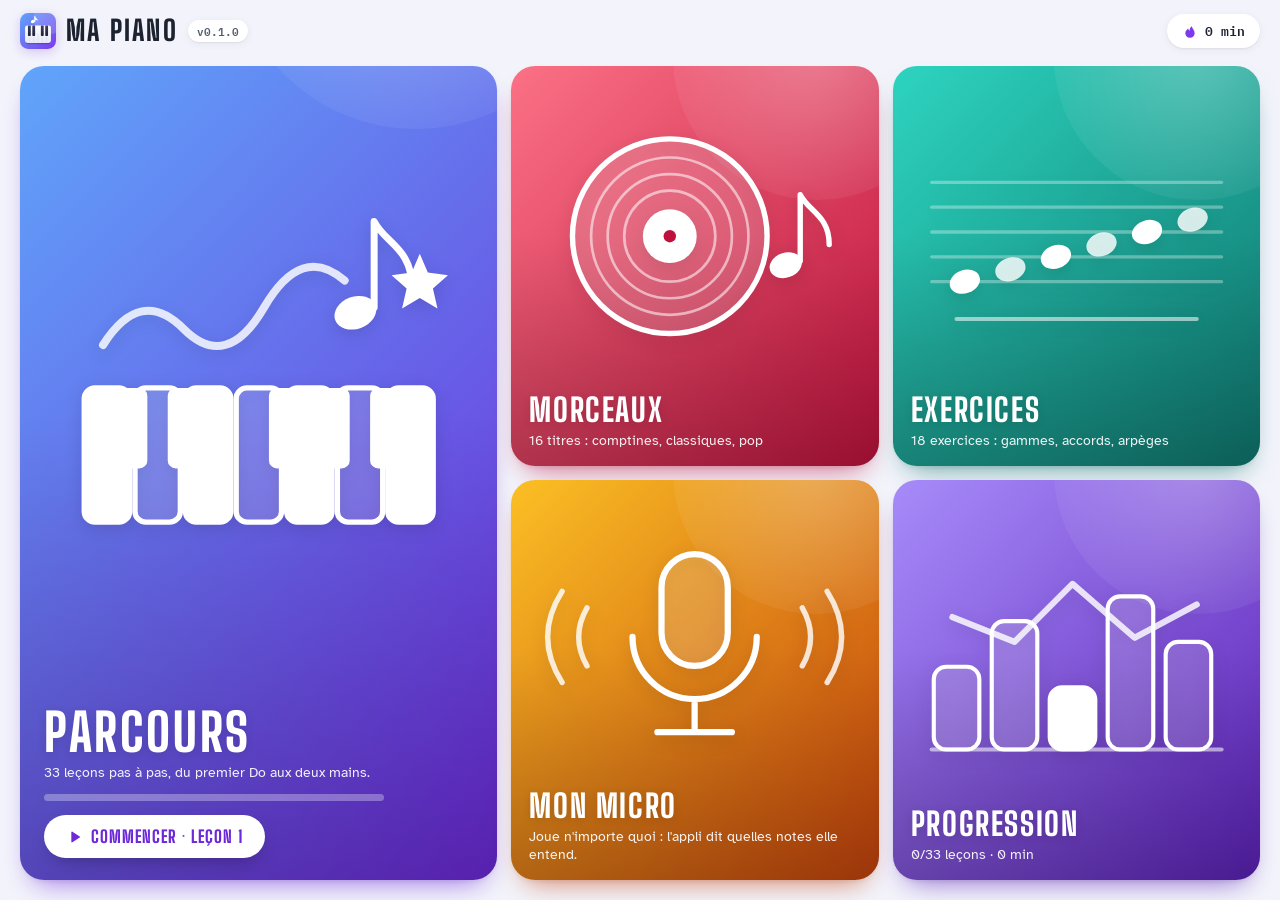
==== ma-piano.html @ 659f810b "Ma Piano v0.1.0 : apprendre le piano avec une appli qui écoute Parcours de 33 leçons, 18 exercices, " ====
<!doctype html>
<html lang="fr">
<head>
<meta charset="utf-8">
<meta name="viewport" content="width=device-width, initial-scale=1, viewport-fit=cover">
<!-- Fichier autonome généré par build.js : ne pas modifier à la main -->
<title>Ma Piano</title>
<meta name="description" content="Apprendre le piano : l'appli écoute ton piano et te dit si tu joues juste. Parcours progressif, exercices et morceaux connus.">
<meta name="theme-color" content="#f3f4fb">
<meta name="apple-mobile-web-app-capable" content="yes">
<meta name="mobile-web-app-capable" content="yes">
<meta name="apple-mobile-web-app-title" content="Piano">
<meta name="apple-mobile-web-app-status-bar-style" content="default">
<link rel="preconnect" href="https://fonts.googleapis.com">
<link rel="preconnect" href="https://fonts.gstatic.com" crossorigin>
<link rel="stylesheet" href="https://fonts.googleapis.com/css2?family=Atkinson+Hyperlegible:ital,wght@0,400;0,700;1,400&family=Big+Shoulders+Display:wght@600;700;800&family=IBM+Plex+Mono:wght@500;600&display=swap">
<style>
/* =====================================================================
   Ma Piano — interface en écrans, pensée pour l'horizontale.
   Thème clair et coloré : fond gris très pâle, cartes en dégradés vifs (une
   couleur par catégorie, par niveau, par famille), cartes blanches ombrées
   pour les exercices. La partition est une feuille blanche, lue de loin.
   Titres : Big Shoulders — Texte : Atkinson Hyperlegible — Chiffres : IBM Plex Mono.
   ===================================================================== */
:root{
  --fond:#f3f4fb;
  --surface:#ffffff;
  --surface-2:#eef0f5;
  --surface-3:#dde1ea;
  --bord:#e6e9ef;
  --texte:#1d2230;
  --texte-2:#535c6e;     /* 6,6:1 sur le fond */
  --texte-3:#667085;     /* 4,8:1 sur le fond */
  --ton-1:#60a5fa;       /* dégradé d'action : orange → rose */
  --ton-2:#7c3aed;
  --ton-texte:#6d28d9;   /* la couleur d'action, lisible en petit sur fond clair */
  --laiton:#f59e0b;
  --corail:#e5484d;      /* lecture en cours */
  --vert:#10b981;
  --papier:#fffdf9;
  --encre:#1d2230;
  --encre-2:#5d6474;
  --ombre-s:0 1px 2px rgba(22,28,45,.07), 0 2px 8px rgba(22,28,45,.06);
  --ombre:0 2px 4px rgba(22,28,45,.05), 0 14px 30px -14px rgba(22,28,45,.28);
  /* couleurs des illustrations (redéfinies selon la carte) */
  --ill-1:var(--ton-2); --ill-2:var(--ton-1); --ill-3:#7c3aed;
  --ill-fond:#eef2ff; --ill-trait:#e3e6ee; --ill-txt:#fff;

  --f-titre:'Big Shoulders Display', Oswald, Impact, 'Arial Narrow', sans-serif;
  --f-texte:'Atkinson Hyperlegible', system-ui, -apple-system, 'Segoe UI', Roboto, sans-serif;
  --f-chiffres:'IBM Plex Mono', ui-monospace, Menlo, Consolas, monospace;

  --r-carte:24px;
  --r:14px;
  --gout:20px;           /* marge latérale */
  --haut-entete:62px;
  --haut-transport:74px;
  --sur-g:env(safe-area-inset-left, 0px);
  --sur-d:env(safe-area-inset-right, 0px);
  --sur-h:env(safe-area-inset-top, 0px);
  --sur-b:env(safe-area-inset-bottom, 0px);
}
*{box-sizing:border-box}
html,body{margin:0;padding:0;height:100%}
body{
  background:var(--fond);color:var(--texte);
  font:15px/1.55 var(--f-texte);
  -webkit-font-smoothing:antialiased;
  overflow:hidden;                    /* chaque écran gère son propre défilement */
  -webkit-tap-highlight-color:transparent;
}
h1,h2,h3,h4{margin:0;line-height:1.05;font-family:var(--f-titre);font-weight:800;letter-spacing:.02em;text-wrap:balance}
p{margin:.5em 0}
a{color:inherit;text-decoration:none}
b,strong{font-weight:700}
.muted{color:var(--texte-2)}
.small{font-size:13px}
.hidden,[hidden]{display:none !important}
.sprite{position:absolute;width:0;height:0;overflow:hidden}
.ico{width:20px;height:20px;flex:0 0 20px;fill:currentColor}
:focus-visible{outline:3px solid #6366f1;outline-offset:3px;border-radius:10px}

/* ====== écrans ======
 * #appli est le conteneur de référence : toutes les adaptations à la taille (@container appli)
 * se règlent sur sa taille réelle, qu'il soit à plat ou pivoté (téléphone tenu droit). */
#appli{position:fixed;inset:0;container:appli / size}
.ecran{
  position:fixed;inset:0;display:flex;flex-direction:column;
  padding:var(--sur-h) var(--sur-d) var(--sur-b) var(--sur-g);
  animation:entree .22s ease-out;
}
@keyframes entree{from{opacity:0;transform:translateY(6px)}to{opacity:1;transform:none}}

/* ====== en-têtes ====== */
.entete{flex:0 0 var(--haut-entete);display:flex;align-items:center;gap:14px;padding:0 var(--gout)}
.entete-titres{flex:1 0 auto;min-width:0;max-width:58%}
.entete-titres h1{font-size:30px;text-transform:uppercase;white-space:nowrap;overflow:hidden;text-overflow:ellipsis}
.entete-droite{margin-left:auto;display:flex;align-items:center;gap:10px}
.surtitre{
  margin:0 0 2px;font:700 12px/1.2 var(--f-titre);letter-spacing:.16em;text-transform:uppercase;color:var(--ton-texte);
  white-space:nowrap;overflow:hidden;text-overflow:ellipsis;
}
.surtitre:empty{display:none}
.marque{display:flex;align-items:center;gap:10px}
.logo svg{width:36px;height:36px;display:block;filter:drop-shadow(0 3px 6px rgba(124,58,237,.25))}
.mot{font-size:28px;text-transform:uppercase;letter-spacing:.08em}
.version{padding:3px 9px;border-radius:99px;font:600 11px/1.4 var(--f-chiffres);color:var(--texte-2);background:var(--surface);box-shadow:var(--ombre-s)}
.pastille-stat{
  display:inline-flex;align-items:center;gap:7px;padding:9px 15px;border-radius:99px;
  background:var(--surface);color:var(--texte);font:600 13px/1 var(--f-chiffres);box-shadow:var(--ombre-s);
}
.pastille-stat .ico{width:16px;height:16px;flex-basis:16px;color:var(--ton-2)}
.pastille-stat:hover{box-shadow:var(--ombre)}
.pastille-stat.reprendre{color:var(--ton-texte);max-width:320px}
.pastille-stat.reprendre span{white-space:nowrap;overflow:hidden;text-overflow:ellipsis}

/* ====== boutons ====== */
.rond{
  width:44px;height:44px;flex:0 0 44px;border-radius:50%;border:none;cursor:pointer;
  display:grid;place-items:center;background:var(--surface);color:var(--texte);box-shadow:var(--ombre-s);
  font:600 22px/1 var(--f-chiffres);transition:background .15s,box-shadow .15s,opacity .15s;
}
.rond:hover{box-shadow:var(--ombre)}
.rond.petit{width:38px;height:38px;flex-basis:38px;font-size:20px}
.rond[aria-disabled="true"]{opacity:.3;pointer-events:none;box-shadow:none}
.btn-plat{
  display:inline-flex;align-items:center;gap:8px;cursor:pointer;border:none;
  padding:10px 16px;border-radius:12px;background:var(--surface-2);color:var(--texte);
  font:600 14px/1 var(--f-texte);transition:background .15s,box-shadow .15s;
}
.btn-plat:hover{background:var(--surface-3)}
.btn-plat.accent,#btn-installer{background:linear-gradient(135deg,var(--ton-1),var(--ton-2));color:#fff;box-shadow:0 8px 18px -8px rgba(124,58,237,.6)}
.btn-plat.accent:hover,#btn-installer:hover{filter:brightness(1.05)}
.btn-plat .ico{width:17px;height:17px;flex-basis:17px}
#btn-half,#btn-double,#btn-tap{font-family:var(--f-chiffres);min-width:64px;justify-content:center}

/* ====== cartes en dégradé (accueil, niveaux, familles) ====== */
.carte-cat,.tuile,.groupe-tete{
  --c1:var(--ton-1);--c2:var(--ton-2);
  position:relative;overflow:hidden;isolation:isolate;color:#fff;
  background:linear-gradient(135deg,var(--c1) 0%,var(--c2) 100%);
  box-shadow:0 14px 28px -14px color-mix(in srgb, var(--c2) 75%, transparent), 0 2px 4px rgba(22,28,45,.06);
  --ill-1:#fff; --ill-2:rgba(255,255,255,.82); --ill-3:rgba(255,255,255,.55);
  --ill-fond:rgba(255,255,255,.16); --ill-trait:rgba(255,255,255,.32); --ill-txt:var(--c2);
  transition:transform .18s ease, box-shadow .18s ease;
}
/* formes décoratives : un grand disque clair en haut, un voile sombre sous le texte */
.carte-cat::before,.tuile::before,.groupe-tete::before{
  content:"";position:absolute;z-index:-1;width:78%;aspect-ratio:1;right:-22%;top:-38%;
  border-radius:50%;background:radial-gradient(circle,rgba(255,255,255,.26),rgba(255,255,255,.06) 70%);
}
.carte-cat::after,.tuile::after,.groupe-tete::after{
  content:"";position:absolute;inset:0;z-index:-1;
  background:linear-gradient(to top,rgba(0,0,0,.2),transparent 58%);
}
a.carte-cat:hover,.carte-cat:has(.carte-lien:hover),.tuile:hover{
  transform:translateY(-3px);
  box-shadow:0 20px 34px -14px color-mix(in srgb, var(--c2) 80%, transparent), 0 2px 4px rgba(22,28,45,.06);
}
a.carte-cat:active,.tuile:active,.item-carte:active{transform:scale(.98)}

/* ====== accueil ====== */
.accueil-grille{
  flex:1;min-height:0;display:grid;gap:14px;
  grid-template-columns:1.3fr 1fr 1fr;grid-template-rows:1fr 1fr;
  padding:4px var(--gout) var(--gout);
}
.carte-cat{border-radius:var(--r-carte);display:flex;flex-direction:column;justify-content:flex-end;padding:16px 18px;min-height:0}
.carte-cat h2{font-size:32px;text-transform:uppercase;letter-spacing:.05em;text-shadow:0 2px 10px rgba(0,0,0,.12)}
.carte-cat p{margin:4px 0 0;color:rgba(255,255,255,.92);font-size:13.5px;line-height:1.35}
.cat-illus{flex:1 1 0;min-height:0;margin:0 0 8px;pointer-events:none;filter:drop-shadow(0 4px 8px rgba(0,0,0,.12))}
.cat-illus svg{width:100%;height:100%;display:block}
.cat-texte{flex:none}
.c-parcours{--c1:#60a5fa;--c2:#6d28d9}
.c-morceaux{--c1:#fb7185;--c2:#be123c}
.c-exercices{--c1:#2dd4bf;--c2:#0f766e}
.c-libre{--c1:#fbbf24;--c2:#c2410c}
.c-progression{--c1:#a78bfa;--c2:#5b21b6}
.carte-cat.grande{grid-row:1 / 3;padding:22px 24px}
.carte-cat.grande{container:carte / inline-size}
@container carte (max-width:340px){ .cta-verbe{display:none} }
.carte-cat.grande .cat-illus{margin-bottom:12px}
.carte-cat.grande h2{font-size:52px}
.carte-cat.grande .cat-texte{max-width:34ch}
.carte-lien::after{content:"";position:absolute;inset:0;z-index:1}   /* toute la carte est cliquable */
.cta{
  position:relative;z-index:2;flex:none;align-self:flex-start;margin-top:14px;
  display:inline-flex;align-items:center;gap:9px;max-width:calc(100% - 48px);
  padding:13px 22px;border-radius:99px;background:#fff;color:var(--c2);
  font:800 17px/1 var(--f-titre);letter-spacing:.06em;text-transform:uppercase;
  white-space:nowrap;overflow:hidden;text-overflow:ellipsis;
  box-shadow:0 8px 20px -8px rgba(0,0,0,.35);transition:transform .15s;
}
.cta:hover{transform:translateY(-2px)}
.cta .ico{width:16px;height:16px;flex-basis:16px}
.jauge{height:8px;border-radius:99px;background:var(--surface-3);overflow:hidden;margin-top:12px}
.jauge i{display:block;height:100%;border-radius:99px;background:linear-gradient(90deg,var(--ton-1),var(--ton-2))}
.jauge.fine{height:7px}
.carte-cat .jauge,.tuile .jauge{background:rgba(255,255,255,.3)}
.carte-cat .jauge i,.tuile .jauge i{background:#fff}

/* ====== listes : une bande qui défile de gauche à droite ====== */
.liste-corps{
  flex:1;min-height:0;overflow-x:auto;overflow-y:hidden;
  padding:6px var(--gout) calc(var(--gout) - 4px);
  scroll-snap-type:x proximity;scroll-padding-left:var(--gout);
  overscroll-behavior-x:contain;scrollbar-width:thin;scrollbar-color:var(--surface-3) transparent;
}
.liste-corps::-webkit-scrollbar{height:6px}
.liste-corps::-webkit-scrollbar-thumb{background:var(--surface-3);border-radius:6px}
.bande{display:flex;gap:14px;height:100%;width:max-content;padding-bottom:8px}
.rangee{
  --rangs:2;height:100%;display:grid;gap:14px;
  grid-auto-flow:column;grid-template-rows:repeat(var(--rangs),minmax(0,1fr));grid-auto-columns:244px;
}
.rangee.tuiles{--rangs:1;grid-auto-columns:250px}
.rangee > *,.groupe-tete,.bloc{scroll-snap-align:start}
.groupe{display:flex;gap:14px;height:100%}
.groupe-tete{
  flex:0 0 auto;min-width:124px;display:flex;flex-direction:column;justify-content:flex-end;gap:4px;
  border-radius:var(--r-carte);padding:16px;
}
.groupe-tete .g-num{font:800 64px/1 var(--f-titre);margin-bottom:auto;text-shadow:0 3px 12px rgba(0,0,0,.15)}
.groupe-tete b{font:800 21px/1.05 var(--f-titre);text-transform:uppercase;letter-spacing:.04em}
.groupe-tete span:last-child{font:600 12px var(--f-chiffres);color:rgba(255,255,255,.9)}
.sauts{display:flex;gap:6px;overflow-x:auto;scrollbar-width:none;min-width:0;padding:4px 2px}
.sauts::-webkit-scrollbar{display:none}
.entete-droite{min-width:0;flex:0 1 auto}
.sauts{flex:0 1 auto}
.groupe-tete.genre{min-width:150px}
.groupe-tete .g-illus{margin-bottom:auto;height:62px;--ill-1:#fff;--ill-2:rgba(255,255,255,.7);--ill-3:rgba(255,255,255,.85);--ill-trait:rgba(0,0,0,.18);--ill-txt:var(--c2)}
.groupe-tete .g-illus svg{height:100%;width:auto;display:block}
.groupe-tete.genre b{font-size:22px}
.chip.saut{padding:8px 12px;font-family:var(--f-chiffres);font-weight:600;letter-spacing:0}
.chip.saut::before{content:"";display:inline-block;width:8px;height:8px;border-radius:50%;background:var(--c);margin-right:6px;vertical-align:0}
@container appli (min-height:600px){ .rangee.tuiles{--rangs:2} }
@container appli (max-height:340px){ .rangee{--rangs:1} }
@container appli (min-height:620px){ .rangee{--rangs:3} }
@container appli (min-height:900px){ .rangee{--rangs:4} }

/* tuile : niveau, famille de rythmes, de rudiments */
.tuile{
  display:flex;flex-direction:column;gap:6px;border-radius:var(--r-carte);
  padding:14px 18px 18px;min-height:0;
}
.tuile .t-illus{flex:1 1 auto;min-height:56px;max-height:150px;margin:18px -4px 4px;filter:drop-shadow(0 4px 8px rgba(0,0,0,.12))}
.tuile .t-illus svg{height:100%;width:100%;display:block}
.tuile h2{font-size:27px;text-transform:uppercase;letter-spacing:.04em;text-shadow:0 2px 10px rgba(0,0,0,.12)}
.tuile p{margin:0;color:rgba(255,255,255,.92);font-size:13px;line-height:1.35}
.tuile .jauge{margin-top:auto}
.tuile .t-coin{
  position:absolute;top:12px;left:14px;padding:5px 10px;border-radius:99px;
  font:600 11.5px/1 var(--f-chiffres);color:#fff;background:rgba(255,255,255,.22);backdrop-filter:blur(4px);
}

/* carte d'un élément jouable : blanche, avec la couleur de son niveau ou de sa famille.
 * Sa mise en page dépend de sa hauteur réelle (requête de conteneur) :
 * basse → visuel à gauche, texte à droite ; haute → visuel au-dessus. Rien n'est jamais coupé. */
.item-carte{
  --c1:var(--ton-1);--c2:var(--ton-2);
  position:relative;display:block;border-radius:20px;min-height:0;overflow:hidden;
  background:var(--surface);box-shadow:var(--ombre);transition:transform .18s ease, box-shadow .18s ease;
  container-type:size;
  --ill-1:var(--c2); --ill-2:color-mix(in srgb, var(--c2) 55%, var(--c1)); --ill-3:color-mix(in srgb, var(--c2) 55%, #1d2230);
  --ill-fond:color-mix(in srgb, var(--c1) 16%, #fff); --ill-trait:color-mix(in srgb, var(--c2) 18%, #fff); --ill-txt:#fff;
}
.item-carte::before{      /* liseré coloré en haut de la carte */
  content:"";position:absolute;left:0;right:0;top:0;height:5px;background:linear-gradient(90deg,var(--c1),var(--c2));
}
.item-carte:hover{transform:translateY(-3px);box-shadow:0 4px 8px rgba(22,28,45,.06), 0 20px 34px -16px color-mix(in srgb, var(--c2) 55%, transparent)}
.i-corps{
  height:100%;padding:13px 14px 12px 12px;
  display:grid;grid-template-columns:60px minmax(0,1fr);grid-template-rows:minmax(0,1fr) auto;
  grid-template-areas:"vis texte" "bas texte";column-gap:12px;row-gap:8px;align-items:center;
}
.i-vis{
  grid-area:vis;justify-self:center;align-self:end;
  width:60px;height:46px;border-radius:13px;padding:4px 5px;display:grid;place-items:center;
  background:color-mix(in srgb, var(--c1) 12%, #fff);
}
.i-corps:not(:has(.i-bas)) .i-vis{grid-row:1 / 3;align-self:center}
.i-vis svg{width:100%;height:100%;display:block}
.i-vis text{display:none}                 /* lettres illisibles en miniature : seulement sur carte haute */
.i-vis-num{width:46px;height:46px;padding:0;background:linear-gradient(135deg,var(--c1),var(--c2));
  box-shadow:0 6px 14px -6px color-mix(in srgb, var(--c2) 80%, transparent)}
.i-num{font:800 26px/1 var(--f-titre);color:#fff}
.i-texte{grid-area:texte;min-width:0;display:flex;flex-direction:column;gap:2px}
.i-nom{
  font-weight:700;font-size:14.5px;line-height:1.2;
  display:-webkit-box;-webkit-line-clamp:3;-webkit-box-orient:vertical;overflow:hidden;
}
.i-meta{
  font-size:12.5px;color:var(--texte-2);line-height:1.25;
  display:-webkit-box;-webkit-line-clamp:2;-webkit-box-orient:vertical;overflow:hidden;
}
.i-bas{grid-area:bas;align-self:start;display:flex;flex-direction:column;align-items:center;gap:6px}
.i-tag,.item-carte .cle{
  align-self:flex-start;padding:2px 8px;border-radius:99px;margin-bottom:2px;
  font:800 10.5px/1.4 var(--f-titre);letter-spacing:.1em;text-transform:uppercase;
}
.i-tag{background:var(--c2);color:#fff}
.item-carte .cle{background:color-mix(in srgb, var(--c1) 20%, #fff);color:color-mix(in srgb, var(--c2) 80%, #000)}
/* carte haute : visuel en haut, texte dessous, niveau et tempo en bas */
@container (min-height:190px){
  .i-corps{display:flex;flex-direction:column;align-items:stretch;gap:8px;padding:16px 16px 14px}
  .i-vis{width:auto;height:auto;flex:0 1 72px;min-height:40px;align-self:stretch}
  .i-vis text{display:inline}
  .i-vis-num{width:50px;height:50px;flex:none;align-self:flex-start}
  .i-texte{flex:1;gap:3px}
  .i-nom{font-size:15.5px;-webkit-line-clamp:4}
  .i-bas{flex-direction:row;align-self:stretch;gap:8px;margin-top:auto;padding-top:4px}
  .i-bas .bpm-pastille,.i-bas .etat{margin-left:auto}
}
.niveau-points{display:inline-flex;gap:2px;flex:none}
.niveau-points i{width:6px;height:6px;border-radius:50%;background:var(--surface-3)}
.niveau-points i.on{background:var(--c2)}
.bpm-pastille{flex:none;font:600 11px/1 var(--f-chiffres);color:var(--texte-2);background:var(--surface-2);padding:4px 7px;border-radius:99px;white-space:nowrap}
@container (min-height:190px){
  .niveau-points{gap:3px}
  .niveau-points i{width:8px;height:8px}
  .bpm-pastille{font-size:11.5px;padding:5px 8px}
}
.etat{
  flex:none;width:26px;height:26px;border-radius:50%;
  display:grid;place-items:center;background:var(--surface-2);color:var(--texte-3);
}
.etat .ico{width:15px;height:15px;flex-basis:15px}
.i-vis{position:relative}
.etat.etat-vis{position:absolute;top:-8px;right:-8px;width:22px;height:22px;box-shadow:0 0 0 2.5px #fff}
.etat.etat-vis .ico{width:13px;height:13px;flex-basis:13px}
.etat-bas{display:none}
.i-corps:not(:has(.i-vis)) .etat-bas{display:grid}
@container (min-height:190px){
  .etat.etat-vis{display:none}
  .etat-bas{display:grid}
}
.etat.acquis{background:var(--vert);color:#fff;box-shadow:0 4px 10px -4px rgba(16,185,129,.7)}
.etat.travail{background:#fff1dc;color:#c2410c;box-shadow:inset 0 0 0 1.5px #fdba74}
.item-carte.a-travailler{box-shadow:inset 0 0 0 2px #fdba74, var(--ombre)}
.item-carte.faite .etat{background:var(--vert);color:#fff;box-shadow:0 4px 10px -4px rgba(16,185,129,.7)}
.item-carte.prochaine{box-shadow:inset 0 0 0 3px var(--c2), 0 18px 30px -14px color-mix(in srgb, var(--c2) 70%, transparent)}

/* ====== progression ====== */
.bloc{background:var(--surface);border-radius:var(--r-carte);padding:16px 18px;height:100%;overflow-y:auto;box-shadow:var(--ombre)}
.bloc h3{font-size:15px;letter-spacing:.12em;text-transform:uppercase;color:var(--texte-2);margin-bottom:12px}
.bloc-stats{width:320px}
.bloc-histo{width:440px;display:flex;flex-direction:column}
.bloc-histo .barres{flex:1;height:auto;min-height:90px}
.bloc-parcours{width:560px;overscroll-behavior:contain}
.niveaux{display:grid;grid-template-columns:1fr 1fr;gap:4px 18px}
.stats{display:grid;grid-template-columns:1fr 1fr;gap:10px}
.stat{display:flex;flex-direction:column;gap:2px;padding:12px 14px;border-radius:var(--r);color:#fff;background:linear-gradient(135deg,var(--c1),var(--c2))}
.stat:nth-child(1){--c1:#60a5fa;--c2:#6d28d9}
.stat:nth-child(2){--c1:#3fc3fb;--c2:#1f4fe0}
.stat:nth-child(3){--c1:#2fd6a3;--c2:#0b8f82}
.stat:nth-child(4){--c1:#a78bfa;--c2:#6425e0}
.stat-n{font:800 30px/1 var(--f-titre);font-variant-numeric:tabular-nums}
.stat span:last-child{font-size:12px;color:rgba(255,255,255,.92)}
.barres{display:flex;align-items:flex-end;gap:4px;height:110px}
.barre{flex:1;display:flex;flex-direction:column;justify-content:flex-end;align-items:center;gap:4px;height:100%}
.barre .fut{flex:1;width:100%;display:flex;align-items:flex-end;background:var(--surface-2);border-radius:6px}
.barre .fut i{width:100%;border-radius:6px;background:linear-gradient(180deg,var(--ton-1),var(--ton-2))}
.barre u{font:500 11px var(--f-chiffres);color:var(--texte-3);text-decoration:none}
.niv-bloc{margin:0 0 14px}
.niv-head{display:flex;align-items:center;gap:8px;font-size:13px;margin-bottom:8px}
.niv-head i{width:10px;height:10px;border-radius:50%}
.niv-head b{font:800 16px/1 var(--f-titre);letter-spacing:.04em}
.niv-lecons{display:flex;gap:6px;flex-wrap:wrap}
.pastille{
  position:relative;width:46px;height:46px;border-radius:13px;background:var(--surface-2);
  display:flex;flex-direction:column;align-items:center;justify-content:center;gap:1px;color:var(--texte-2);
}
.pastille:hover{background:var(--surface-3);color:var(--texte)}
.pastille span{font:800 17px/1 var(--f-titre)}
.pastille em{font:600 9.5px var(--f-chiffres);font-style:normal;color:var(--ton-texte)}
.pastille.faite{background:var(--vert);color:#fff}
.pastille.faite em{color:#fff}
.pastille .defi-ok{position:absolute;top:-3px;right:-3px;width:11px;height:11px;border-radius:50%;background:var(--laiton);box-shadow:0 0 0 2px var(--surface)}

/* ====== lecteur ====== */
.ecran-jouer{animation:none}
.barre-jeu{flex:0 0 60px;display:flex;align-items:center;gap:12px;padding:0 14px}
.j-nav{flex:1;min-width:0;display:flex;align-items:center;justify-content:center;gap:12px}
.j-titres{min-width:0;text-align:center}
.j-titres h1{font-size:26px;text-transform:uppercase;letter-spacing:.04em;white-space:nowrap;overflow:hidden;text-overflow:ellipsis}
.j-titres .surtitre{letter-spacing:.12em}
.j-titres h1.deux-lignes{white-space:normal;display:-webkit-box;-webkit-line-clamp:2;-webkit-box-orient:vertical;line-height:1.02}
.j-droite{display:flex;align-items:center;gap:8px}
/* statut de l'élément : à travailler / acquis, en un toucher */
.statut-seg{display:inline-flex;gap:3px;padding:3px;border-radius:99px;background:var(--surface);box-shadow:var(--ombre-s)}
.statut-btn{
  height:38px;min-width:38px;padding:0 10px;border:none;border-radius:99px;cursor:pointer;
  display:inline-flex;align-items:center;justify-content:center;gap:6px;
  background:transparent;color:var(--texte-3);font:700 13px/1 var(--f-titre);letter-spacing:.08em;text-transform:uppercase;
  transition:background .15s,color .15s;
}
.statut-btn .ico{width:19px;height:19px;flex-basis:19px}
.statut-btn span{display:none}
.statut-btn:hover{color:var(--texte)}
.statut-btn.travail.actif{background:#fff1dc;color:#c2410c}
.statut-btn.acquis.actif{background:var(--vert);color:#fff;box-shadow:0 6px 14px -6px rgba(16,185,129,.8)}
@container appli (min-width:1100px){ .statut-btn span{display:inline} .statut-btn{padding:0 14px} }
@container appli (max-height:500px){ .statut-btn{height:34px;min-width:34px;padding:0 8px} }
.toast{
  position:fixed;left:50%;bottom:calc(var(--haut-transport) + 16px);z-index:45;transform:translateX(-50%);
  padding:11px 18px;border-radius:99px;background:#1d2230;color:#fff;box-shadow:0 12px 26px -10px rgba(22,28,45,.6);
  font:600 14px/1.2 var(--f-texte);white-space:nowrap;pointer-events:none;animation:toast .25s ease-out;
}
@keyframes toast{from{opacity:0;transform:translate(-50%,8px)}}
.pastille-stat.a-travailler{color:#c2410c}
.pastille-stat.a-travailler .ico{color:#c2410c}
@container appli (max-width:900px){ .pt-lbl{display:none} }
/* progression : listes « à travailler » et « acquis » */
.bloc-statut{width:300px;display:flex;flex-direction:column}
.bloc-statut h3{display:flex;align-items:center;gap:8px}
.bloc-statut h3 .ico{width:18px;height:18px;flex-basis:18px}
.bloc-statut.travail h3{color:#c2410c}
.bloc-statut.acquis h3{color:#047857}
.liste-statut{list-style:none;margin:0;padding:0;display:flex;flex-direction:column;gap:6px}
.liste-statut a{display:flex;flex-direction:column;gap:1px;padding:9px 12px;border-radius:12px;background:var(--surface-2)}
.liste-statut a:hover{background:var(--surface-3)}
.ls-cat{font:700 11px/1.2 var(--f-titre);letter-spacing:.12em;text-transform:uppercase;color:var(--texte-3)}
.ls-nom{font-weight:700;font-size:14px;line-height:1.25}
.note-jeu{font:600 12.5px/1 var(--f-chiffres);padding:9px 13px;border-radius:99px;background:var(--surface);box-shadow:var(--ombre-s);white-space:nowrap}
.note-jeu.ok{color:#047857}
.note-jeu.moyen{color:#b45309}
.note-jeu.rate{color:#be123c}

.sections-bar{flex:0 0 auto;display:flex;gap:6px;padding:2px 14px 10px;overflow-x:auto;scrollbar-width:none}
.sections-bar::-webkit-scrollbar{display:none}
.chip{
  flex:0 0 auto;cursor:pointer;border:none;border-radius:99px;padding:8px 14px;
  background:var(--surface);color:var(--texte-2);box-shadow:var(--ombre-s);
  font:700 13px/1 var(--f-titre);letter-spacing:.08em;text-transform:uppercase;
}
.chip em{font:500 11px var(--f-chiffres);font-style:normal;opacity:.75;margin-left:3px}
.chip:hover{color:var(--texte)}
.chip.actif{background:linear-gradient(135deg,var(--ton-1),var(--ton-2));color:#fff;box-shadow:0 6px 14px -6px rgba(124,58,237,.7)}

.partition-zone{position:relative;flex:1;min-height:0;padding:0 14px}
.papier{
  height:100%;border-radius:20px;background:var(--papier);color:var(--encre);
  overflow:hidden;position:relative;box-shadow:var(--ombre);
}
/* --- décompte --- */
.count-overlay{
  position:absolute;inset:0 14px;display:grid;place-items:center;pointer-events:none;z-index:5;border-radius:20px;
  background:rgba(255,253,249,.74);
}
.count-overlay span{
  font:800 120px/1 var(--f-titre);animation:pop .35s ease-out;
  background:linear-gradient(135deg,var(--ton-1),var(--ton-2));-webkit-background-clip:text;background-clip:text;color:transparent;
}
@keyframes pop{from{transform:scale(1.35);opacity:0}to{transform:scale(1);opacity:1}}

/* --- barre de transport --- */
.barre-transport{flex:0 0 var(--haut-transport);display:flex;align-items:center;gap:16px;padding:0 14px}
.t-bascules{display:flex;gap:8px}
.bascule{
  width:50px;height:46px;border-radius:15px;border:none;cursor:pointer;display:grid;place-items:center;
  background:var(--surface);color:var(--texte-3);box-shadow:var(--ombre-s);transition:background .15s,color .15s;
}
.bascule:hover{color:var(--texte)}
.bascule.actif{background:linear-gradient(135deg,#dbeafe,#e9d5ff);color:var(--ton-texte)}
.bascule .ico{width:22px;height:22px;flex-basis:22px}
.t-tempo{flex:1;min-width:0;display:flex;align-items:center;gap:10px;justify-content:center}
.bpm-aff{display:flex;align-items:baseline;gap:5px;min-width:88px;justify-content:center}
.bpm-aff output{font:800 32px/1 var(--f-titre);font-variant-numeric:tabular-nums}
.bpm-aff span{font:600 11px var(--f-chiffres);color:var(--texte-3)}
.t-tempo input[type=range]{flex:1;max-width:320px;min-width:80px}
.lecture{
  width:62px;height:62px;flex:0 0 62px;border-radius:50%;border:none;cursor:pointer;
  display:grid;place-items:center;color:#fff;
  background:linear-gradient(145deg,var(--ton-1),var(--ton-2));
  box-shadow:0 10px 22px -8px rgba(124,58,237,.7);transition:transform .1s,background .15s;
}
.lecture:active{transform:scale(.94)}
.lecture .ico{width:28px;height:28px;flex-basis:28px}
.lecture.actif{background:linear-gradient(145deg,#475569,#1e293b);box-shadow:0 10px 22px -8px rgba(30,41,59,.6)}

/* curseurs */
input[type=range]{-webkit-appearance:none;appearance:none;height:28px;background:transparent;cursor:pointer;margin:0}
input[type=range]::-webkit-slider-runnable-track{height:6px;border-radius:99px;background:var(--surface-3)}
input[type=range]::-moz-range-track{height:6px;border-radius:99px;background:var(--surface-3)}
input[type=range]::-webkit-slider-thumb{-webkit-appearance:none;width:22px;height:22px;margin-top:-8px;border-radius:50%;background:var(--ton-2);border:3px solid #fff;box-shadow:0 2px 6px rgba(22,28,45,.3)}
input[type=range]::-moz-range-thumb{width:18px;height:18px;border-radius:50%;background:var(--ton-2);border:3px solid #fff;box-shadow:0 2px 6px rgba(22,28,45,.3)}

/* ====== volets (explications, réglages) ====== */
.voile{position:fixed;inset:0;z-index:40;background:rgba(22,28,45,.32);animation:fondu .18s}
@keyframes fondu{from{opacity:0}}
.volet{
  position:fixed;top:0;right:0;bottom:0;z-index:41;width:min(440px,92cqw);
  background:var(--surface);display:flex;flex-direction:column;
  padding:var(--sur-h) var(--sur-d) var(--sur-b) 0;border-radius:24px 0 0 24px;
  box-shadow:-20px 0 40px rgba(22,28,45,.18);animation:glisse .22s ease-out;
}
@keyframes glisse{from{transform:translateX(30px);opacity:0}}
.volet-tete{display:flex;align-items:center;justify-content:space-between;padding:14px 18px 6px}
.volet-tete h2{font-size:26px;text-transform:uppercase;letter-spacing:.05em}
.volet-tete .rond{box-shadow:none;background:var(--surface-2)}
.volet-corps{flex:1;overflow-y:auto;padding:4px 18px 24px;overscroll-behavior:contain}
.volet-corps h3{margin:22px 0 10px;font-size:14px;letter-spacing:.14em;text-transform:uppercase;color:var(--ton-texte)}
.volet-corps h3:first-child{margin-top:8px}
.texte h2{font-size:28px;margin:4px 0 8px}
.texte h3{margin:18px 0 6px;font-size:14px;letter-spacing:.14em;text-transform:uppercase;color:var(--ton-texte)}
.texte ul,.texte ol{padding-left:1.25em;margin:.4em 0 .8em}
.texte li{margin:.3em 0}
.objectif{background:linear-gradient(135deg,#e8f0ff,#f0e8ff);border-radius:var(--r);padding:10px 14px}
.tip,.defi{border-radius:var(--r);padding:10px 14px;margin:12px 0;font-size:14px;background:#fff6e0}
.defi{background:#ffe9ee}
.tip p,.defi p{margin:0}
.tip-lbl{display:block;font:800 11px/1.6 var(--f-titre);letter-spacing:.14em;text-transform:uppercase;color:#a15c00}
.defi .tip-lbl{color:#b0163f}
.badge{
  display:inline-block;font:600 11.5px/1.2 var(--f-chiffres);color:var(--texte-2);white-space:nowrap;
  background:var(--surface-2);border-radius:99px;padding:5px 10px;margin:0 4px 4px 0;
}
.badge.fid-origine{color:#047857;background:#dcfce9}
.badge.fid-acc{color:#a15c00;background:#fff3d6}
.lecon-fin{
  display:flex;align-items:center;gap:10px;flex-wrap:wrap;margin-top:18px;padding:12px 14px;
  border-radius:var(--r);background:var(--surface-2);
}
.lecon-fin .inter{flex:1;margin:0;padding:0;border:none}
kbd{
  display:inline-block;min-width:24px;text-align:center;background:var(--surface);
  border:1px solid var(--surface-3);border-bottom-width:3px;border-radius:7px;padding:1px 7px;font:600 12px var(--f-chiffres);color:var(--texte);
}

/* interrupteurs */
.inter{
  display:flex;align-items:center;justify-content:space-between;gap:14px;cursor:pointer;
  padding:10px 0;border-bottom:1px solid var(--bord);user-select:none;
}
.inter input{position:absolute;opacity:0;width:1px;height:1px}
.inter i{position:relative;flex:0 0 46px;height:28px;border-radius:99px;background:var(--surface-3);transition:background .15s}
.inter i::after{
  content:"";position:absolute;top:3px;left:3px;width:22px;height:22px;border-radius:50%;
  background:#fff;box-shadow:0 1px 3px rgba(22,28,45,.3);transition:transform .15s;
}
.inter input:checked + i{background:linear-gradient(135deg,var(--ton-1),var(--ton-2))}
.inter input:checked + i::after{transform:translateX(18px)}
.inter input:focus-visible + i{outline:3px solid #6366f1;outline-offset:3px}
.ligne-reglage{display:flex;align-items:center;justify-content:space-between;gap:14px;padding:10px 0;border-bottom:1px solid var(--bord)}
.choix{background:var(--surface-2);color:var(--texte);border:none;border-radius:10px;padding:8px 10px;font:inherit;font-size:14px}
.rampe{padding:10px 0;font-size:13.5px;color:var(--texte-2);border-bottom:1px solid var(--bord)}
.rampe input{
  width:54px;background:var(--surface-2);border:none;color:var(--texte);border-radius:8px;
  padding:5px 6px;font:600 13px var(--f-chiffres);text-align:right;margin:0 3px;
}
.rang-boutons{display:flex;gap:8px;flex-wrap:wrap}
.seg{display:inline-flex;background:var(--surface-2);border-radius:13px;padding:3px}
.seg-btn{border:none;background:none;color:var(--texte-2);padding:8px 16px;border-radius:10px;cursor:pointer;font:600 14px var(--f-texte)}
.seg-btn.actif{background:var(--surface);color:var(--texte);box-shadow:var(--ombre-s)}
.keys{width:100%;border-collapse:collapse;margin:10px 0 4px;font-size:13.5px}
.keys td{padding:6px 2px;border-bottom:1px solid var(--bord)}
.keys td:first-child{width:130px}
.credit{margin-top:16px}

/* ====== fenêtre (installation iPhone) ====== */
.modal{position:fixed;inset:0;background:rgba(22,28,45,.4);display:grid;place-items:center;z-index:50;padding:20px}
.modal-box{background:var(--surface);border-radius:var(--r-carte);padding:22px 24px;max-width:460px;width:100%;max-height:100%;overflow:auto;box-shadow:var(--ombre)}
.modal-box h2{font-size:28px;text-transform:uppercase}
.etapes{padding-left:1.2em;margin:12px 0}
.install-box{display:flex;gap:20px;align-items:flex-start;max-width:560px}
.install-icone{flex:none;border-radius:22px;box-shadow:0 10px 24px -10px rgba(124,58,237,.6)}
.install-texte h2{margin-bottom:4px}
.install-texte p{margin:6px 0 12px;color:var(--texte-2)}
.install-texte .rang-boutons{margin-top:6px}
.etapes li{margin:.5em 0}

/* ====== téléphone tenu droit : l'appli pivote d'elle-même ======
 * Quand le navigateur ne peut pas verrouiller l'écran à l'horizontale (iPhone, ou avant le
 * premier toucher), tout le contenu tourne d'un quart de tour : il suffit de pencher le
 * téléphone, sans aucun message. Les zones sûres (encoche) suivent la rotation. */
@media (orientation:portrait) and (pointer:coarse){
  #appli{
    position:fixed;top:0;left:0;overflow:hidden;
    width:100vh;width:100dvh;height:100vw;
    transform-origin:top left;transform:rotate(90deg) translateY(-100%);
    --sur-g:env(safe-area-inset-top, 0px);
    --sur-d:env(safe-area-inset-bottom, 0px);
    --sur-h:env(safe-area-inset-right, 0px);
    --sur-b:env(safe-area-inset-left, 0px);
  }
  /* le défilement au doigt est piloté par l'appli : pas d'aimantation qui le contrarie */
  #appli .liste-corps{scroll-snap-type:none}
}

/* ====== écrans bas (téléphone couché) ====== */
@container appli (max-height:500px){
  #appli > *{--haut-entete:54px;--haut-transport:64px;--gout:16px}
  .accueil-grille{gap:10px}
  .carte-cat{padding:12px 14px;border-radius:20px}
  .carte-cat h2{font-size:26px}
  .carte-cat p{font-size:12.5px}
  .carte-cat.grande{padding:16px 18px}
  .carte-cat.grande h2{font-size:40px}
  .cta{margin-top:10px;padding:11px 18px;font-size:15px}
  .entete-titres h1{font-size:26px}
  .barre-jeu{flex-basis:52px}
  .j-titres h1{font-size:21px}
  .rond{width:40px;height:40px;flex-basis:40px}
  .rond.petit{width:34px;height:34px;flex-basis:34px}
  .lecture{width:54px;height:54px;flex-basis:54px}
  .bpm-aff output{font-size:27px}
  .tuile h2{font-size:24px}
  .count-overlay span{font-size:96px}
}
@container appli (max-height:380px){
  .carte-cat p{display:none}
  .carte-cat.grande p{display:block}
  .sections-bar{padding-bottom:6px}
  .chip{padding:6px 11px}
}
@container appli (max-width:900px){ .pastille-stat.reprendre{max-width:230px} }
@container appli (max-width:700px){
  .t-tempo input[type=range]{display:none}
  .j-titres .surtitre{display:none}
}
@media (pointer:coarse){
  .item-carte,.tuile,.carte-cat{-webkit-user-select:none;user-select:none}
}
@media (prefers-reduced-motion:reduce){
  .pad.frappe .eclat{opacity:.5}
  *,*::before,*::after{animation:none !important;transition:none !important;scroll-behavior:auto !important}
}


/* =====================================================================
   PIANO : partition à défilement, clavier, lecteur, écran « Mon micro »
   ===================================================================== */
:root{
  --main-d:#2563eb;     /* main droite */
  --main-g:#ea580c;     /* main gauche */
  --juste:#10b981;
  --faux:#e11d48;
}
.pastille-main{display:inline-block;padding:1px 9px;border-radius:99px;color:#fff;font-weight:700;font-size:12.5px}
.pastille-main.d{background:var(--main-d)}
.pastille-main.g{background:var(--main-g)}

/* --- lecteur : partition en haut, clavier en bas --- */
.zone-jeu{flex:1;min-height:0;display:flex;flex-direction:column;gap:8px;padding:0 14px 8px}
.papier{flex:1 1 auto;min-height:0;height:auto;position:relative;overflow:hidden;border-radius:20px;background:var(--papier);box-shadow:var(--ombre)}
.score-zone{position:absolute;inset:0}
.zone-clavier{flex:0 0 clamp(62px, 23%, 130px);min-height:0;border-radius:14px;overflow:hidden;box-shadow:var(--ombre);background:#1d2036;padding:0 0 0 0}
.count-overlay{inset:0;border-radius:20px}

/* --- partition --- */
.partition{display:flex;height:100%;position:relative;color:var(--encre)}
.p-entete{flex:none;position:relative;z-index:2;background:var(--papier);box-shadow:8px 0 10px -6px rgba(253,250,240,.95)}
.p-fenetre{flex:1;position:relative;overflow:hidden}
.p-piste{position:absolute;left:0;top:0;will-change:transform}
.p-svg{display:block}
.p-svg .ligne{stroke:#9aa0ab;stroke-width:1}
.p-svg .ligne.sup{stroke:var(--encre);stroke-width:1.2}
.p-svg .barre{stroke:var(--encre);stroke-width:1.2}
.p-svg .barre.fin{stroke-width:4}
.p-svg .cle,.p-svg .alt,.p-svg .tete,.p-svg .crochet,.p-svg .point-duree{fill:var(--encre)}
.p-svg .silence{fill:#6a7080}
.p-svg .hampe{stroke:var(--encre);stroke-width:1.2}
.p-svg .liaison rect{fill:var(--encre)}
.p-svg .sig{font:800 22px var(--f-titre);fill:var(--encre)}
.p-svg .num-mesure{font:600 max(9px, calc(11px / var(--echelle, 1))) var(--f-chiffres);fill:#8a90a0}
.p-svg .doigt{font:800 max(11px, calc(11.5px / var(--echelle, 1))) var(--f-texte);fill:#535c6e}
.p-svg .sec-txt{font:800 max(10px, calc(11px / var(--echelle, 1))) var(--f-titre);letter-spacing:.06em;text-transform:uppercase;fill:#5b21b6}
.p-svg .sec-trait{stroke:var(--ton-2);stroke-width:1.2;opacity:.6}
.acc.main-D{--hc:var(--main-d)}
.acc.main-G{--hc:var(--main-g)}
.acc.actif .tete,.acc.actif .crochet,.acc.actif .alt,.acc.actif .point-duree{fill:var(--hc)}
.acc.actif .hampe{stroke:var(--hc)}
.acc.actif .doigt{fill:var(--hc)}
.acc.faite .hampe{stroke:var(--juste)}
.acc.faite .crochet,.acc.faite .alt,.acc.faite .point-duree{fill:var(--juste)}
.nt.ok .tete,.nt.ok .alt{fill:var(--juste)}
.nt.faux .tete,.nt.faux .alt{fill:var(--faux)}
.p-curseur{position:absolute;top:8%;bottom:8%;width:3px;border-radius:2px;background:rgba(124,58,237,.22);pointer-events:none;transform:translateX(-1px)}

/* --- clavier --- */
.clavier{position:relative;width:100%;height:100%;user-select:none;-webkit-user-select:none;touch-action:none}
.touche{position:absolute;cursor:pointer;-webkit-tap-highlight-color:transparent;transition:background .08s}
.touche.blanche{
  left:calc(var(--i) / var(--n) * 100%);width:calc(100% / var(--n));top:0;bottom:0;box-sizing:border-box;
  background:linear-gradient(#fff,#eceefb);border:1px solid #c3c8e0;border-top:none;border-radius:0 0 9px 9px;
  display:flex;flex-direction:column;justify-content:flex-end;align-items:center;
}
.touche.noire{
  left:calc((var(--i) - 0.3) / var(--n) * 100%);width:calc(0.6 / var(--n) * 100%);top:0;height:62%;z-index:2;
  background:linear-gradient(#444a73,#1d2036);border-radius:0 0 7px 7px;box-shadow:0 3px 5px rgba(0,0,0,.35);
}
.touche .nom{font:700 11px var(--f-texte);color:#8a90b0;padding-bottom:4px;pointer-events:none;white-space:nowrap}
.touche .nom .oct{font-style:normal;opacity:.75;margin-left:1px}
.clavier.etroit .nom .oct{display:none}
.clavier.tres-etroit .touche:not(.do) .nom{display:none}
.touche .doigt{position:absolute;top:8%;left:50%;transform:translateX(-50%);min-width:19px;height:19px;padding:0 3px;border-radius:99px;
  background:#fff;color:var(--encre);font:800 12px/19px var(--f-texte);text-align:center;pointer-events:none;box-shadow:0 1px 3px rgba(0,0,0,.25)}
.touche.noire .doigt{top:auto;bottom:10%}
.touche .doigt:empty{display:none}
.touche.cible.main-D{background:linear-gradient(#93c5fd,#3b82f6)}
.touche.cible.main-G{background:linear-gradient(#fdba74,#f97316)}
.touche.noire.cible.main-D{background:linear-gradient(#3b82f6,#1e40af)}
.touche.noire.cible.main-G{background:linear-gradient(#f97316,#9a3412)}
.touche.cible .nom{color:#fff}
.touche.entendue{box-shadow:inset 0 -14px 0 -2px rgba(124,58,237,.55)}
.touche.noire.entendue{box-shadow:0 3px 5px rgba(0,0,0,.35), inset 0 -14px 0 -2px rgba(167,139,250,.9)}
.touche.presse{transform:translateY(2px);filter:brightness(.94)}
.touche.ok{animation:juste .45s ease-out}
.touche.faux{animation:faux .5s ease-out}
@keyframes juste{0%{background:#34d399;box-shadow:0 0 14px 2px rgba(16,185,129,.8)}100%{}}
@keyframes faux{0%,30%{background:#fb7185;box-shadow:0 0 14px 2px rgba(225,29,72,.8)}100%{}}

/* --- retour pendant le jeu --- */
.retour-jeu{position:absolute;left:50%;top:10px;transform:translateX(-50%);z-index:4;max-width:92%;padding:8px 18px;border-radius:99px;
  font:700 14.5px/1.25 var(--f-texte);text-align:center;box-shadow:var(--ombre);pointer-events:none;animation:toast .2s ease-out}
.retour-jeu.ok{background:#d1fae5;color:#047857}
.retour-jeu.faux{background:#ffe4e6;color:#be123c}
.retour-jeu.info{background:#e0e7ff;color:#4338ca}

/* --- bilan --- */
.bilan{position:absolute;inset:0;z-index:6;display:grid;place-items:center;background:rgba(255,253,249,.9);animation:fondu .2s}
.bilan-boite{text-align:center;padding:10px 20px}
.bilan-etoiles{font-size:44px;letter-spacing:6px;color:#fbbf24;line-height:1;margin-bottom:4px}
.bilan-etoiles i{font-style:normal;color:#dde1ea}
.bilan-etoiles i.on{color:#fbbf24;text-shadow:0 4px 14px rgba(251,191,36,.6)}
.bilan h2{font-size:38px;text-transform:uppercase}
.bilan p{margin:4px 0 12px;color:var(--texte-2)}
.bilan .rang-boutons{justify-content:center}

/* --- transport --- */
.barre-transport{gap:12px}
.modes .seg-btn{display:inline-flex;align-items:center;gap:7px;padding:9px 13px}
.modes .seg-btn .ico{width:18px;height:18px;flex-basis:18px}
.bascule.micro{width:auto;padding:0 14px;display:inline-flex;align-items:center;gap:8px;font:700 13px var(--f-titre);letter-spacing:.08em;text-transform:uppercase;white-space:nowrap}
.bascule.micro.actif{background:linear-gradient(135deg,#d1fae5,#a7f3d0);color:#047857}
.bascule.micro.erreur{background:#ffe4e6;color:#be123c}
.bascule.micro.actif .ico{animation:souffle 1.6s ease-in-out infinite}
@keyframes souffle{50%{transform:scale(1.18)}}
.t-tempo.cache{visibility:hidden}
@container appli (max-width:860px){ .modes .seg-btn span{display:none} .modes .seg-btn{padding:9px 11px} .bascule.micro span{display:none} .bascule.micro{width:46px;padding:0;justify-content:center} }
@container appli (max-width:700px){ .t-tempo input[type=range]{display:none} }

/* --- Mon micro --- */
.libre-corps{flex:1;min-height:0;display:flex;gap:22px;padding:6px var(--gout) var(--gout);align-items:stretch}
.libre-gauche{flex:0 0 min(330px, 40%);display:flex;flex-direction:column;gap:10px;justify-content:center}
.libre-droite{flex:1;min-width:0;display:flex;flex-direction:column;gap:10px;justify-content:center}
#libre-clavier{height:clamp(120px, 42%, 220px);border-radius:16px;overflow:hidden;box-shadow:var(--ombre);background:#1d2036}
.btn-plat.gros{padding:14px 20px;font-size:15px;justify-content:center}
.libre-note{font:800 clamp(52px, 13vh, 96px)/1 var(--f-titre);text-align:center;min-height:1.05em;background:linear-gradient(135deg,var(--ton-1),var(--ton-2));-webkit-background-clip:text;background-clip:text;color:transparent}
.libre-sous{text-align:center;color:var(--texte-2);font-size:14px;min-height:2.4em}
.niveau-micro{height:10px;border-radius:99px;background:var(--surface-3);overflow:hidden}
.niveau-micro i{display:block;height:100%;width:0;border-radius:99px;background:linear-gradient(90deg,#34d399,#fbbf24,#f87171);transition:width .08s}
.libre-sens{display:flex;align-items:center;gap:10px;font-size:13.5px;color:var(--texte-2)}
.libre-sens input{flex:1;min-width:60px}
.libre-sens span{min-width:56px;font-family:var(--f-chiffres);font-size:12px}
@container appli (max-height:380px){ .libre-note{font-size:54px} .libre-sous{display:none} }

</style>
<link rel="icon" href="data:image/svg+xml,%3Csvg%20xmlns%3D%22http%3A%2F%2Fwww.w3.org%2F2000%2Fsvg%22%20viewBox%3D%220%200%20512%20512%22%3E%3Cdefs%3E%3ClinearGradient%20id%3D%22mp-fond%22%20x1%3D%220%22%20y1%3D%220%22%20x2%3D%221%22%20y2%3D%221%22%3E%3Cstop%20offset%3D%220%22%20stop-color%3D%22%2360a5fa%22%2F%3E%3Cstop%20offset%3D%221%22%20stop-color%3D%22%237c3aed%22%2F%3E%3C%2FlinearGradient%3E%3ClinearGradient%20id%3D%22mp-touche%22%20x1%3D%220%22%20y1%3D%220%22%20x2%3D%220%22%20y2%3D%221%22%3E%3Cstop%20offset%3D%220%22%20stop-color%3D%22%23fff%22%2F%3E%3Cstop%20offset%3D%221%22%20stop-color%3D%22%23e7e9f8%22%2F%3E%3C%2FlinearGradient%3E%3ClinearGradient%20id%3D%22mp-noire%22%20x1%3D%220%22%20y1%3D%220%22%20x2%3D%220%22%20y2%3D%221%22%3E%3Cstop%20offset%3D%220%22%20stop-color%3D%22%233b3f63%22%2F%3E%3Cstop%20offset%3D%221%22%20stop-color%3D%22%231d2036%22%2F%3E%3C%2FlinearGradient%3E%3CclipPath%20id%3D%22mp-forme%22%3E%3Crect%20width%3D%22512%22%20height%3D%22512%22%20rx%3D%22116%22%2F%3E%3C%2FclipPath%3E%3C%2Fdefs%3E%3Crect%20width%3D%22512%22%20height%3D%22512%22%20rx%3D%22116%22%20fill%3D%22url(%23mp-fond)%22%2F%3E%3Ccircle%20cx%3D%22420%22%20cy%3D%2270%22%20r%3D%22230%22%20fill%3D%22%23fff%22%20opacity%3D%22.14%22%20clip-path%3D%22url(%23mp-forme)%22%2F%3E%3Crect%20x%3D%2282%22%20y%3D%22196%22%20width%3D%22348%22%20height%3D%22250%22%20rx%3D%2234%22%20fill%3D%22%232a0f6b%22%20opacity%3D%22.28%22%2F%3E%3Crect%20x%3D%2272%22%20y%3D%22176%22%20width%3D%22368%22%20height%3D%22250%22%20rx%3D%2234%22%20fill%3D%22url(%23mp-touche)%22%2F%3E%3Cg%20stroke%3D%22%23c9cce6%22%20stroke-width%3D%225%22%20stroke-linecap%3D%22round%22%3E%3Cline%20x1%3D%22133%22%20y1%3D%22300%22%20x2%3D%22133%22%20y2%3D%22420%22%2F%3E%3Cline%20x1%3D%22195%22%20y1%3D%22300%22%20x2%3D%22195%22%20y2%3D%22420%22%2F%3E%3Cline%20x1%3D%22256%22%20y1%3D%22300%22%20x2%3D%22256%22%20y2%3D%22420%22%2F%3E%3Cline%20x1%3D%22317%22%20y1%3D%22300%22%20x2%3D%22317%22%20y2%3D%22420%22%2F%3E%3Cline%20x1%3D%22379%22%20y1%3D%22300%22%20x2%3D%22379%22%20y2%3D%22420%22%2F%3E%3C%2Fg%3E%3Cg%20fill%3D%22url(%23mp-noire)%22%3E%3Crect%20x%3D%22113%22%20y%3D%22176%22%20width%3D%2240%22%20height%3D%22150%22%20rx%3D%2210%22%2F%3E%3Crect%20x%3D%22175%22%20y%3D%22176%22%20width%3D%2240%22%20height%3D%22150%22%20rx%3D%2210%22%2F%3E%3Crect%20x%3D%22297%22%20y%3D%22176%22%20width%3D%2240%22%20height%3D%22150%22%20rx%3D%2210%22%2F%3E%3Crect%20x%3D%22359%22%20y%3D%22176%22%20width%3D%2240%22%20height%3D%22150%22%20rx%3D%2210%22%2F%3E%3C%2Fg%3E%3Cg%20fill%3D%22%23fff%22%3E%3Cellipse%20cx%3D%22184%22%20cy%3D%22120%22%20rx%3D%2230%22%20ry%3D%2222%22%20transform%3D%22rotate(-20%20184%20120)%22%2F%3E%3Crect%20x%3D%22206%22%20y%3D%2244%22%20width%3D%2212%22%20height%3D%2282%22%20rx%3D%226%22%2F%3E%3Cpath%20d%3D%22M206%2044c6%2026%2040%2032%2052%2066-18-12-34-14-52-14z%22%2F%3E%3C%2Fg%3E%3Crect%20x%3D%22197%22%20y%3D%22326%22%20width%3D%2256%22%20height%3D%2296%22%20rx%3D%2214%22%20fill%3D%22%23fff%22%20opacity%3D%220%22%2F%3E%3C%2Fsvg%3E">
</head>
<body>

<!-- Pictogrammes (un seul jeu de symboles, réutilisé partout) -->
<svg class="sprite" aria-hidden="true" focusable="false">
  <symbol id="i-retour" viewBox="0 0 24 24"><path d="M15 5l-7 7 7 7" fill="none" stroke="currentColor" stroke-width="2.4" stroke-linecap="round" stroke-linejoin="round"/></symbol>
  <symbol id="i-maison" viewBox="0 0 24 24"><path d="M4 11l8-7 8 7M6.5 9.5V20h11V9.5" fill="none" stroke="currentColor" stroke-width="2.2" stroke-linecap="round" stroke-linejoin="round"/></symbol>
  <symbol id="i-prec" viewBox="0 0 24 24"><path d="M14 6l-6 6 6 6" fill="none" stroke="currentColor" stroke-width="2.4" stroke-linecap="round" stroke-linejoin="round"/></symbol>
  <symbol id="i-suiv" viewBox="0 0 24 24"><path d="M10 6l6 6-6 6" fill="none" stroke="currentColor" stroke-width="2.4" stroke-linecap="round" stroke-linejoin="round"/></symbol>
  <symbol id="i-aide" viewBox="0 0 24 24"><circle cx="12" cy="12" r="9" fill="none" stroke="currentColor" stroke-width="2"/><path d="M9.6 9.4a2.5 2.5 0 1 1 3.4 2.3c-.7.3-1 .9-1 1.6v.4" fill="none" stroke="currentColor" stroke-width="2" stroke-linecap="round"/><circle cx="12" cy="17" r="1.2" fill="currentColor"/></symbol>
  <symbol id="i-reglages" viewBox="0 0 24 24"><path d="M4 7h9M17 7h3M4 17h3M11 17h9" fill="none" stroke="currentColor" stroke-width="2" stroke-linecap="round"/><circle cx="15" cy="7" r="2.2" fill="none" stroke="currentColor" stroke-width="2"/><circle cx="9" cy="17" r="2.2" fill="none" stroke="currentColor" stroke-width="2"/></symbol>
  <symbol id="i-metronome" viewBox="0 0 24 24"><path d="M8.5 3.5h7L19 21H5z" fill="none" stroke="currentColor" stroke-width="2" stroke-linejoin="round"/><path d="M12 16l5-8.5M7 16h10" fill="none" stroke="currentColor" stroke-width="2" stroke-linecap="round"/></symbol>
  <symbol id="i-reinit" viewBox="0 0 24 24"><path d="M5 12a7 7 0 1 0 2.1-5" fill="none" stroke="currentColor" stroke-width="2.2" stroke-linecap="round"/><path d="M4.5 3.5V8H9" fill="none" stroke="currentColor" stroke-width="2.2" stroke-linecap="round" stroke-linejoin="round"/></symbol>
  <symbol id="i-play" viewBox="0 0 24 24"><path d="M8 4.8v14.4c0 .8.9 1.3 1.6.8l11-7.2c.6-.4.6-1.2 0-1.6l-11-7.2c-.7-.5-1.6 0-1.6.8z" fill="currentColor"/></symbol>
  <symbol id="i-stop" viewBox="0 0 24 24"><rect x="6" y="6" width="12" height="12" rx="2" fill="currentColor"/></symbol>
  <symbol id="i-installer" viewBox="0 0 24 24"><path d="M12 3v12M7 10l5 5 5-5M5 20h14" fill="none" stroke="currentColor" stroke-width="2" stroke-linecap="round" stroke-linejoin="round"/></symbol>
  <symbol id="i-fermer" viewBox="0 0 24 24"><path d="M6 6l12 12M18 6L6 18" fill="none" stroke="currentColor" stroke-width="2.4" stroke-linecap="round"/></symbol>
  <symbol id="i-flamme" viewBox="0 0 24 24"><path d="M12 22c4 0 7-2.8 7-6.8 0-4.3-3.6-6.3-4.3-10.2-2.4 1.6-3.5 4-3.2 6.6-1.2-.6-2-1.8-2.2-3.2C7.2 10 5 12.3 5 15.2 5 19.2 8 22 12 22z" fill="currentColor"/></symbol>
  <symbol id="i-drapeau" viewBox="0 0 24 24"><path d="M6 21V4h11.5l-2.8 4.2 2.8 4.3H6" fill="none" stroke="currentColor" stroke-width="2.4" stroke-linecap="round" stroke-linejoin="round"/></symbol>
  <symbol id="i-coche" viewBox="0 0 24 24"><path d="M5 12.5l4.5 4.5L19 7.5" fill="none" stroke="currentColor" stroke-width="2.8" stroke-linecap="round" stroke-linejoin="round"/></symbol>
  <symbol id="i-micro" viewBox="0 0 24 24"><rect x="9" y="3" width="6" height="11" rx="3" fill="none" stroke="currentColor" stroke-width="2"/><path d="M5.5 11.5a6.5 6.5 0 0 0 13 0M12 18v3M8.5 21h7" fill="none" stroke="currentColor" stroke-width="2" stroke-linecap="round"/></symbol>
  <symbol id="i-ecouter" viewBox="0 0 24 24"><path d="M4 9.5h3.5L12 6v12l-4.5-3.5H4z" fill="none" stroke="currentColor" stroke-width="2" stroke-linejoin="round"/><path d="M15.5 9a4 4 0 0 1 0 6M18 6.5a7.5 7.5 0 0 1 0 11" fill="none" stroke="currentColor" stroke-width="2" stroke-linecap="round"/></symbol>
  <symbol id="i-pas" viewBox="0 0 24 24"><path d="M5 17V8l5 4-5 5zM14 7v10M19 7v10" fill="none" stroke="currentColor" stroke-width="2" stroke-linecap="round" stroke-linejoin="round"/></symbol>
  <symbol id="i-piano" viewBox="0 0 24 24"><rect x="3" y="5" width="18" height="14" rx="2.2" fill="none" stroke="currentColor" stroke-width="2"/><path d="M9 5v14M15 5v14" stroke="currentColor" stroke-width="1.6"/><rect x="7.2" y="5" width="3.2" height="8" rx=".8" fill="currentColor"/><rect x="13.6" y="5" width="3.2" height="8" rx=".8" fill="currentColor"/></symbol>
</svg>

<!-- Toute l'appli : si le téléphone est tenu droit, ce conteneur pivote d'un quart de tour -->
<div id="appli">

<!-- ================= Accueil ================= -->
<section class="ecran" id="ecran-accueil" aria-labelledby="titre-accueil">
  <header class="entete">
    <div class="marque">
      <span class="logo" aria-hidden="true">
        <!-- logo --><svg xmlns="http://www.w3.org/2000/svg" viewBox="0 0 512 512"><defs><linearGradient id="mp-fond" x1="0" y1="0" x2="1" y2="1"><stop offset="0" stop-color="#60a5fa"/><stop offset="1" stop-color="#7c3aed"/></linearGradient><linearGradient id="mp-touche" x1="0" y1="0" x2="0" y2="1"><stop offset="0" stop-color="#fff"/><stop offset="1" stop-color="#e7e9f8"/></linearGradient><linearGradient id="mp-noire" x1="0" y1="0" x2="0" y2="1"><stop offset="0" stop-color="#3b3f63"/><stop offset="1" stop-color="#1d2036"/></linearGradient><clipPath id="mp-forme"><rect width="512" height="512" rx="116"/></clipPath></defs><rect width="512" height="512" rx="116" fill="url(#mp-fond)"/><circle cx="420" cy="70" r="230" fill="#fff" opacity=".14" clip-path="url(#mp-forme)"/><rect x="82" y="196" width="348" height="250" rx="34" fill="#2a0f6b" opacity=".28"/><rect x="72" y="176" width="368" height="250" rx="34" fill="url(#mp-touche)"/><g stroke="#c9cce6" stroke-width="5" stroke-linecap="round"><line x1="133" y1="300" x2="133" y2="420"/><line x1="195" y1="300" x2="195" y2="420"/><line x1="256" y1="300" x2="256" y2="420"/><line x1="317" y1="300" x2="317" y2="420"/><line x1="379" y1="300" x2="379" y2="420"/></g><g fill="url(#mp-noire)"><rect x="113" y="176" width="40" height="150" rx="10"/><rect x="175" y="176" width="40" height="150" rx="10"/><rect x="297" y="176" width="40" height="150" rx="10"/><rect x="359" y="176" width="40" height="150" rx="10"/></g><g fill="#fff"><ellipse cx="184" cy="120" rx="30" ry="22" transform="rotate(-20 184 120)"/><rect x="206" y="44" width="12" height="82" rx="6"/><path d="M206 44c6 26 40 32 52 66-18-12-34-14-52-14z"/></g><rect x="197" y="326" width="56" height="96" rx="14" fill="#fff" opacity="0"/></svg><!-- /logo -->
      </span>
      <h1 id="titre-accueil" class="mot">Ma Piano</h1>
      <span class="version" id="version"></span>
    </div>
    <div class="entete-droite">
      <a class="pastille-stat a-travailler" href="#/progression" id="pastille-travail" hidden>
        <svg class="ico" aria-hidden="true"><use href="#i-drapeau"/></svg><span><b id="travail-n">0</b><span class="pt-lbl"> à travailler</span></span>
      </a>
      <a class="pastille-stat reprendre" href="#/" id="reprendre" hidden>
        <svg class="ico" aria-hidden="true"><use href="#i-play"/></svg><span id="reprendre-texte"></span>
      </a>
      <a class="pastille-stat" href="#/progression" id="stat-jour" title="Ma progression">
        <svg class="ico" aria-hidden="true"><use href="#i-flamme"/></svg><span id="streak-text">0 min</span>
      </a>
      <button class="btn-plat" id="btn-installer" type="button" hidden>
        <svg class="ico" aria-hidden="true"><use href="#i-installer"/></svg>Installer
      </button>
    </div>
  </header>

  <div class="accueil-grille">
    <div class="carte-cat grande c-parcours">
      <div class="cat-illus" id="illus-parcours"></div>
      <div class="cat-texte">
        <h2><a href="#/parcours" class="carte-lien">Parcours</a></h2>
        <p id="parcours-resume">Apprends pas à pas, du premier Do au niveau avancé.</p>
        <div class="jauge fine" aria-hidden="true"><i id="parcours-jauge"></i></div>
      </div>
      <a class="cta" id="cta-continuer" href="#/parcours">
        <svg class="ico" aria-hidden="true"><use href="#i-play"/></svg><span id="cta-texte">Commencer</span>
      </a>
    </div>
    <a class="carte-cat c-morceaux" href="#/morceaux">
      <div class="cat-illus" id="illus-morceaux"></div>
      <div class="cat-texte"><h2>Morceaux</h2><p id="compte-morceaux"></p></div>
    </a>
    <a class="carte-cat c-exercices" href="#/exercices">
      <div class="cat-illus" id="illus-exercices"></div>
      <div class="cat-texte"><h2>Exercices</h2><p id="compte-exercices"></p></div>
    </a>
    <a class="carte-cat c-libre" href="#/libre">
      <div class="cat-illus" id="illus-libre"></div>
      <div class="cat-texte"><h2>Mon micro</h2><p>Joue n'importe quoi : l'appli dit quelles notes elle entend.</p></div>
    </a>
    <a class="carte-cat c-progression" href="#/progression">
      <div class="cat-illus" id="illus-progression"></div>
      <div class="cat-texte"><h2>Progression</h2><p id="compte-progression"></p></div>
    </a>
  </div>
</section>

<!-- ================= Listes (catégories, niveaux, familles) ================= -->
<section class="ecran" id="ecran-liste" hidden aria-labelledby="liste-titre">
  <header class="entete">
    <a class="rond" id="liste-retour" href="#/" aria-label="Retour">
      <svg class="ico" aria-hidden="true"><use href="#i-retour"/></svg>
    </a>
    <div class="entete-titres">
      <p class="surtitre" id="liste-sur"></p>
      <h1 id="liste-titre"></h1>
    </div>
    <div class="entete-droite">
      <div class="sauts" id="liste-sauts" role="group" aria-label="Aller au niveau"></div>
      <a class="rond" href="#/" aria-label="Accueil"><svg class="ico" aria-hidden="true"><use href="#i-maison"/></svg></a>
    </div>
  </header>
  <div class="liste-corps" id="liste-corps"></div>
</section>

<!-- ================= Mon micro : ce que l'appli entend ================= -->
<section class="ecran ecran-libre" id="ecran-libre" hidden aria-labelledby="libre-titre">
  <header class="entete">
    <a class="rond" href="#/" aria-label="Retour"><svg class="ico" aria-hidden="true"><use href="#i-retour"/></svg></a>
    <div class="entete-titres">
      <p class="surtitre">Test de l'écoute</p>
      <h1 id="libre-titre">Mon micro</h1>
    </div>
    <div class="entete-droite">
      <a class="rond" href="#/" aria-label="Accueil"><svg class="ico" aria-hidden="true"><use href="#i-maison"/></svg></a>
    </div>
  </header>
  <div class="libre-corps">
    <div class="libre-gauche">
      <button class="btn-plat accent gros" id="libre-micro" type="button">
        <svg class="ico" aria-hidden="true"><use href="#i-micro"/></svg><span>Activer le micro</span>
      </button>
      <div class="libre-note" id="libre-note" aria-live="polite">—</div>
      <div class="libre-sous" id="libre-sous">Pose le téléphone près du piano, puis joue une note.</div>
      <div class="niveau-micro" aria-hidden="true"><i id="libre-niveau"></i></div>
      <label class="libre-sens">Sensibilité
        <input type="range" id="libre-sens" min="0.6" max="1.8" step="0.05" value="1" aria-label="Sensibilité du micro">
        <span id="libre-sens-val">normale</span>
      </label>
    </div>
    <div class="libre-droite">
      <div id="libre-clavier"></div>
      <p class="muted small">Les touches s'allument quand l'appli entend la note. Astuce : pose le téléphone sur le pupitre, l'écran vers toi.</p>
    </div>
  </div>
</section>

<!-- ================= Lecteur ================= -->
<section class="ecran ecran-jouer" id="ecran-jouer" hidden aria-labelledby="j-titre">
  <header class="barre-jeu">
    <a class="rond" id="j-retour" href="#/" aria-label="Retour à la liste">
      <svg class="ico" aria-hidden="true"><use href="#i-retour"/></svg>
    </a>
    <div class="j-nav">
      <a class="rond petit" id="j-prec" href="#/" aria-label="Précédent"><svg class="ico" aria-hidden="true"><use href="#i-prec"/></svg></a>
      <div class="j-titres">
        <p class="surtitre" id="j-sur"></p>
        <h1 id="j-titre"></h1>
      </div>
      <a class="rond petit" id="j-suiv" href="#/" aria-label="Suivant"><svg class="ico" aria-hidden="true"><use href="#i-suiv"/></svg></a>
    </div>
    <div class="j-droite">
      <div class="statut-seg" role="group" aria-label="Où j'en suis">
        <button class="statut-btn travail" id="st-travail" type="button" aria-pressed="false" title="À travailler">
          <svg class="ico" aria-hidden="true"><use href="#i-drapeau"/></svg><span>À travailler</span>
        </button>
        <button class="statut-btn acquis" id="st-acquis" type="button" aria-pressed="false" title="Acquis">
          <svg class="ico" aria-hidden="true"><use href="#i-coche"/></svg><span>Acquis</span>
        </button>
      </div>
      <button class="rond" id="j-aide" type="button" aria-label="Explications" aria-haspopup="dialog">
        <svg class="ico" aria-hidden="true"><use href="#i-aide"/></svg>
      </button>
      <button class="rond" id="j-reglages" type="button" aria-label="Réglages" aria-haspopup="dialog">
        <svg class="ico" aria-hidden="true"><use href="#i-reglages"/></svg>
      </button>
    </div>
  </header>

  <div class="sections-bar" id="sections-bar" hidden></div>

  <main class="zone-jeu">
    <div class="papier" id="papier">
      <div class="score-zone" id="score-zone"></div>
      <div class="retour-jeu" id="retour-jeu" hidden aria-live="polite"></div>
      <div class="count-overlay" id="count-overlay" hidden aria-live="assertive"><span></span></div>
      <div class="bilan" id="bilan" hidden>
        <div class="bilan-boite">
          <div class="bilan-etoiles" id="bilan-etoiles" aria-hidden="true"></div>
          <h2 id="bilan-titre">Bravo !</h2>
          <p id="bilan-texte"></p>
          <div class="rang-boutons">
            <button class="btn-plat" id="bilan-encore" type="button">Recommencer</button>
            <a class="btn-plat accent" id="bilan-suite" href="#/">Suivant</a>
          </div>
        </div>
      </div>
    </div>
    <div class="zone-clavier" id="zone-clavier"></div>
  </main>

  <footer class="barre-transport">
    <div class="seg modes" id="modes" role="group" aria-label="Façon de jouer">
      <button class="seg-btn actif" data-mode="attente" type="button" aria-pressed="true" title="L'appli attend que tu joues chaque note">
        <svg class="ico" aria-hidden="true"><use href="#i-pas"/></svg><span>Pas à pas</span>
      </button>
      <button class="seg-btn" data-mode="tempo" type="button" aria-pressed="false" title="Avec le métronome : chaque note au bon moment">
        <svg class="ico" aria-hidden="true"><use href="#i-metronome"/></svg><span>À tempo</span>
      </button>
      <button class="seg-btn" data-mode="demo" type="button" aria-pressed="false" title="Écouter le morceau">
        <svg class="ico" aria-hidden="true"><use href="#i-ecouter"/></svg><span>Écouter</span>
      </button>
    </div>
    <button class="bascule micro" id="btn-micro" type="button" aria-pressed="false" aria-label="Micro" title="Écoute de ton piano">
      <svg class="ico" aria-hidden="true"><use href="#i-micro"/></svg><span id="micro-etat">Micro</span>
    </button>
    <div class="t-tempo" id="t-tempo" role="group" aria-label="Tempo">
      <button class="rond petit" id="tempo-moins" type="button" aria-label="Ralentir">−</button>
      <div class="bpm-aff"><output id="bpm-val" for="bpm">80</output><span>BPM</span></div>
      <button class="rond petit" id="tempo-plus" type="button" aria-label="Accélérer">+</button>
      <input type="range" id="bpm" min="30" max="200" value="80" aria-label="Tempo en battements par minute">
      <button class="rond petit" id="tempo-reset" type="button" aria-label="Revenir au tempo conseillé" title="Tempo conseillé">
        <svg class="ico" aria-hidden="true"><use href="#i-reinit"/></svg>
      </button>
    </div>
    <button class="lecture" id="btn-play" type="button" aria-label="Commencer">
      <svg class="ico" aria-hidden="true"><use id="play-ico" href="#i-play"/></svg>
    </button>
  </footer>
</section>

<div class="toast" id="toast" role="status" aria-live="polite" hidden></div>
<div class="voile" id="voile" hidden></div>

<!-- ================= Volet : explications ================= -->
<aside class="volet" id="volet-aide" hidden role="dialog" aria-modal="true" aria-labelledby="aide-titre">
  <header class="volet-tete">
    <h2 id="aide-titre">Explications</h2>
    <button class="rond petit" type="button" data-fermer aria-label="Fermer"><svg class="ico" aria-hidden="true"><use href="#i-fermer"/></svg></button>
  </header>
  <div class="volet-corps">
    <div id="aide-corps" class="texte"></div>
    <h3>Comment ça marche</h3>
    <div class="texte">
      <ul>
        <li><b>Pas à pas</b> : joue la ou les notes en couleur. L'appli t'écoute et passe à la suite quand c'est juste.</li>
        <li><b>À tempo</b> : le métronome bat, la partition avance, chaque note doit tomber au bon moment. Un score à la fin.</li>
        <li><b>Écouter</b> : l'appli joue le morceau pour que tu l'entendes d'abord.</li>
        <li>Les couleurs : <span class="pastille-main d">main droite</span> <span class="pastille-main g">main gauche</span>. Le chiffre sur la note ou la touche est le doigt (1 = pouce).</li>
        <li>Pas de micro ? Joue sur les touches de l'écran.</li>
      </ul>
    </div>
  </div>
</aside>

<!-- ================= Volet : réglages ================= -->
<aside class="volet" id="volet-reglages" hidden role="dialog" aria-modal="true" aria-labelledby="reglages-titre">
  <header class="volet-tete">
    <h2 id="reglages-titre">Réglages</h2>
    <button class="rond petit" type="button" data-fermer aria-label="Fermer"><svg class="ico" aria-hidden="true"><use href="#i-fermer"/></svg></button>
  </header>
  <div class="volet-corps">
    <h3>Écoute du piano</h3>
    <label class="ligne-reglage"><span>Sensibilité du micro</span>
      <select id="opt-sens" class="choix">
        <option value="0.7">Faible (pièce bruyante)</option>
        <option value="1" selected>Normale</option>
        <option value="1.4">Élevée (piano doux, micro loin)</option>
      </select>
    </label>
    <div class="ligne-reglage"><span>Tu joues dans un endroit calme ? Teste l'écoute :</span>
      <a class="btn-plat" href="#/libre">Mon micro</a></div>

    <h3>Jouer</h3>
    <label class="inter"><span>Recommencer quand c'est fini</span><input type="checkbox" id="opt-loop" role="switch"><i></i></label>
    <label class="inter"><span>Métronome en mode « À tempo »</span><input type="checkbox" id="opt-click" role="switch" checked><i></i></label>
    <label class="ligne-reglage"><span>Précision du rythme</span>
      <select id="opt-tol" class="choix">
        <option value="0.75">Stricte</option>
        <option value="1" selected>Normale</option>
        <option value="1.5">Souple</option>
      </select>
    </label>
    <label class="inter"><span>Noms des notes sur le clavier</span><input type="checkbox" id="opt-noms" role="switch" checked><i></i></label>

    <h3>Tempo</h3>
    <div class="rang-boutons">
      <button class="btn-plat" id="btn-half" type="button">÷2</button>
      <button class="btn-plat" id="btn-double" type="button">×2</button>
    </div>

    <h3>Son</h3>
    <label class="ligne-reglage"><span>Volume du piano</span>
      <input type="range" id="opt-vol" min="0.2" max="1" step="0.05" value="0.8" aria-label="Volume du piano de l'appli"></label>

    <p class="muted small credit">Sons : piano de synthèse créé dans l'appli, rien à télécharger. Symboles de partition : police <i>Noto Music</i> (SIL Open Font License).</p>
    <p class="muted small" id="version-detail"></p>
  </div>
</aside>

<!-- Installation : proposée au premier démarrage -->
<div class="modal" id="install-modal" hidden role="dialog" aria-modal="true" aria-labelledby="install-titre">
  <div class="modal-box install-box">
    <img class="install-icone" src="icons/icone-192.png" width="84" height="84" alt="">
    <div class="install-texte">
      <h2 id="install-titre">Installe Ma Piano</h2>
      <p>Une icône sur ton écran d'accueil, l'appli en plein écran et à l'horizontale, et elle marche même sans connexion.</p>
      <ol class="etapes" id="install-ios" hidden>
        <li>Touche le bouton <b>Partager</b> de Safari (le carré avec une flèche vers le haut).</li>
        <li>Choisis <b>Sur l'écran d'accueil</b>, puis <b>Ajouter</b>.</li>
      </ol>
      <p class="muted small" id="install-autre" hidden>Ouvre le menu du navigateur (⋮) et choisis <b>Installer l'application</b> ou <b>Ajouter à l'écran d'accueil</b>.</p>
      <div class="rang-boutons">
        <button class="btn-plat accent" id="install-oui" type="button" hidden>Installer</button>
        <button class="btn-plat" id="install-non" type="button">Plus tard</button>
      </div>
    </div>
  </div>
</div>

</div><!-- /appli -->

<script type="module">

/* ================= js/version.js ================= */
/* Numéro de version de l'application : affiché en haut de l'écran, et utilisé par
 * le service worker (build.js) pour que les téléphones installés récupèrent
 * chaque nouvelle version. À augmenter à chaque livraison. */
const VERSION = '0.1.0';
const DATE_VERSION = '2026-09-30';


/* ================= js/notes.js ================= */
/* Notes, tonalités et format compact des morceaux.
 *
 * Un morceau s'écrit avec deux chaînes, une par main (d = droite, g = gauche) :
 *     d:'C4:1@1 D4 E4 F4 | G4:2 G4:2 | …'
 *   - note : lettre A-G, # ou b, octave (C4 = Do central) ; accord : C4+E4+G4 ; silence : r
 *   - :durée en temps (noire = 1) — sans durée, on garde la précédente
 *   - @doigt : numéro de doigt (1 = pouce), @1+3+5 pour un accord
 *   - | sépare les mesures (vérifié à la compilation)
 *   - (C4 E4 G4 E4)*2 répète un groupe
 */

const LETTRES = 'CDEFGAB';
const SEMI = { C:0, D:2, E:4, F:5, G:7, A:9, B:11 };
const NOM_LETTRE = { C:'Do', D:'Ré', E:'Mi', F:'Fa', G:'Sol', A:'La', B:'Si' };
const NOMS_DIESES = ['Do', 'Do♯', 'Ré', 'Ré♯', 'Mi', 'Fa', 'Fa♯', 'Sol', 'Sol♯', 'La', 'La♯', 'Si'];

function parseNote(s){
  const m = /^([A-G])([#b]?)(\d)$/.exec(s);
  if (!m) throw new Error('note invalide : ' + s);
  const alt = m[2] === '#' ? 1 : m[2] === 'b' ? -1 : 0;
  const oct = +m[3];
  return { lettre:m[1], alt, oct, midi:(oct + 1) * 12 + SEMI[m[1]] + alt, dn:oct * 7 + LETTRES.indexOf(m[1]) };
}
const freq = midi => 440 * Math.pow(2, (midi - 69) / 12);
const estNoire = midi => [1, 3, 6, 8, 10].includes(((midi % 12) + 12) % 12);
/* « Do4 », « Fa♯3 » : l'orthographe du morceau si on la connaît, sinon en dièses */
function nomNote(midi, n, octave = true){
  const oct = Math.floor(midi / 12) - 1;
  if (n) return NOM_LETTRE[n.lettre] + (n.alt > 0 ? '♯' : n.alt < 0 ? '♭' : '') + (octave ? n.oct : '');
  return NOMS_DIESES[((midi % 12) + 12) % 12] + (octave ? oct : '');
}
const nomCourt = midi => NOMS_DIESES[((midi % 12) + 12) % 12];

/* ---------- armures ---------- */
const DIESES = 'FCGDAEB', BEMOLS = 'BEADGCF';
const ARMURES = { C:0, G:1, D:2, A:3, E:4, B:5, F:-1, Bb:-2, Eb:-3, Ab:-4, Db:-5,
  Am:0, Em:1, Bm:2, 'F#m':3, 'C#m':4, Dm:-1, Gm:-2, Cm:-3, Fm:-4 };
function armureDe(nom){
  const n = ARMURES[nom || 'C'] ?? 0;
  return { n, alt:Object.fromEntries((n > 0 ? DIESES.slice(0, n) : BEMOLS.slice(0, -n)).split('').map(l => [l, n > 0 ? 1 : -1])) };
}

/* ---------- lecture d'une main ---------- */
const DUREES = new Set([4, 3, 2, 1.5, 1, 0.75, 0.5, 0.25]);
const JETON = /^(r|[A-G][#b]?\d(?:\+[A-G][#b]?\d)*)(?::(\d*\.?\d+))?(?:@(\d(?:\+\d)*))?$/;

function developper(texte){
  let t = texte, garde = 0;
  while (/\(([^()]*)\)\*(\d+)/.test(t) && garde++ < 20)
    t = t.replace(/\(([^()]*)\)\*(\d+)/g, (_, c, n) => Array(+n).fill(c.trim()).join(' '));
  return t;
}

function lireMain(texte, main, erreurs, nom){
  const notes = [];
  const mesures = [];            // durée de chaque mesure écrite avec « | »
  let t = 0, duree = 1, courante = 0, aBarres = false;
  for (const jeton of developper(texte).split(/\s+/).filter(Boolean)){
    if (jeton === '|'){ aBarres = true; mesures.push(courante); courante = 0; continue; }
    const m = JETON.exec(jeton);
    if (!m){ erreurs.push(`${nom} : jeton illisible « ${jeton} »`); continue; }
    if (m[2]) duree = parseFloat(m[2]);
    if (!DUREES.has(duree)) erreurs.push(`${nom} : durée ${duree} non prise en charge (« ${jeton} »)`);
    if (m[1] !== 'r'){
      const doigts = m[3] ? m[3].split('+').map(Number) : [];
      m[1].split('+').forEach((s, i) => {
        const n = parseNote(s);
        notes.push({ ...n, t, d:duree, main, doigt:doigts[i] ?? (doigts.length === 1 ? doigts[0] : 0), nom:s });
      });
    }
    t += duree; courante += duree;
  }
  if (courante > 0) mesures.push(courante);
  return { notes, total:t, mesures, aBarres };
}

/* sig : « 3/4 » → 3 temps de noire ; « 6/8 » → 3 ; « 3/8 » → 1,5 */
function tempsParMesure(sig){
  const [a, b] = (sig || '4/4').split('/').map(Number);
  return a * 4 / b;
}

/* ---------- compilation d'un morceau ---------- */
function compiler(p){
  const erreurs = [];
  const beats = tempsParMesure(p.sig);
  const sections = p.sections || [{ nom:'', d:p.d || '', g:p.g || '', fois:1 }];
  const notes = [], reperes = [];
  let debut = 0;
  for (const s of sections){
    const d = lireMain(s.d || '', 'D', erreurs, `${p.id} ${s.nom || ''} main droite`);
    const g = lireMain(s.g || '', 'G', erreurs, `${p.id} ${s.nom || ''} main gauche`);
    for (const [main, r] of [['droite', d], ['gauche', g]]){
      if (r.aBarres) r.mesures.forEach((m, i) => { if (Math.abs(m - beats) > 1e-6)
        erreurs.push(`${p.id} ${s.nom || ''} main ${main}, mesure ${i + 1} : ${m} temps au lieu de ${beats}`); });
      else if (r.total && Math.abs(r.total / beats - Math.round(r.total / beats)) > 1e-6)
        erreurs.push(`${p.id} ${s.nom || ''} main ${main} : ${r.total} temps, pas un nombre entier de mesures`);
    }
    if (d.total && g.total && Math.abs(d.total - g.total) > 1e-6)
      erreurs.push(`${p.id} ${s.nom || ''} : main droite ${d.total} temps, main gauche ${g.total}`);
    const longueur = Math.max(d.total, g.total);
    const fois = s.fois || 1;
    for (let f = 0; f < fois; f++){
      for (const n of [...d.notes, ...g.notes]) notes.push({ ...n, t:n.t + debut + f * longueur });
    }
    reperes.push({ nom:s.nom, fois, debut, fin:debut + longueur * fois, longueur });
    debut += longueur * fois;
  }
  notes.sort((a, b) => a.t - b.t || a.midi - b.midi);

  // étapes : toutes les notes qui démarrent ensemble
  const etapes = [];
  for (const n of notes){
    const e = etapes[etapes.length - 1];
    if (e && Math.abs(e.t - n.t) < 1e-6) e.notes.push(n);
    else etapes.push({ t:n.t, notes:[n] });
  }
  etapes.forEach((e, i) => {
    e.i = i;
    e.midis = [...new Set(e.notes.map(n => n.midi))];
    e.notes.forEach(n => { n.etape = i; });
  });
  notes.forEach((n, i) => { n.i = i; n.mesure = Math.floor(n.t / beats + 1e-9); });
  const total = debut;
  const mesures = Math.round(total / beats);
  const plage = notes.length ? [Math.min(...notes.map(n => n.midi)), Math.max(...notes.map(n => n.midi))] : [60, 72];
  return { id:p.id, titre:p.titre, tempo:p.tempo || 80, sig:p.sig || '4/4', beats, armure:p.armure || 'C',
    notes, etapes, total, mesures, sections:reperes, plage, mains:{ D:notes.some(n => n.main === 'D'), G:notes.some(n => n.main === 'G') },
    erreurs, source:p };
}


/* ================= js/glyphes.js ================= */
/* Contours des symboles de partition, extraits de la police Noto Music (SIL OFL 1.1,
 * © The Noto Project Authors) par outils/extraire_glyphes.py. Unités : 1000 = un corps,
 * une « interligne » de portée valant 250. y vers le bas. Ne pas modifier à la main. */
const GLYPHES = {"sol":{"d":"M314 -801Q300 -854 291 -906Q282 -958 282 -1012Q282 -1059 288 -1100Q295 -1142 307 -1177Q320 -1217 341 -1252Q362 -1288 386 -1311Q409 -1334 427 -1334Q451 -1334 493 -1249Q514 -1206 524 -1156Q534 -1106 534 -1049Q534 -978 515 -908Q496 -837 460 -775Q423 -713 372 -666L407 -498Q422 -500 432 -501Q442 -502 447 -502Q508 -502 556 -468Q604 -433 632 -377Q661 -321 661 -254Q661 -177 622 -116Q582 -54 503 -25Q508 -8 532 117Q538 147 541 164Q544 182 545 195Q546 208 546 225Q546 275 522 314Q497 354 456 376Q414 398 363 398Q311 398 271 378Q231 359 208 324Q185 290 185 245Q185 197 212 165Q238 133 287 133Q329 133 356 164Q382 194 382 236Q382 272 357 299Q332 326 292 326H282Q308 365 364 365Q433 365 472 320Q511 275 511 205Q511 188 507 160Q503 131 493 91Q483 51 478 25Q472 -1 470 -12Q436 -2 390 -2Q304 -2 222 -52Q142 -102 96 -184Q50 -266 50 -361Q50 -451 91 -530Q132 -609 192 -675Q253 -741 314 -801ZM341 -826Q364 -838 390 -870Q416 -903 440 -945Q464 -987 479 -1030Q494 -1072 494 -1106Q494 -1142 483 -1163Q472 -1184 445 -1184Q421 -1184 398 -1162Q376 -1140 358 -1104Q341 -1067 331 -1022Q321 -977 321 -930Q321 -898 328 -872Q334 -846 341 -826ZM398 -379Q371 -373 347 -354Q323 -334 308 -306Q294 -279 294 -248Q294 -223 307 -196Q320 -170 339 -154Q352 -142 365 -136Q380 -129 380 -123Q380 -120 370 -117Q332 -126 302 -151Q271 -176 254 -212Q236 -247 236 -287Q236 -330 254 -370Q271 -410 302 -442Q334 -474 374 -490L345 -641Q229 -547 174 -456Q120 -366 120 -277Q120 -212 154 -156Q188 -100 247 -66Q306 -31 380 -31Q400 -31 420 -35Q441 -39 464 -45ZM495 -55Q593 -97 593 -227Q593 -270 571 -306Q549 -341 512 -362Q475 -383 429 -383Z","x0":50,"x1":661,"y0":-1334,"y1":398},"fa":{"d":"M50 -123Q216 -231 288 -301Q336 -348 373 -408Q410 -469 432 -536Q453 -603 453 -669Q453 -728 435 -774Q417 -819 383 -845Q349 -871 302 -871Q284 -871 264 -867Q245 -863 224 -855Q181 -839 158 -814Q135 -788 135 -765Q135 -756 143 -752Q151 -748 158 -748Q168 -748 183 -752Q190 -754 196 -755Q203 -756 210 -756Q248 -756 272 -734Q296 -711 296 -674Q296 -638 266 -612Q236 -586 195 -586Q146 -586 111 -617Q76 -648 76 -697Q76 -756 109 -802Q142 -848 198 -874Q255 -900 324 -900Q400 -900 460 -867Q520 -834 556 -776Q591 -719 591 -646Q591 -551 538 -464Q511 -419 476 -379Q442 -339 389 -298Q336 -256 256 -208Q176 -160 57 -101ZM687 -809Q710 -809 726 -793Q742 -777 742 -754Q742 -731 726 -716Q710 -700 687 -700Q664 -700 648 -716Q632 -731 632 -754Q632 -777 648 -793Q664 -809 687 -809ZM687 -589Q710 -589 726 -573Q742 -557 742 -534Q742 -511 726 -496Q710 -480 687 -480Q664 -480 648 -496Q632 -511 632 -534Q632 -557 648 -573Q664 -589 687 -589Z","x0":50,"x1":742,"y0":-900,"y1":-101},"dieze":{"d":"M97 -46V-189L50 -177V-277L97 -290V-486H128V-298L195 -314V-509H226V-322L275 -333V-234L226 -220V-77L275 -89V14L226 26V214H195V34L128 52V247H97V59L50 71V-32ZM195 -70V-214L128 -197V-54Z","x0":50,"x1":275,"y0":-509,"y1":247},"bemol":{"d":"M50 -615H81V-225Q118 -262 165 -262Q197 -262 223 -240Q249 -219 249 -178Q249 -146 230 -119Q211 -92 179 -65L110 -6Q91 10 76 26Q61 41 50 55ZM81 -12Q107 -40 125 -64Q143 -87 153 -105Q164 -124 170 -140Q175 -156 175 -170Q175 -198 162 -210Q149 -223 134 -223Q118 -223 102 -212Q87 -200 81 -180Z","x0":50,"x1":249,"y0":-615,"y1":55},"becarre":{"d":"M226 -316V221H195V9L50 46V-486H83V-279ZM197 -84V-212L81 -183V-56Z","x0":50,"x1":226,"y0":-486,"y1":221},"soupir":{"d":"M147 -878 307 -683Q257 -624 230 -581Q203 -538 203 -494Q203 -457 227 -416Q251 -376 303 -314L287 -292Q243 -320 205 -320Q177 -320 163 -302Q149 -283 149 -257Q149 -225 162 -196Q176 -168 199 -142L186 -123Q117 -173 84 -214Q51 -255 51 -303Q51 -346 78 -366Q105 -386 143 -386Q173 -386 221 -363V-365L67 -570Q168 -659 168 -736Q168 -797 104 -878Z","x0":51,"x1":307,"y0":-878,"y1":-123},"demisoupir":{"d":"M155 -269 251 -609Q230 -590 204 -582Q177 -574 151 -574Q108 -574 79 -597Q50 -620 50 -663Q50 -691 70 -710Q90 -730 121 -730Q150 -730 168 -712Q187 -693 187 -662Q187 -640 177 -623Q177 -617 189 -617Q244 -617 294 -703H312L191 -269Z","x0":50,"x1":312,"y0":-730,"y1":-269},"tete":{"d":"M159 1Q111 1 80 -22Q50 -44 50 -90Q50 -141 78 -182Q107 -222 153 -246Q199 -269 251 -269Q295 -269 321 -246Q347 -222 347 -179Q347 -130 321 -89Q295 -48 252 -24Q210 1 159 1Z","x0":50,"x1":347,"y0":-269,"y1":1},"tetevide":{"d":"M159 1Q111 1 80 -22Q50 -44 50 -90Q50 -141 78 -182Q107 -222 153 -246Q199 -269 251 -269Q295 -269 321 -246Q347 -222 347 -179Q347 -130 321 -89Q295 -48 252 -24Q210 1 159 1ZM77 -66Q77 -56 84 -48Q92 -40 105 -40Q140 -40 192 -69Q227 -89 256 -114Q284 -138 301 -162Q318 -187 318 -204Q318 -215 312 -222Q307 -230 293 -230Q274 -230 247 -218Q220 -206 190 -187Q161 -168 135 -146Q109 -123 93 -102Q77 -81 77 -66Z","x0":50,"x1":347,"y0":-269,"y1":1},"ronde":{"d":"M50 -135Q50 -172 77 -200Q104 -228 150 -244Q197 -260 253 -260Q310 -260 358 -244Q406 -229 435 -201Q464 -173 464 -135Q464 -96 436 -68Q408 -39 362 -24Q315 -8 259 -8Q203 -8 156 -23Q108 -38 79 -66Q50 -95 50 -135ZM280 -28Q314 -28 326 -53Q339 -78 339 -112Q339 -147 324 -176Q310 -205 286 -222Q262 -240 232 -240Q198 -240 186 -215Q175 -190 175 -156Q175 -122 189 -93Q203 -64 226 -46Q250 -28 280 -28Z","x0":50,"x1":464,"y0":-260,"y1":-8},"crochet":{"d":"M0 -1009H26Q33 -968 42 -936Q50 -905 66 -876Q83 -846 112 -812L152 -765Q178 -736 202 -704Q274 -611 274 -511Q274 -407 186 -259H170Q199 -318 221 -378Q243 -437 243 -491Q243 -518 235 -546Q227 -575 212 -605Q181 -666 125 -704Q69 -743 0 -743Z","x0":0,"x1":274,"y0":-1009,"y1":-259},"crochet2":{"d":"M0 -1009H26Q30 -974 38 -950Q47 -927 60 -907Q77 -882 98 -866Q120 -849 146 -823Q176 -794 206 -757Q235 -720 254 -674Q274 -629 274 -573Q274 -551 271 -528Q268 -504 260 -478Q286 -440 286 -368Q286 -320 274 -272Q261 -225 235 -191H219Q266 -283 266 -351Q266 -416 220 -471Q190 -508 150 -537Q111 -566 72 -586Q32 -605 0 -613ZM32 -823Q32 -798 38 -774Q45 -749 56 -727Q64 -713 88 -683Q111 -653 145 -619Q181 -585 212 -552Q242 -519 247 -505Q251 -520 251 -547Q251 -623 202 -690Q153 -757 32 -823Z","x0":0,"x1":286,"y0":-1009,"y1":-191}};


/* ================= js/partition.js ================= */
/* Partition à défilement : une seule ligne, clés et armure fixes à gauche, les notes arrivent
 * vers un curseur. Portée de sol pour la main droite, portée de fa pour la main gauche
 * (une seule portée si une seule main joue). Dessinée en SVG ; chaque accord porte l'état
 * « à jouer », « juste » ou « faux » par une classe CSS. */


const NS = 'http://www.w3.org/2000/svg';
const S = 10;                        // une interligne
const K = S / 250;                   // échelle des glyphes (250 unités = 1 interligne)
const LARG_TETE = 11.6;
const FIN_TETE = 1.0;

function el(nom, attrs, parent){
  const e = document.createElementNS(NS, nom);
  for (const [k, v] of Object.entries(attrs || {})) e.setAttribute(k, v);
  if (parent) parent.appendChild(e);
  return e;
}

/* glyphe centré en (x, y) — ou posé avec son origine en (x, y) si centre = false */
function glyphe(nom, parent, x, y, { centre = true, k = K, classe = '', miroir = false } = {}){
  const g = GLYPHES[nom];
  const cx = centre ? (g.x0 + g.x1) / 2 : 0, cy = centre ? (g.y0 + g.y1) / 2 : 0;
  return el('path', { d:g.d, class:classe,
    transform:`translate(${x.toFixed(2)} ${y.toFixed(2)}) scale(${k} ${miroir ? -k : k}) translate(${-cx} ${-cy})` }, parent);
}

/* ---------- géométrie des portées ---------- */
const PORTEES = {
  sol:{ bas:30, milieu:34, haut:38, dieses:[38, 35, 39, 36, 33, 37, 34], bemols:[34, 37, 33, 36, 32, 35, 31] },
  fa: { bas:18, milieu:22, haut:26, dieses:[24, 21, 25, 22, 19, 23, 20], bemols:[20, 23, 19, 22, 18, 21, 17] }
};
const DUREES_SILENCE = [4, 2, 1, 0.5, 0.25];

function decouperSilence(longueur){
  const out = [];
  let reste = longueur;
  for (const d of DUREES_SILENCE) while (reste >= d - 1e-6){ out.push(d); reste -= d; }
  return out;
}

function creerPartition(morceau, { noms = false } = {}){
  const { notes, beats, armure } = morceau;
  const arm = armureDe(armure);
  const aSol = morceau.mains.D || !morceau.mains.G;
  const aFa = morceau.mains.G;
  const dnDe = main => { const l = notes.filter(n => n.main === main).map(n => n.dn); return l.length ? [Math.min(...l), Math.max(...l)] : null; };
  const rgD = dnDe('D'), rgG = dnDe('G');
  const aDoigts = main => notes.some(n => n.main === main && n.doigt);
  const bande = 14;                                   // étiquette des doigts

  // ---- hauteurs ----
  let y = 18 + (aDoigts('D') ? bande : 6);
  const margeHaut = S * Math.max(1.6, rgD ? (rgD[1] - 38) / 2 + 1.2 : 1.6);
  const solHaut = y + margeHaut;
  const solBas = solHaut + 4 * S;
  let faHaut = 0, faBas = 0;
  if (aFa){
    const dessous = S * Math.max(1.4, rgD && aSol ? (30 - rgD[0]) / 2 + 0.9 : 1.4);
    const dessus = S * Math.max(1.4, rgG ? (rgG[1] - 26) / 2 + 0.9 : 1.4);
    faHaut = aSol ? solBas + Math.max(dessous + dessus, 3 * S) : y + S * Math.max(1.6, rgG ? (rgG[1] - 26) / 2 + 1.2 : 1.6);
    faBas = faHaut + 4 * S;
  }
  const pasDeSol = !aSol;
  const yHautGlobal = pasDeSol ? faHaut : solHaut;
  const yBasGlobal = aFa ? faBas : solBas;
  const basPortee = aFa ? faBas : solBas;
  const margeBas = aFa
    ? S * Math.max(1.4, rgG ? (18 - rgG[0]) / 2 + 1.2 : 1.4) + (aDoigts('G') ? bande : 4)
    : S * Math.max(1.4, rgD ? (30 - rgD[0]) / 2 + 1.2 : 1.4) + (aDoigts('D') ? 0 : 4);
  const hauteur = Math.ceil(basPortee + margeBas);
  const yDe = (dn, portee) => (portee === 'sol' ? solBas - (dn - 30) * S / 2 : faBas - (dn - 18) * S / 2);
  const porteeDe = main => (main === 'D' ? (aSol ? 'sol' : 'fa') : (aFa ? 'fa' : 'sol'));

  // ---- largeurs ----
  const dmin = Math.min(...notes.map(n => n.d), 1);
  const bw = dmin <= 0.25 ? 82 : dmin <= 0.5 ? 66 : 60;      // largeur d'un temps
  const PAD = 16;
  const mesureX = [];
  let x = 14;
  for (let m = 0; m < morceau.mesures; m++){ mesureX.push(x); x += PAD + beats * bw + 6; }
  const largeurPiste = x + 40;
  const xDeTemps = t => {
    const m = Math.min(morceau.mesures - 1, Math.max(0, Math.floor(t / beats + 1e-9)));
    return mesureX[m] + PAD + (t - m * beats) * bw;
  };
  const groupeTemps = /^(6|9|12|3)\/8$/.test(morceau.sig) ? 1.5 : 1;

  // ---- en-tête fixe ----
  const nb = Math.abs(arm.n);
  const xArmure = 34, xSig = xArmure + nb * 9 + 6, largeurEntete = xSig + 26;
  const entete = el('svg', { class:'p-svg p-entete-svg', viewBox:`0 0 ${largeurEntete} ${hauteur}`, 'aria-hidden':'true' });
  const piste = el('svg', { class:'p-svg p-piste-svg', viewBox:`0 0 ${largeurPiste} ${hauteur}`, 'aria-hidden':'true' });

  const lignesPortee = (svg, portee, bas, x0, x1) => {
    for (let i = 0; i < 5; i++) el('line', { x1:x0, x2:x1, y1:bas - i * S, y2:bas - i * S, class:'ligne' }, svg);
  };
  if (aSol){ lignesPortee(entete, 'sol', solBas, 6, largeurEntete); lignesPortee(piste, 'sol', solBas, 0, largeurPiste); }
  if (aFa){ lignesPortee(entete, 'fa', faBas, 6, largeurEntete); lignesPortee(piste, 'fa', faBas, 0, largeurPiste); }
  if (aSol && aFa) el('line', { x1:6, x2:6, y1:solHaut, y2:faBas, class:'barre' }, entete);
  if (aSol){
    glyphe('sol', entete, 10, solBas - S, { centre:false, classe:'cle' });
    // dans la police, l'origine de la clé de sol est sur la ligne du sol
  }
  if (aFa) glyphe('fa', entete, 10, faBas - 2 * S + 0, { centre:false, classe:'cle' });
  const armurePortee = (portee, bas) => {
    const p = PORTEES[portee];
    const liste = arm.n > 0 ? p.dieses : p.bemols;
    for (let i = 0; i < nb; i++){
      const yy = bas - (liste[i] - p.bas) * S / 2;
      glyphe(arm.n > 0 ? 'dieze' : 'bemol', entete, xArmure + i * 9 + 4, yy, { classe:'alt' });
    }
  };
  if (aSol) armurePortee('sol', solBas);
  if (aFa) armurePortee('fa', faBas);
  const [nsig, dsig] = morceau.sig.split('/');
  const signe = (haut, bas) => {
    for (const [txt, yy] of [[nsig, haut + 2 * S - 1], [dsig, haut + 4 * S - 1]])
      el('text', { x:xSig + 8, y:yy, 'text-anchor':'middle', class:'sig' }, entete).textContent = txt;
  };
  if (aSol) signe(solHaut);
  if (aFa) signe(faHaut);

  // ---- mesures : barres, numéros, sections ----
  const barre = (svg, xx, epais = false) => {
    if (aSol && aFa) el('line', { x1:xx, x2:xx, y1:solHaut, y2:faBas, class:'barre' + (epais ? ' fin' : '') }, svg);
    else el('line', { x1:xx, x2:xx, y1:aSol ? solHaut : faHaut, y2:aSol ? solBas : faBas, class:'barre' + (epais ? ' fin' : '') }, svg);
  };
  for (let m = 0; m < morceau.mesures; m++){
    const xf = m + 1 < morceau.mesures ? mesureX[m + 1] - 3 : largeurPiste - 34;
    if (m + 1 < morceau.mesures) barre(piste, xf);
    const num = el('text', { x:mesureX[m] + 4, y:(pasDeSol ? faHaut : solHaut) - 8, class:'num-mesure' }, piste);
    num.textContent = m + 1;
  }
  barre(piste, largeurPiste - 34); barre(piste, largeurPiste - 30, true);
  for (const s of morceau.sections){
    if (!s.nom) continue;
    const m0 = Math.round(s.debut / beats);
    const gr = el('g', { class:'section' }, piste);
    const t = el('text', { x:mesureX[m0] + 8, y:12, class:'sec-txt' }, gr);
    t.textContent = s.nom + (s.fois > 1 ? ` ×${s.fois}` : '');
    const w = t.getComputedTextLength ? 0 : 0;
    el('line', { x1:mesureX[m0] + 2, x2:mesureX[m0] + 2, y1:4, y2:(pasDeSol ? faHaut : solHaut) - 10, class:'sec-trait' }, gr);
  }

  // ---- accords : une main, un instant ----
  const accords = [];
  for (const e of morceau.etapes){
    for (const main of ['D', 'G']){
      const ns = e.notes.filter(n => n.main === main);
      if (ns.length) accords.push({ etape:e.i, main, t:e.t, d:ns[0].d, notes:[...ns].sort((a, b) => a.dn - b.dn || a.midi - b.midi) });
    }
  }
  const parMain = { D:accords.filter(a => a.main === 'D'), G:accords.filter(a => a.main === 'G') };

  // silences
  for (const main of ['D', 'G']){
    if ((main === 'D' && !aSol && !aFa) || (main === 'G' && !aFa)) continue;
    if (main === 'D' && !aSol) continue;
    const portee = porteeDe(main);
    const milieu = yDe(PORTEES[portee].milieu, portee);
    const liste = parMain[main];
    for (let m = 0; m < morceau.mesures; m++){
      const m0 = m * beats, m1 = m0 + beats;
      let curseur = m0;
      const dansMesure = liste.filter(a => a.t >= m0 - 1e-6 && a.t < m1 - 1e-6);
      const trous = [];
      for (const a of dansMesure){ if (a.t > curseur + 1e-6) trous.push([curseur, a.t]); curseur = Math.max(curseur, a.t + a.d); }
      if (curseur < m1 - 1e-6) trous.push([curseur, m1]);
      for (const [a, b] of trous){
        if (!dansMesure.length){ silenceBarre(piste, portee, mesureX[m] + PAD + beats * bw / 2 - 6, beats >= 4 ? 'ronde' : 'ronde'); continue; }
        let tt = a;
        for (const d of decouperSilence(b - a)){ dessinerSilence(piste, d, xDeTemps(tt) + 2, milieu, portee); tt += d; }
      }
    }
  }
  function silenceBarre(svg, portee, xx){
    const haut = yDe(PORTEES[portee].haut - 2, portee);      // sous la 4e ligne
    el('rect', { x:xx, y:haut, width:12, height:S * 0.5, class:'silence' }, svg);
  }
  function dessinerSilence(svg, d, xx, milieu, portee){
    if (d >= 4) el('rect', { x:xx - 1, y:yDe(PORTEES[portee].haut - 2, portee), width:12, height:S * 0.5, class:'silence' }, svg);
    else if (d >= 2) el('rect', { x:xx - 1, y:milieu - S * 0.5, width:12, height:S * 0.5, class:'silence' }, svg);
    else if (d >= 1) glyphe('soupir', svg, xx + 4, milieu, { classe:'silence' });
    else if (d >= 0.5) glyphe('demisoupir', svg, xx + 4, milieu - 2, { classe:'silence' });
    else glyphe('demisoupir', svg, xx + 4, milieu - 2, { classe:'silence' });
  }

  // ---- groupes de croches (liaisons) ----
  const groupes = new Map();       // accord → groupe
  for (const main of ['D', 'G']){
    const liste = parMain[main];
    let courant = [];
    const clore = () => { if (courant.length >= 2) courant.forEach(a => groupes.set(a, courant)); courant = []; };
    for (const a of liste){
      const rapide = a.d <= 0.5 + 1e-6;
      const prev = courant[courant.length - 1];
      const memeGroupe = prev && Math.abs(prev.t + prev.d - a.t) < 1e-6 &&
        Math.floor((prev.t + 1e-6) / groupeTemps) === Math.floor((a.t + 1e-6) / groupeTemps);
      if (rapide && (!prev || memeGroupe)) courant.push(a); else { clore(); if (rapide) courant.push(a); }
    }
    clore();
  }

  // ---- dessin des notes ----
  const pistes = [];
  const teteParNote = new Map();
  const accParEtape = new Map();
  for (const a of accords){
    const portee = porteeDe(a.main);
    const P = PORTEES[portee];
    const xc = xDeTemps(a.t) + LARG_TETE / 2;
    const gAcc = el('g', { class:`acc main-${a.main}`, 'data-etape':a.etape }, piste);
    (accParEtape.get(a.etape) || accParEtape.set(a.etape, []).get(a.etape)).push(gAcc);
    a.g = gAcc;
    const dns = a.notes.map(n => n.dn);
    const dist = (P.milieu - Math.min(...dns)) - (Math.max(...dns) - P.milieu);
    const gr = groupes.get(a);
    let haut;
    if (gr){
      const somme = gr.reduce((s, c) => s + c.notes.reduce((t, n) => t + (P.milieu - n.dn), 0) / c.notes.length, 0);
      haut = somme >= 0;
    } else haut = dist >= 0;
    a.haut = haut;
    a.xc = xc;
    const sansHampe = a.d >= 4;
    // têtes
    let precedent = null;
    const ordre = haut ? [...a.notes] : [...a.notes].reverse();
    a.tetes = [];
    for (const n of ordre){
      const dec = precedent && Math.abs(precedent.dn - n.dn) === 1 && !precedent.decale;
      n.decale = !!dec;
      precedent = n;
      const yy = yDe(n.dn, portee);
      const xx = xc + (dec ? (haut ? 1 : -1) * LARG_TETE * 0.98 : 0);
      const gn = el('g', { class:'nt', 'data-i':n.i, 'data-midi':n.midi }, gAcc);
      teteParNote.set(n.i, gn);
      const nomTete = a.d >= 4 ? 'ronde' : a.d >= 2 ? 'tetevide' : 'tete';
      glyphe(nomTete, gn, xx, yy, { classe:'tete' });
      n.x = xx; n.y = yy;
      a.tetes.push(n);
      // lignes supplémentaires
      const lignes = [];
      if (n.dn > P.haut) for (let d = P.haut + 2; d <= n.dn; d += 2) lignes.push(d);
      if (n.dn < P.bas) for (let d = P.bas - 2; d >= n.dn; d -= 2) lignes.push(d);
      for (const d of lignes) el('line', { x1:xx - LARG_TETE * 0.85, x2:xx + LARG_TETE * 0.85, y1:yDe(d, portee), y2:yDe(d, portee), class:'ligne sup' }, gAcc);
      // point
      if ([3, 1.5, 0.75].includes(a.d)){
        const ligne = n.dn % 2 === 0;
        el('circle', { cx:xx + LARG_TETE / 2 + 3.4, cy:yy - (ligne ? S / 2 : 0), r:1.3, class:'point-duree' }, gn);
      }
    }
    // altérations : a-t-on besoin d'un signe ?
    a.signes = [];
  }

  // altérations (signe à afficher selon l'armure et les altérations déjà posées dans la mesure)
  for (const main of ['D', 'G']){
    const etat = new Map();
    let mesureEnCours = -1;
    for (const a of parMain[main]){
      const m = Math.floor(a.t / beats + 1e-9);
      if (m !== mesureEnCours){ etat.clear(); mesureEnCours = m; }
      const aAfficher = [];
      for (const n of a.notes){
        const cle = n.lettre + n.oct;
        const courant = etat.has(cle) ? etat.get(cle) : (arm.alt[n.lettre] || 0);
        if (n.alt !== courant){ aAfficher.push(n); etat.set(cle, n.alt); }
      }
      aAfficher.sort((p, q) => q.dn - p.dn);
      let colonne = 0;
      for (const n of aAfficher){
        const nom = n.alt > 0 ? 'dieze' : n.alt < 0 ? 'bemol' : 'becarre';
        const dec = n.decale && !a.haut ? LARG_TETE : 0;
        glyphe(nom, teteParNote.get(n.i), n.x - LARG_TETE / 2 - 5.5 - colonne * 8 - dec, n.y, { classe:'alt' });
        colonne = (colonne + 1) % 3;
      }
    }
  }

  // hampes, crochets, liaisons
  const hampeX = a => a.haut ? a.xc + LARG_TETE / 2 - 0.6 : a.xc - LARG_TETE / 2 + 0.6;
  const extremes = a => ({ yHaut:Math.min(...a.tetes.map(n => n.y)), yBas:Math.max(...a.tetes.map(n => n.y)) });
  const dejaDessines = new Set();
  for (const a of accords){
    if (a.d >= 4) continue;
    const portee = porteeDe(a.main);
    const milieu = yDe(PORTEES[portee].milieu, portee);
    const gr = groupes.get(a);
    const { yHaut, yBas } = extremes(a);
    const xs = hampeX(a);
    if (gr){
      if (dejaDessines.has(gr)) continue;
      dejaDessines.add(gr);
      const haut = gr[0].haut;
      const longueur = 3.4 * S;
      const bout = haut ? Math.min(...gr.map(c => extremes(c).yHaut)) - longueur
                        : Math.max(...gr.map(c => extremes(c).yBas)) + longueur;
      const boutFinal = haut ? Math.min(bout, milieu) : Math.max(bout, milieu);
      for (const c of gr){
        const e = extremes(c);
        const x0 = hampeX(c);
        el('line', { x1:x0, x2:x0, y1:haut ? e.yBas : e.yHaut, y2:boutFinal, class:'hampe' }, c.g);
      }
      const gb = el('g', { class:'liaison' }, gr[0].g);
      const epais = 4.2, ecart = 6.4;
      const x1 = hampeX(gr[0]) - 0.6, x2 = hampeX(gr[gr.length - 1]) + 0.6;
      const rect = (xa, xb, niveau) => {
        const y0 = haut ? boutFinal + niveau * ecart : boutFinal - niveau * ecart - epais;
        el('rect', { x:xa, y:y0, width:Math.max(2, xb - xa), height:epais }, gb);
      };
      rect(x1, x2, 0);
      // deuxième barre pour les doubles croches
      let i = 0;
      while (i < gr.length){
        if (gr[i].d > 0.25 + 1e-6){ i++; continue; }
        let j = i;
        while (j + 1 < gr.length && gr[j + 1].d <= 0.25 + 1e-6) j++;
        if (j > i) rect(hampeX(gr[i]) - 0.6, hampeX(gr[j]) + 0.6, 1);
        else {
          const versGauche = i > 0;
          const xx = hampeX(gr[i]);
          rect(versGauche ? xx - 6 : xx, versGauche ? xx + 0.6 : xx + 6.6, 1);
        }
        i = j + 1;
      }
    } else {
      const longueur = 3.4 * S;
      const bout = a.haut ? Math.min(yHaut - longueur, milieu) : Math.max(yBas + longueur, milieu);
      el('line', { x1:xs, x2:xs, y1:a.haut ? yBas : yHaut, y2:bout, class:'hampe' }, a.g);
      if (a.d <= 0.5 + 1e-6){
        const nom = a.d <= 0.25 ? 'crochet2' : 'crochet';
        const g = GLYPHES[nom];
        const haut = a.haut;
        el('path', { d:g.d, class:'crochet',
          transform:`translate(${xs.toFixed(2)} ${bout.toFixed(2)}) scale(${K} ${haut ? K : -K}) translate(0 ${-g.y0})` }, a.g);
      }
    }
  }

  // doigts
  for (const a of accords){
    const portee = porteeDe(a.main);
    const doigts = a.notes.filter(n => n.doigt);
    if (!doigts.length) continue;
    const ordre = a.main === 'D' ? [...doigts].reverse() : doigts;
    const txt = ordre.map(n => n.doigt).join('·');
    const { yHaut, yBas } = extremes(a);
    const enHaut = a.main === 'D';
    const base = enHaut ? Math.min((portee === 'sol' ? solHaut : faHaut) - 10, yHaut - (a.haut ? 3.6 * S + 4 : 10)) : Math.max(basPortee + 12, yBas + (a.haut ? 14 : 3.6 * S + 12));
    const t = el('text', { x:a.xc, y:enHaut ? Math.max(9, base) : Math.min(hauteur - 3, base), 'text-anchor':'middle', class:'doigt' }, a.g);
    t.textContent = txt;
  }

  // ---- DOM ----
  const racine = document.createElement('div');
  racine.className = 'partition';
  const cadreEntete = document.createElement('div'); cadreEntete.className = 'p-entete';
  cadreEntete.appendChild(entete);
  const fenetre = document.createElement('div'); fenetre.className = 'p-fenetre';
  const glisse = document.createElement('div'); glisse.className = 'p-piste';
  glisse.appendChild(piste);
  const curseur = document.createElement('div'); curseur.className = 'p-curseur';
  fenetre.append(glisse, curseur);
  racine.append(cadreEntete, fenetre);

  let echelle = 1, xCurseur = 0, etapeCourante = -1;
  function dimensionner(){
    const h = racine.clientHeight || 160;
    echelle = Math.max(0.55, Math.min(1.5, h / hauteur));
    for (const [svg, w] of [[entete, largeurEntete], [piste, largeurPiste]]){
      svg.style.width = (w * echelle).toFixed(1) + 'px';
      svg.style.height = (hauteur * echelle).toFixed(1) + 'px';
    }
    cadreEntete.style.width = (largeurEntete * echelle).toFixed(1) + 'px';
    xCurseur = Math.max(40, fenetre.clientWidth * 0.26);
    curseur.style.left = xCurseur + 'px';
    glisse.style.height = (hauteur * echelle) + 'px';
    racine.style.setProperty('--echelle', echelle);
    if (etapeCourante >= 0) aller(etapeCourante, false);
  }

  function placerX(xUnites, animer){
    glisse.style.transition = animer ? 'transform .28s cubic-bezier(.3,.7,.3,1)' : 'none';
    glisse.style.transform = `translate3d(${(xCurseur - xUnites * echelle).toFixed(1)}px,0,0)`;
  }
  function aller(i, animer = true){
    etapeCourante = i;
    const e = morceau.etapes[Math.min(i, morceau.etapes.length - 1)];
    placerX(e ? xDeTemps(e.t) + LARG_TETE / 2 : 0, animer);
  }

  let cibles = [];
  function definirCible(i, defiler = true){
    for (const g of cibles) g.classList.remove('actif');
    cibles = accParEtape.get(i) || [];
    for (const g of cibles) g.classList.add('actif');
    if (i >= 0 && defiler) aller(i);
    else etapeCourante = i;
  }
  function noteEtat(idx, etat){
    const g = teteParNote.get(idx);
    if (!g) return;
    g.classList.remove('ok', 'faux');
    if (etat) g.classList.add(etat);
  }
  function etapeFaite(i){
    for (const g of accParEtape.get(i) || []) g.classList.add('faite');
    for (const n of morceau.etapes[i].notes) noteEtat(n.i, 'ok');
  }
  function reinitialiser(){
    for (const g of racine.querySelectorAll('.faite, .actif')) g.classList.remove('faite', 'actif');
    for (const g of racine.querySelectorAll('.ok, .faux')) g.classList.remove('ok', 'faux');
    cibles = [];
  }
  /* défilement continu pendant une lecture : position en temps (noires) */
  function placerAuTemps(t){ placerX(xDeTemps(t) + LARG_TETE / 2, false); }

  if (typeof ResizeObserver !== 'undefined') new ResizeObserver(dimensionner).observe(racine);
  return { racine, dimensionner, definirCible, noteEtat, etapeFaite, reinitialiser, aller, placerAuTemps, teteParNote,
    get echelle(){ return echelle; }, hauteurUnites:hauteur };
}


/* ================= js/clavier.js ================= */
/* Clavier à l'écran : montre les touches à jouer (couleur de la main, numéro du doigt), les
 * réussites et les erreurs, ce que le micro entend — et se joue au doigt, avec le son du piano.
 * Fait de blocs HTML positionnés en pourcentage : il s'étire sur toute la largeur sans
 * déformer les textes. */

const NOMS_BLANCHES = { 0:'Do', 2:'Ré', 4:'Mi', 5:'Fa', 7:'Sol', 9:'La', 11:'Si' };

function plageClavier([min, max]){
  let lo = Math.floor(min / 12) * 12;                          // un Do
  let hi = Math.ceil((max + 1) / 12) * 12;                     // le Do suivant
  if (hi - lo < 24) hi = lo + 24;                               // au moins deux octaves
  if (hi - lo < 36 && max - min > 17) hi = lo + 36;
  if (lo < 36) lo = 36;
  if (hi > 96) hi = 96;
  return [lo, hi];
}

function creerClavier([lo, hi], { surNote = null, noms = true } = {}){
  const racine = document.createElement('div');
  racine.className = 'clavier';
  const blanches = [];
  for (let m = lo; m <= hi; m++) if (!estNoire(m)) blanches.push(m);
  racine.style.setProperty('--n', blanches.length);
  const touches = new Map();
  const indexBlanche = new Map(blanches.map((m, i) => [m, i]));

  blanches.forEach((m, i) => {
    const t = document.createElement('div');
    t.className = 'touche blanche';
    t.style.setProperty('--i', i);
    t.dataset.midi = m;
    const nom = NOMS_BLANCHES[m % 12];
    if (m % 12 === 0) t.classList.add('do');
    if (noms) t.innerHTML = `<span class="doigt"></span><span class="nom">${nom}${m % 12 === 0 ? `<i class="oct">${Math.floor(m / 12) - 1}</i>` : ''}</span>`;
    else t.innerHTML = '<span class="doigt"></span>';
    racine.appendChild(t);
    touches.set(m, t);
  });
  for (let m = lo; m <= hi; m++){
    if (!estNoire(m)) continue;
    const t = document.createElement('div');
    t.className = 'touche noire';
    t.style.setProperty('--i', indexBlanche.get(m - 1) + 1);     // posée sur la frontière après la blanche de gauche
    t.dataset.midi = m;
    t.innerHTML = '<span class="doigt"></span>';
    racine.appendChild(t);
    touches.set(m, t);
  }

  let cibles = [];
  function cibler(liste){
    for (const m of cibles){
      const t = touches.get(m.midi);
      if (!t) continue;
      t.classList.remove('cible', 'main-D', 'main-G', 'faite');
      t.querySelector('.doigt').textContent = '';
    }
    cibles = liste || [];
    for (const n of cibles){
      const t = touches.get(n.midi);
      if (!t) continue;
      t.classList.add('cible', 'main-' + n.main);
      t.querySelector('.doigt').textContent = n.doigt || '';
    }
  }
  function etat(midi, e){
    const t = touches.get(midi);
    if (!t) return;
    t.classList.remove('ok', 'faux');
    void t.offsetWidth;
    if (e) t.classList.add(e);
  }
  function effacerEtats(){ for (const t of touches.values()) t.classList.remove('ok', 'faux', 'faite'); }
  function entendues(ensemble){
    for (const [m, t] of touches) t.classList.toggle('entendue', ensemble.has(m));
  }
  function presser(midi, on){
    const t = touches.get(midi);
    if (t) t.classList.toggle('presse', on);
  }

  // jeu au doigt / à la souris (plusieurs doigts à la fois)
  const enCours = new Map();
  racine.addEventListener('pointerdown', e => {
    const t = e.target.closest('.touche');
    if (!t) return;
    e.preventDefault();
    const midi = +t.dataset.midi;
    enCours.set(e.pointerId, midi);
    try { racine.setPointerCapture(e.pointerId); } catch { /* pas grave */ }
    presser(midi, true);
    if (surNote) surNote(midi);
  });
  const relacher = e => {
    const midi = enCours.get(e.pointerId);
    if (midi == null) return;
    enCours.delete(e.pointerId);
    presser(midi, false);
  };
  racine.addEventListener('pointerup', relacher);
  racine.addEventListener('pointercancel', relacher);

  // touches étroites : on retire d'abord le numéro d'octave, puis les noms (sauf les Do)
  const adapter = () => {
    const l = racine.clientWidth / blanches.length;
    if (!racine.clientWidth) return;
    racine.classList.toggle('etroit', l < 26);
    racine.classList.toggle('tres-etroit', l < 17);
  };
  if (typeof ResizeObserver !== 'undefined') new ResizeObserver(adapter).observe(racine);
  return { racine, cibler, etat, effacerEtats, entendues, presser, plage:[lo, hi], touches };
}


/* ================= js/son.js ================= */
/* Piano de synthèse (Web Audio) : un timbre riche en harmoniques, une attaque sèche, un son
 * qui décroît en deux temps (plus vite dans les aigus), une étouffoir à la fin de la note.
 * Sert à faire écouter le morceau, au métronome, et quand on joue sur les touches de l'écran. */

let ctx = null, sortie = null, ondes = [];

function initAudio(){
  if (ctx) return ctx;
  const AC = window.AudioContext || window.webkitAudioContext;
  ctx = new AC({ latencyHint:'interactive' });
  sortie = ctx.createGain();
  sortie.gain.value = 0.9;
  const comp = ctx.createDynamicsCompressor();
  comp.threshold.value = -14; comp.ratio.value = 3; comp.attack.value = 0.004; comp.release.value = 0.25;
  sortie.connect(comp).connect(ctx.destination);
  // trois timbres : graves (riches), médiums, aigus (presque purs)
  const profils = [
    [0, 1, 0.75, 0.9, 0.55, 0.5, 0.3, 0.28, 0.15, 0.12, 0.08, 0.05],
    [0, 1, 0.55, 0.38, 0.22, 0.14, 0.09, 0.06, 0.04, 0.02],
    [0, 1, 0.22, 0.1, 0.05, 0.02]
  ];
  ondes = profils.map(p => ctx.createPeriodicWave(new Float32Array(p.length), Float32Array.from(p)));
  return ctx;
}
async function reprendreAudio(){
  initAudio();
  if (ctx.state !== 'running') { try { await ctx.resume(); } catch { /* refusé */ } }
  return ctx;
}
const contexte = () => ctx;
function volume(v){ if (sortie) sortie.gain.value = v; }

let bruit = null;
function tampBruit(){
  if (bruit) return bruit;
  bruit = ctx.createBuffer(1, Math.floor(ctx.sampleRate * 0.05), ctx.sampleRate);
  const d = bruit.getChannelData(0);
  for (let i = 0; i < d.length; i++) d[i] = (Math.random() * 2 - 1) * (1 - i / d.length);
  return bruit;
}

/* jouer une note : midi, durée en secondes, force 0..1, instant (horloge audio) */
function jouerNote(midi, { duree = 1.2, force = 0.8, quand = 0 } = {}){
  const c = initAudio();
  const t0 = Math.max(c.currentTime, quand || c.currentTime);
  const f = 440 * Math.pow(2, (midi - 69) / 12);
  const osc = c.createOscillator();
  osc.setPeriodicWave(ondes[midi < 55 ? 0 : midi < 79 ? 1 : 2]);
  osc.frequency.value = f;
  const filtre = c.createBiquadFilter();
  filtre.type = 'lowpass';
  filtre.Q.value = 0.4;
  const brillance = 1800 + force * 5200 + (midi - 60) * 25;
  filtre.frequency.setValueAtTime(brillance, t0);
  filtre.frequency.exponentialRampToValueAtTime(Math.max(600, brillance * 0.22), t0 + 1.2);
  const g = c.createGain();
  const crete = 0.42 * force * Math.pow(2, -(midi - 60) / 48);
  const tau = Math.max(0.45, 3.2 - (midi - 36) * 0.045);            // les aigus s'éteignent vite
  g.gain.setValueAtTime(0.0001, t0);
  g.gain.linearRampToValueAtTime(crete, t0 + 0.004);
  g.gain.setTargetAtTime(crete * 0.38, t0 + 0.004, 0.22);            // chute rapide après la frappe…
  g.gain.setTargetAtTime(0.0001, t0 + 0.3, tau);                     // …puis longue résonance
  const fin = t0 + Math.max(0.15, duree);
  g.gain.setTargetAtTime(0.0001, fin, 0.09);                         // étouffoir
  osc.connect(filtre).connect(g).connect(sortie);
  osc.start(t0);
  osc.stop(fin + 0.6);
  // bruit du marteau
  const b = c.createBufferSource(); b.buffer = tampBruit();
  const bf = c.createBiquadFilter(); bf.type = 'bandpass'; bf.frequency.value = Math.min(4000, f * 3); bf.Q.value = 0.8;
  const bg = c.createGain(); bg.gain.value = 0.05 * force;
  b.connect(bf).connect(bg).connect(sortie);
  b.start(t0);
}

/* métronome : un petit « toc » de bois (bruit filtré), pour ne pas être pris pour une note */
function clic(accent = false, quand = 0){
  const c = initAudio();
  const t0 = Math.max(c.currentTime, quand || c.currentTime);
  const b = c.createBufferSource(); b.buffer = tampBruit();
  const f = c.createBiquadFilter(); f.type = 'bandpass'; f.frequency.value = accent ? 1500 : 1000; f.Q.value = 2.5;
  const g = c.createGain();
  g.gain.setValueAtTime(accent ? 1.6 : 1.0, t0);
  g.gain.exponentialRampToValueAtTime(0.001, t0 + 0.05);
  b.connect(f).connect(g).connect(sortie);
  b.start(t0);
}


/* ================= js/ecoute.js ================= */
/* Écoute du piano par le micro : quelles notes sonnent, et quand on vient d'en frapper une.
 *
 * Principe (sans IA, sans réseau) :
 *  1. le spectre du son (FFT de 8192 échantillons, ≈ 170 ms) ;
 *  2. pour chaque note du clavier, une « saillance » : l'énergie de son fondamental et de ses
 *     premiers harmoniques, comparée au bruit de fond de la pièce ;
 *  3. on retient la note la plus saillante, on efface ses harmoniques du spectre, et on recommence :
 *     les harmoniques ne sont ainsi pas prises pour des notes en plus ;
 *  4. une « attaque » = la saillance d'une note remonte d'un coup (la touche vient d'être frappée),
 *     ce qui permet de distinguer deux fois la même note, et de ne pas compter la résonance.
 *
 * Limites connues : on ne distingue pas un octave joué seul d'un octave « doublé » (on est
 * indulgent), et deux notes voisines dans le grave (< Sol3) se confondent. Tout ce qui est
 * attendu est jugé avec indulgence ; une « fausse note » n'est signalée que si elle est nette.
 */

const POIDS = [1, 0.9, 0.7, 0.55, 0.4, 0.3];
const NMIN = 40, NMAX = 96;               // Mi2 … Do7

class Analyseur {
  constructor(fs = 48000, fft = 8192){
    this.fs = fs; this.fft = fft;
    this.binHz = fs / fft;
    this.nBins = Math.floor(6500 / this.binHz);
    this.notes = [];
    for (let n = NMIN; n <= NMAX; n++){
      const f = 440 * Math.pow(2, (n - 69) / 12);
      const plages = [];
      for (let h = 1; h <= POIDS.length; h++){
        const fh = f * h * (1 + 0.0002 * h * h);            // léger étirement des cordes de piano
        if (fh > 6000) break;
        const lo = Math.max(1, Math.floor(fh * Math.pow(2, -0.4 / 12) / this.binHz));
        const hi = Math.min(this.nBins - 1, Math.ceil(fh * Math.pow(2, 0.4 / 12) / this.binHz));
        plages.push([lo, Math.max(lo, hi), Math.round(fh / this.binHz)]);
      }
      // zones à effacer une fois la note retenue : jusqu'au 12e harmonique
      const annul = [];
      for (let h = 1; h <= 12; h++){
        const c = Math.round(f * h * (1 + 0.0002 * h * h) / this.binHz);
        if (c + 3 >= this.nBins) break;
        annul.push(c);
      }
      this.notes.push({ n, f, plages, annul });
    }
    this.a = new Float32Array(this.nBins);
    this.res = new Float32Array(this.nBins);
    this.histo = this.notes.map(() => []);          // dernières saillances de chaque note
    this.attente = [];                               // attaques à confirmer
    this.refractaire = new Int16Array(this.notes.length);
    this.kBruitLo = Math.max(2, Math.floor(100 / this.binHz));
    this.kBruitHi = Math.floor(2500 / this.binHz);
    this.reglage = { seuil:1, minAbs:1.3e-4 };
  }

  /* saillance d'une note dans un spectre d'amplitudes */
  saillance(nt, a, bruit){
    let s = 0;
    const hv = [];
    for (let h = 0; h < nt.plages.length; h++){
      const [lo, hi] = nt.plages[h];
      let p = 0;
      for (let k = lo; k <= hi; k++) if (a[k] > p) p = a[k];
      const v = p > this.reglage.minAbs * 0.5 ? Math.max(0, Math.log2(p / bruit) - 2.4) : 0;
      hv.push(v);
      s += POIDS[h] * v;
    }
    // sans fondamental net, il faut au moins les harmoniques 2 et 3 (sinon : octave plus bas)
    const ok = hv[0] >= 1.2 || (hv[1] >= 2.2 && (hv[2] || 0) >= 1.6);
    return { s:ok ? s : 0, hv, brut:s };
  }

  /* db : spectre en dB (Float32Array, comme AnalyserNode.getFloatFrequencyData) */
  analyser(db){
    const { a, res, nBins } = this;
    for (let k = 0; k < nBins; k++) a[k] = Math.pow(10, db[k] / 20);
    // bruit de fond : médiane du spectre entre 100 et 2500 Hz
    const tranche = [];
    for (let k = this.kBruitLo; k < this.kBruitHi; k += 2) tranche.push(a[k]);
    tranche.sort((x, y) => x - y);
    const bruit = Math.max(tranche[tranche.length >> 1], 1e-6);
    const seuil = this.reglage.seuil;

    // saillance brute de chaque note (sert aux attaques et à l'indulgence)
    const s0 = this.notes.map(nt => this.saillance(nt, a, bruit).brut);

    // détection itérative avec effacement des harmoniques
    res.set(a);
    const trouvees = [];
    const SEUIL_LIBRE = 6.5 / seuil;
    for (let tour = 0; tour < 8; tour++){
      let meilleur = -1, sMax = 0, fondMax = 0;
      for (let i = 0; i < this.notes.length; i++){
        if (trouvees.some(t => t.i === i)) continue;
        const { s, hv } = this.saillance(this.notes[i], res, bruit);
        if (s > sMax){ sMax = s; meilleur = i; fondMax = hv[0]; }
      }
      if (meilleur < 0 || sMax < SEUIL_LIBRE) break;
      const nt = this.notes[meilleur];
      // fond : énergie réelle du fondamental (une « basse virtuelle » déduite des harmoniques n'en a pas)
      trouvees.push({ i:meilleur, n:nt.n, force:sMax, fond:fondMax });
      // effacer le fondamental et les harmoniques (largeur du lobe de la fenêtre : ± 3 cases)
      for (const c of nt.annul){
        const k0 = Math.max(1, c - 4), k1 = Math.min(nBins - 1, c + 4);
        for (let k = k0; k <= k1; k++) res[k] = Math.min(res[k], bruit * 1.2);
      }
    }

    // attaques : la saillance d'une note vient de bondir
    const attaques = [];
    for (let i = 0; i < this.notes.length; i++){
      const h = this.histo[i];
      const mini = h.length ? Math.min(...h) : 0;
      const maintenant = s0[i];
      if (this.refractaire[i] > 0) this.refractaire[i]--;
      else if (maintenant >= 4.5 / seuil && maintenant - mini >= 3.2 / Math.sqrt(seuil) && h.length >= 2){
        attaques.push({ i, n:this.notes[i].n, force:maintenant, saut:maintenant - mini });
        this.refractaire[i] = 8;          // une frappe s'étale sur plusieurs images : on ne la compte qu'une fois
      }
      h.push(maintenant);
      if (h.length > 6) h.shift();
    }
    // attaques « nettes » : une attaque que la détection avec effacement confirme dans les 3 images
    // suivantes (une harmonique ou une note voisine n'est pas confirmée)
    const nettes = [];
    const dansD = new Map(trouvees.map(t => [t.n, t]));
    this.attente = this.attente.filter(p => {
      const d = dansD.get(p.n);
      if (d){ nettes.push({ ...p, fond:d.fond, forceD:d.force }); return false; }
      return --p.ttl > 0;
    });
    for (const at of attaques) if (!nettes.some(x => x.n === at.n)){
      const d = dansD.get(at.n);
      if (d) nettes.push({ ...at, fond:d.fond, forceD:d.force }); else this.attente.push({ ...at, ttl:3 });
    }
    // niveau sonore (somme des amplitudes) pour détecter le silence
    let niveau = 0;
    for (let k = this.kBruitLo; k < this.kBruitHi; k++) niveau += a[k];
    return { notes:trouvees, attaques, nettes, s0, bruit, niveau:niveau / (this.kBruitHi - this.kBruitLo) / bruit };
  }

  /* harmonique d'une des notes données ? (tolérance : 0,3 demi-ton) */
  static estHarmonique(n, bases){
    for (const b of bases){
      if (b >= n) continue;
      const r = Math.pow(2, (n - b) / 12);
      for (let h = 2; h <= 8; h++) if (Math.abs(Math.log2(r / h) * 12) < 0.45) return true;
    }
    return false;
  }
}

/* ---------- le micro ---------- */
class Ecoute {
  constructor(surFrame){
    this.surFrame = surFrame;
    this.actif = false;
    this.an = null;
    this.derniere = null;
    this.niveauMax = 0;
  }
  async demarrer(){
    if (this.actif) return true;
    if (!navigator.mediaDevices || !navigator.mediaDevices.getUserMedia) throw new Error('pas de micro sur cet appareil');
    this.flux = await navigator.mediaDevices.getUserMedia({
      audio:{ echoCancellation:false, noiseSuppression:false, autoGainControl:false, channelCount:1 } });
    const AC = window.AudioContext || window.webkitAudioContext;
    this.ctx = new AC();
    if (this.ctx.state !== 'running') await this.ctx.resume().catch(() => {});
    const src = this.ctx.createMediaStreamSource(this.flux);
    const hp = this.ctx.createBiquadFilter();
    hp.type = 'highpass'; hp.frequency.value = 55;
    this.analyseur = this.ctx.createAnalyser();
    this.analyseur.fftSize = 8192;
    this.analyseur.smoothingTimeConstant = 0;
    this.analyseur.minDecibels = -120;
    src.connect(hp).connect(this.analyseur);
    this.an = new Analyseur(this.ctx.sampleRate, 8192);
    this.buf = new Float32Array(this.analyseur.frequencyBinCount);
    this.actif = true;
    this.boucle = setInterval(() => this.tick(), 33);
    return true;
  }
  reglerSeuil(v){ if (this.an) this.an.reglage.seuil = v; this.seuilVoulu = v; }
  tick(){
    if (!this.actif) return;
    this.analyseur.getFloatFrequencyData(this.buf);
    const r = this.an.analyser(this.buf);
    r.t = performance.now();
    this.derniere = r;
    this.surFrame(r);
  }
  arreter(){
    this.actif = false;
    clearInterval(this.boucle);
    if (this.flux) this.flux.getTracks().forEach(t => t.stop());
    if (this.ctx) this.ctx.close().catch(() => {});
    this.flux = this.ctx = this.analyseur = null;
  }
}


/* ================= js/jeu.js ================= */
/* Déroulé d'un exercice : trois manières de jouer.
 *   - « attente » : l'appli attend que tu joues la ou les notes affichées, puis passe à la suivante ;
 *   - « tempo »   : un métronome, la partition avance, chaque note doit tomber au bon moment ;
 *   - « demo »    : l'appli joue et montre les touches.
 * Les notes jouées arrivent de deux façons : le micro (attaques détectées par ecoute.js) ou les
 * touches de l'écran. Les deux se traitent pareil. */


const pc = m => ((m % 12) + 12) % 12;

class Jeu {
  constructor(morceau, r){
    this.m = morceau;
    this.r = r;                      // rappels : etape, juste, faux, fin, compte, etat
    this.mode = null;
    this.latence = 0.14;             // retard du micro (fenêtre d'analyse + buffers), en secondes
    this.tolerance = 1;              // 1 = normal ; >1 = plus large
  }

  /* ---------- démarrage ---------- */
  plageEtapes(debutBeat = 0, finBeat = this.m.total){
    const e = this.m.etapes;
    const a = e.findIndex(x => x.t >= debutBeat - 1e-6);
    let b = e.findIndex(x => x.t >= finBeat - 1e-6);
    if (b < 0) b = e.length;
    return [a < 0 ? e.length : a, b];
  }

  demarrerAttente(debutBeat, finBeat, { boucle = false } = {}){
    this.arreter();
    this.mode = 'attente';
    [this.debut, this.fin] = this.plageEtapes(debutBeat, finBeat);
    this.boucle = boucle;
    this.erreurs = 0; this.justes = 0; this.essais = 0;
    this.allerEtape(this.debut);
  }

  allerEtape(i){
    this.i = i;
    if (i >= this.fin){
      if (this.boucle && this.fin > this.debut){ this.r.boucle && this.r.boucle(); this.allerEtape(this.debut); return; }
      this.terminer();
      return;
    }
    const e = this.m.etapes[i];
    this.cible = e;
    this.recus = new Set();          // notes attendues déjà jouées
    this.tEtape = performance.now() / 1000;
    this.premiere = 0;
    this.r.etape && this.r.etape(i, e);
  }

  /* une note attendue vient d'être jouée */
  accepter(midi, t){
    const e = this.cible;
    if (!e || this.mode !== 'attente') return;
    (this.recentes = this.recentes || new Map()).set(pc(midi), t);
    if (!this.recus.size) this.premiere = t;
    this.recus.add(midi);
    this.r.note && this.r.note(midi, 'ok');
    if (e.midis.every(m => this.recus.has(m))){
      this.justes++;
      const i = this.i;
      this.r.juste && this.r.juste(i, e);
      this.allerEtape(i + 1);
    }
  }

  /* ---------- notes entrantes ---------- */
  /* évènement venant des touches de l'écran (ou d'un clavier MIDI) : sûr et sans retard */
  toucher(midi){
    if (this.mode === 'attente'){
      const e = this.cible;
      if (!e) return;
      const visee = e.midis.find(m => m === midi && !this.recus.has(m));
      if (visee != null) this.accepter(visee, performance.now() / 1000);
      else if (!e.midis.includes(midi)) this.fausse(midi);
    } else if (this.mode === 'tempo'){
      this.noteTempo(midi, this.temps(), 0);
    }
  }

  fausse(midi){
    const t = performance.now();
    if (this.derniereFausse && t - this.derniereFausse < 350) return;
    this.fautesPc = this.fautesPc || new Map();
    if (t - (this.fautesPc.get(pc(midi)) || -1e9) < 1400) return;        // la même note, qui résonne encore
    this.fautesPc.set(pc(midi), t);
    this.derniereFausse = t;
    this.erreurs++;
    this.r.faux && this.r.faux(midi, this.cible ? this.cible.midis : []);
  }

  /* images du micro : r = résultat de Analyseur.analyser() */
  frame(r){
    if (!this.mode || this.mode === 'demo') return;
    const t = performance.now() / 1000;
    for (const a of r.nettes) this.attaqueMicro(a, t);
  }

  attaqueMicro(a, t){
    const n = a.n;
    this.recentes = this.recentes || new Map();
    if (this.mode === 'attente'){
      const e = this.cible;
      if (!e) return;
      // attendue (à l'octave près : on est indulgent pour les octaves doublés)
      const visee = e.midis.find(m => !this.recus.has(m) && (m === n || pc(m) === pc(n) && Math.abs(m - n) % 12 === 0));
      if (visee != null){ this.accepter(visee, t); return; }
      if (this.estFausse(a, e, this.i)) this.fausse(n);
    } else if (this.mode === 'tempo'){
      this.noteTempo(n, this.temps() - this.latence, a);
    }
  }

  /* une attaque nette qui n'est pas attendue : à signaler seulement si elle est franche */
  estFausse(a, e, i){
    if (a.n > 88) return false;                                            // très aigu : clics, grincements
    const vu = this.recentes && this.recentes.get(pc(a.n));
    if (vu != null && performance.now() / 1000 - vu < 0.7) return false;   // la note qu'on vient de réussir, encore en train de sonner
    if (a.fond < 2.2 || (a.forceD || a.force) < 8.5) return false;       // pas un vrai fondamental, ou trop faible
    if (e.midis.some(m => pc(m) === pc(a.n))) return false;               // même note, autre octave
    const voisines = [];
    for (let k = Math.max(0, i - 2); k <= Math.min(this.m.etapes.length - 1, i + 1); k++) voisines.push(...this.m.etapes[k].midis);
    if (Analyseur.estHarmonique(a.n, voisines)) return false;              // harmonique d'une note qui sonne
    const precedente = i > 0 ? this.m.etapes[i - 1].midis : [];
    const recente = (performance.now() / 1000 - this.tEtape) < 2.5;
    if (recente && precedente.some(m => pc(m) === pc(a.n))) return false;                          // résonance / battement de la note d'avant
    return true;
  }

  /* ---------- mode tempo ---------- */
  demarrerTempo(debutBeat, finBeat, bpm, { compte = 4, boucle = false } = {}){
    this.arreter();
    this.mode = 'tempo';
    this.bpm = bpm;
    this.debutBeat = debutBeat; this.finBeat = finBeat;
    this.boucle = boucle;
    [this.debut, this.fin] = this.plageEtapes(debutBeat, finBeat);
    this.tour = 0;
    this.lancer(compte);
  }
  lancer(compte){
    const ctx = contexte();
    const spb = 60 / this.bpm;
    this.t0 = (ctx ? ctx.currentTime : performance.now() / 1000) + 0.2 + compte * spb;   // instant du premier temps
    this.horloge = ctx ? (() => ctx.currentTime) : (() => performance.now() / 1000);
    this.resultats = new Map();                  // étape → {vus:Set, ecart}
    this.erreurs = 0;
    this.prochainClic = 0;
    this.compte = compte;                 // tant qu'il reste le décompte
    this.compteInit = compte;
    this.clic0 = this.t0 - compte * spb;  // instant du tout premier clic
    this.nClics = 0;
    this.iMax = this.debut;
    this.enCours = true;
    this.tourClic = (this.tourClic || 0) + 1;
    this.tick();
  }
  temps(){ return this.mode === 'tempo' ? this.horloge() - this.t0 + this.debutBeat * (60 / this.bpm) : 0; }
  /* temps courant, en noires, dans le morceau */
  beat(){ return (this.horloge() - this.t0) * this.bpm / 60 + this.debutBeat; }

  tick(){
    if (!this.enCours) return;
    const spb = 60 / this.bpm;
    const maintenant = this.horloge();
    // métronome (planifié un peu à l'avance)
    const tousLesClics = Math.floor((maintenant + 0.15 - this.clic0) / spb);
    while (this.nClics <= tousLesClics){
      const tc = this.clic0 + this.nClics * spb;
      const k = this.nClics - this.compteInit;                  // < 0 pendant le décompte
      const dansCompte = k < 0;
      const accent = dansCompte ? this.nClics === 0 : k % Math.max(1, Math.round(this.m.beats)) === 0;
      if (this.clicOn || dansCompte) clic(accent, tc);
      if (dansCompte){
        const n = this.nClics, tour = this.tourClic;
        setTimeout(() => { if (this.enCours && tour === this.tourClic) this.r.compte && this.r.compte(this.compteInit - n); }, Math.max(0, (tc - maintenant) * 1000));
      }
      this.nClics++;
    }
    const b = this.beat();
    this.r.position && this.r.position(b);
    if (b >= 0 && this.compte) { this.compte = 0; this.r.compte && this.r.compte(0); }
    // étapes dépassées sans être jouées
    const fen = this.fenetre();
    for (let i = this.iMax; i < this.fin; i++){
      const e = this.m.etapes[i];
      const tE = (e.t - this.debutBeat) * spb + this.t0;
      if (maintenant > tE + fen[1] + this.latence + 0.05){
        const res = this.resultats.get(i);
        if (!res || !e.midis.every(m => res.vus.has(m))) this.r.manque && this.r.manque(i, e);
        this.iMax = i + 1;
      } else break;
    }
    // cible courante : la prochaine étape non jugée
    const cibleI = Math.min(this.fin - 1, this.iMax);
    if (cibleI !== this.cibleTempo && cibleI < this.fin){ this.cibleTempo = cibleI; this.tEtape = performance.now() / 1000; this.r.etape && this.r.etape(cibleI, this.m.etapes[cibleI]); }
    if (maintenant > this.t0 + (this.finBeat - this.debutBeat) * spb + 0.25){
      if (this.boucle){
        this.tour++;
        this.r.boucle && this.r.boucle(this.bilanTempo());
        this.r.reinitialiser && this.r.reinitialiser();
        this.cibleTempo = -1;
        this.lancer(0);                  // relance sa propre minuterie
        return;
      }
      this.terminer(); return;
    }
    this.raf = requestAnimationFrame(() => this.tick());
  }
  /* fenêtre de tolérance autour d'une note, en secondes [avant, après] */
  fenetre(){
    const spb = 60 / this.bpm;
    const base = Math.max(0.16, Math.min(0.32, spb * 0.42)) * this.tolerance;
    return [-base, base * 1.5];
  }
  /* une note jouée à l'instant tJoue (en noires × durée…) pendant le mode tempo */
  noteTempo(midi, tJoue, a){
    const spb = 60 / this.bpm;
    const fen = this.fenetre();
    const bJoue = tJoue / spb;                      // en noires depuis le début du morceau
    let meilleure = null;
    for (let i = this.debut; i < this.fin; i++){
      const e = this.m.etapes[i];
      const ecart = (bJoue - e.t) * spb;           // >0 : en retard
      if (ecart < fen[0] - 0.05 || ecart > fen[1] + 0.05) continue;
      const visee = e.midis.find(m => m === midi || (a && Math.abs(m - midi) % 12 === 0 && pc(m) === pc(midi)));
      if (visee == null) continue;
      const res = this.resultats.get(i);
      if (res && res.vus.has(visee)) continue;
      if (!meilleure || Math.abs(ecart) < Math.abs(meilleure.ecart)) meilleure = { i, e, ecart, visee };
    }
    if (meilleure){
      const { i, e, ecart, visee } = meilleure;
      const res = this.resultats.get(i) || this.resultats.set(i, { vus:new Set(), ecart:0 }).get(i);
      res.vus.add(visee); res.ecart = ecart;
      (this.recentes = this.recentes || new Map()).set(pc(visee), performance.now() / 1000);
      this.r.note && this.r.note(visee, 'ok');
      if (e.midis.every(m => res.vus.has(m))) this.r.juste && this.r.juste(i, e, ecart);
    } else if (!a || this.estFausse(a, this.m.etapes[Math.max(this.debut, Math.min(this.fin - 1, this.iMax))], Math.max(this.debut, Math.min(this.fin - 1, this.iMax)))){
      this.fausse(midi);
    }
  }
  bilanTempo(){
    let justes = 0;
    const total = this.fin - this.debut;
    for (const [i, res] of this.resultats){
      const e = this.m.etapes[i];
      if (e.midis.every(m => res.vus.has(m))) justes++;
    }
    const pct = total ? Math.round(justes / total * 100) : 0;
    return { justes, total, pct, erreurs:this.erreurs, etoiles:pct >= 90 ? 3 : pct >= 70 ? 2 : pct >= 40 ? 1 : 0 };
  }

  /* ---------- démonstration ---------- */
  demarrerDemo(debutBeat, finBeat, bpm){
    this.arreter();
    this.mode = 'demo';
    const ctx = contexte();
    if (!ctx) return;
    const spb = 60 / bpm;
    const t0 = ctx.currentTime + 0.25;
    this.demoT0 = t0; this.demoBpm = bpm; this.demoDebut = debutBeat;
    const [a, b] = this.plageEtapes(debutBeat, finBeat);
    this.fin = b;
    for (const e of this.m.etapes.slice(a, b)){
      for (const n of e.notes) jouerNote(n.midi, { duree:Math.max(0.2, n.d * spb * 0.95), force:n.main === 'G' ? 0.7 : 0.85, quand:t0 + (e.t - debutBeat) * spb });
    }
    this.enCours = true;
    let dernier = -1;
    const boucle = () => {
      if (!this.enCours || this.mode !== 'demo') return;
      const b2 = (ctx.currentTime - t0) / spb + debutBeat;
      this.r.position && this.r.position(b2);
      let i = a;
      while (i < b && this.m.etapes[i].t <= b2 + 1e-6) i++;
      i = Math.max(a, i - 1);
      if (b2 >= debutBeat && i !== dernier && i < b){ dernier = i; this.r.etape && this.r.etape(i, this.m.etapes[i]); }
      if (b2 > finBeat + 0.4){ this.terminer(); return; }
      this.raf = requestAnimationFrame(boucle);
    };
    boucle();
  }

  terminer(){
    const m = this.mode;
    const bilan = m === 'tempo' ? this.bilanTempo() : m === 'attente' ? { justes:this.justes, erreurs:this.erreurs } : {};
    this.enCours = false;
    cancelAnimationFrame(this.raf);
    this.mode = null;
    this.r.fin && this.r.fin(m, bilan);
  }
  arreter(){
    this.enCours = false;
    cancelAnimationFrame(this.raf);
    this.mode = null;
    this.cible = null;
  }
}


/* ================= js/airs.js ================= */
/* Airs traditionnels (domaine public), écrits avec le format de notes.js.
 * Partagés par les leçons et par les morceaux. Do central = C4. */

const ODE_D = [
  'E4:1@3 E4@3 F4@4 G4@5 | G4@5 F4@4 E4@3 D4@2 | C4@1 C4@1 D4@2 E4@3 | E4:1.5@3 D4:0.5@2 D4:2@2',
  'E4:1@3 E4@3 F4@4 G4@5 | G4@5 F4@4 E4@3 D4@2 | C4@1 C4@1 D4@2 E4@3 | D4:1.5@2 C4:0.5@1 C4:2@1'
].join(' | ');
const ODE_G = 'C3:4 | C3:2 G3:2 | C3:2 C3:2 | G3:4 | C3:4 | C3:2 G3:2 | C3:2 G3:2 | C3:4';

const CLAIR_D = 'C4:1@1 C4@1 C4@1 D4@2 | E4:2@3 D4:2@2 | C4:1@1 E4@3 D4@2 D4@2 | C4:4@1';

const FRERE_D = [
  'C4:1@1 D4@2 E4@3 C4@1 | C4@1 D4@2 E4@3 C4@1 | E4:1@3 F4@4 G4:2@5 | E4:1@3 F4@4 G4:2@5',
  'G4:0.5 A4 G4 F4 E4:1 C4:1 | G4:0.5 A4 G4 F4 E4:1 C4:1 | C4:1 G3:1 C4:2 | C4:1 G3:1 C4:2'
].join(' | ');

const JINGLE_D = [
  'E4:1@3 E4@3 E4:2@3 | E4:1 E4 E4:2 | E4:1 G4@5 C4:1.5@1 D4:0.5@2 | E4:4@3',
  'F4:1 F4 F4:1.5 F4:0.5 | F4:1 E4 E4 E4:0.5 E4:0.5 | E4:1 D4 D4 E4 | D4:2 G4:2',
  'E4:1 E4 E4:2 | E4:1 E4 E4:2 | E4:1 G4 C4:1.5 D4:0.5 | E4:4',
  'F4:1 F4 F4:1.5 F4:0.5 | F4:1 E4 E4 E4:0.5 E4:0.5 | G4:1 G4 F4 D4 | C4:4'
].join(' | ');

/* Joyeux anniversaire, en 3/4 : les deux croches de départ tombent sur le 3e temps */
const ANNIV_D = [
  'r:2 G4:0.75 G4:0.25 | A4:1 G4:1 C5:1 | B4:2 G4:0.75 G4:0.25 | A4:1 G4:1 D5:1',
  'C5:2 G4:0.75 G4:0.25 | G5:1 E5:1 C5:1 | B4:1 A4:1 F5:0.75 F5:0.25 | E5:1 C5:1 D5:1 | C5:3'
].join(' | ');

/* Douce nuit, en 3/4 */
const DOUCE_D = [
  'G4:1.5 A4:0.5 G4:1 | E4:3 | G4:1.5 A4:0.5 G4:1 | E4:3',
  'D5:2 D5:1 | B4:3 | C5:2 C5:1 | G4:3',
  'A4:2 A4:1 | C5:1.5 B4:0.5 A4:1 | G4:1.5 A4:0.5 G4:1 | E4:3',
  'A4:2 A4:1 | C5:1.5 B4:0.5 A4:1 | G4:1.5 A4:0.5 G4:1 | E4:3',
  'D5:2 D5:1 | F5:1.5 D5:0.5 B4:1 | C5:3 | E5:3 | C5:1 G4:1 E4:1 | G4:1.5 F4:0.5 D4:1 | C4:3'
].join(' | ');
const DOUCE_G = ['C3','C3','C3','C3','G2','G2','C3','C3','F2','G2','C3','C3','F2','G2','C3','C3','G2','G2','C3','C3','C3','G2','C3'].map(n => n + ':3').join(' | ');

/* Canon de Pachelbel : la basse et les accords (en ré majeur) */
const CANON_G = 'D3:2 A2:2 | B2:2 F#2:2 | G2:2 D3:2 | G2:2 A2:2';
const CANON_D = [
  'F#4+A4+D5:2 E4+A4+C#5:2',      // D, A
  'D4+F#4+B4:2 C#4+F#4+A4:2',     // Bm, F#m
  'D4+G4+B4:2 D4+F#4+A4:2',       // G, D
  'D4+G4+B4:2 E4+A4+C#5:2'        // G, A
].join(' | ');

/* Hanon n°1 (début) : huit groupes de huit doubles-croches */
const HANON = (gauche) => {
  const degres = ['C', 'D', 'E', 'F', 'G', 'A', 'B', 'C'];
  const ordre = 'CDEFGAB';
  const note = (deg, octave) => {
    const i = deg % 7, o = octave + Math.floor(deg / 7);
    return ordre[i] + o;
  };
  const doigtsD = [1, 2, 3, 4, 5, 4, 3, 2], doigtsG = [5, 4, 3, 2, 1, 2, 3, 4];
  const groupes = [];
  for (let k = 0; k < 8; k++){
    const motif = [0, 2, 3, 4, 5, 4, 3, 2].map(d => k + d);
    const base = gauche ? 3 : 4;
    groupes.push(motif.map((d, j) => `${note(d, base)}${j === 0 && k === 0 ? ':0.25' : ''}@${(gauche ? doigtsG : doigtsD)[j]}`).join(' '));
  }
  return [groupes.slice(0, 2), groupes.slice(2, 4), groupes.slice(4, 6), groupes.slice(6, 8)].map(g => g.join(' ')).join(' | ');
};
const HANON_D = HANON(false);
const HANON_G = HANON(true);


/* ================= js/lecons.js ================= */
/* Le parcours : des leçons courtes, dans l'ordre, du tout premier Do aux deux mains.
 * Chaque leçon est un petit morceau à jouer (voir notes.js pour le format) + quelques explications. */

const NIVEAUX = [
  { n:1, nom:'Débutant — Les premiers pas' },
  { n:2, nom:'Débutant + — Deux mains' },
  { n:3, nom:'Intermédiaire — Dièses, bémols et accords' },
  { n:4, nom:'Confirmé — Accompagner' },
  { n:5, nom:'Avancé — Vitesse et précision' }
];

const DOIGTS = '<p class="muted small">Numéros des doigts : 1 = pouce, 2 = index, 3 = majeur, 4 = annulaire, 5 = auriculaire.</p>';
const HAUT = "<p><b>Comment jouer ici :</b> les notes à jouer s'allument en couleur, sur la partition et sur le clavier. L'appli t'écoute : dès que c'est juste, elle passe à la suite.</p>";

const LECONS = [
  /* ---------------- niveau 1 ---------------- */
  { id:'l01', niveau:1, titre:'Trouver le Do', duree:'10 min', tempo:60, sig:'4/4',
    objectif:"Repérer le Do sur le clavier et jouer une note avec le pouce de la main droite.",
    contenu:`<p>Regarde les touches noires : elles sont groupées par <b>2</b> et par <b>3</b>. Le <b>Do</b> est la touche blanche juste à gauche d'un groupe de <b>2</b> touches noires.</p>
      <p>Le <b>Do central</b> (celui du milieu du piano, à peu près en face de toi) s'écrit sur la première ligne supplémentaire sous la portée en clé de sol.</p>${HAUT}${DOIGTS}`,
    conseils:["Assieds-toi au milieu du clavier, dos droit, poignets à la hauteur des touches.", "Joue avec le bout du pouce, doigt courbé."],
    d:'C4:1@1 C4@1 C4@1 C4@1 | C4:2@1 C4:2@1 | C4:4@1' },
  { id:'l02', niveau:1, titre:'Do, Ré, Mi', duree:'10 min', tempo:60, sig:'4/4',
    objectif:"Jouer trois notes qui se suivent avec trois doigts : pouce, index, majeur.",
    contenu:`<p>Pose le pouce (1) sur Do, l'index (2) sur Ré, le majeur (3) sur Mi. Chaque doigt a sa touche : <b>ne regarde pas tes mains</b>, regarde la partition.</p>
      <p>Sur la portée, quand la note monte, elle se déplace vers le haut.</p>${HAUT}${DOIGTS}`,
    conseils:["Garde la main souple : les doigts ne se lèvent que très peu."],
    d:'C4:1@1 D4@2 E4@3 D4@2 | C4@1 D4@2 E4@3 D4@2 | E4:2@3 D4:1@2 C4:1@1 | C4:4@1' },
  { id:'l03', niveau:1, titre:'Cinq notes, cinq doigts', duree:'10 min', tempo:60, sig:'4/4',
    objectif:"Poser les cinq doigts de la main droite sur Do, Ré, Mi, Fa, Sol : la position de Do.",
    contenu:`<p>C'est la <b>position de Do</b> : un doigt par touche, du pouce (Do) à l'auriculaire (Sol). On reste dans cette position pour toutes les leçons du niveau 1.</p>${HAUT}${DOIGTS}`,
    conseils:["Si tu te trompes de doigt, recommence lentement : c'est la régularité qui compte, pas la vitesse."],
    d:'C4:1@1 D4@2 E4@3 F4@4 | G4:4@5 | G4:1@5 F4@4 E4@3 D4@2 | C4:4@1' },
  { id:'l04', niveau:1, titre:'Noires, blanches, rondes', duree:'10 min', tempo:60, sig:'4/4',
    objectif:"Tenir une note 1, 2 ou 4 temps.",
    contenu:`<p>Une <b>noire</b> dure 1 temps (note pleine avec une queue). Une <b>blanche</b> dure 2 temps (tête creuse avec une queue). Une <b>ronde</b> dure 4 temps (tête creuse, sans queue).</p>
      <p>Garde la touche enfoncée pendant toute la durée, et compte dans ta tête : 1-2-3-4.</p>${HAUT}`,
    conseils:["Compte à voix haute au début : « 1, 2, 3, 4 »."],
    d:'C4:1@1 C4:1@1 C4:2@1 | D4:1@2 D4:1@2 D4:2@2 | E4:2@3 E4:2@3 | G4:4@5' },
  { id:'l05', niveau:1, titre:'Les silences', duree:'10 min', tempo:60, sig:'4/4',
    objectif:"Lire et respecter un silence : on ne joue rien, mais le temps continue.",
    contenu:`<p>Un <b>soupir</b> (le petit signe en zigzag) vaut une noire : 1 temps de silence. Un <b>demi-soupir</b> écrit sur la ligne du milieu vaut 2 temps.</p>
      <p>En mode « Pas à pas », l'appli attend la prochaine note. Essaie le mode <b>À tempo</b> pour sentir les silences : le métronome continue de battre.</p>${HAUT}`,
    conseils:["Pendant un silence, relâche la touche et garde le pouls en tête."],
    d:'C4:1@1 E4:1@3 r:1 G4:1@5 | G4:1@5 E4:1@3 r:1 C4:1@1 | C4:2@1 r:2 | G4:4@5' },
  { id:'l06', niveau:1, titre:'Au clair de la lune', duree:'10 min', tempo:72, sig:'4/4',
    objectif:"Jouer ta première mélodie, avec les cinq doigts en position de Do.",
    contenu:`<p>Une mélodie que tu connais : tu peux la chanter en même temps. La troisième mesure repart de Do : les deux notes à la fin (Ré, Ré) se jouent avec l'index.</p>${HAUT}${DOIGTS}`,
    conseils:["Chante dans ta tête avant de jouer : la mélodie t'aide à trouver la bonne touche."],
    d:CLAIR_D + ' | ' + CLAIR_D },
  { id:'l07', niveau:1, titre:'La main gauche : les notes graves', duree:'10 min', tempo:60, sig:'4/4',
    objectif:"Jouer Do, Ré, Mi, Fa, Sol avec la main gauche, sous le Do central.",
    contenu:`<p>La main gauche joue dans les <b>graves</b>, écrits en <b>clé de fa</b> (la deuxième portée). Pose l'auriculaire (5) sur le Do grave, le pouce (1) sur le Sol.</p>
      <p>Les doigts de la main gauche sont numérotés comme à droite : 1 = pouce. Mais ils descendent : 5 4 3 2 1 pour monter de Do à Sol.</p>${HAUT}${DOIGTS}`,
    conseils:["Tu peux faire la même chose que la main droite, en miroir : le pouce est au centre."],
    g:'C3:1@5 D3@4 E3@3 F3@2 | G3:4@1 | G3:1@1 F3@2 E3@3 D3@4 | C3:4@5' },
  { id:'l08', niveau:1, titre:'Ode à la joie', duree:'15 min', tempo:84, sig:'4/4',
    objectif:"Jouer un thème célèbre de Beethoven, toujours en position de Do.",
    contenu:`<p>Toute la mélodie tient dans les cinq notes Do–Sol : la main ne bouge pas. Attention à la mesure 4 : <b>noire pointée</b> (1 temps et demi) puis une croche (un demi-temps), puis une blanche.</p>${HAUT}${DOIGTS}`,
    conseils:["Une noire pointée = une noire + la moitié : compte « 1 – 2 – et » puis « 3 – 4 »."],
    d:ODE_D },
  { id:'l09', niveau:1, titre:'Jingle Bells', duree:'15 min', tempo:100, sig:'4/4',
    objectif:"Jouer un refrain connu avec des rythmes variés.",
    contenu:`<p>Une mélodie qui reste dans la position de Do. Les deux dernières notes de la troisième mesure (Do puis Ré) ont un rythme pointé : une note longue, une note courte.</p>${HAUT}`,
    conseils:["Le refrain « Jingle bells » n'est qu'un seul rythme répété : repère-le avant de jouer."],
    d:JINGLE_D },
  { id:'l10', niveau:1, titre:'Une main, puis l\'autre', duree:'10 min', tempo:60, sig:'4/4',
    objectif:"Passer d'une main à l'autre sans perdre le temps.",
    contenu:`<p>Les deux mains jouent à tour de rôle : pendant que l'une joue, l'autre attend. Le silence de l'une est le jeu de l'autre.</p>${HAUT}${DOIGTS}`,
    conseils:["Garde les deux mains au-dessus du clavier, prêtes à jouer."],
    d:'C4:1@1 D4@2 E4@3 F4@4 | r:4 | G4:1@5 F4@4 E4@3 D4@2 | r:4',
    g:'r:4 | C3:1@5 D3@4 E3@3 F3@2 | r:4 | G3:1@1 F3@2 E3@3 D3@4' },

  /* ---------------- niveau 2 ---------------- */
  { id:'l11', niveau:2, titre:'Les deux mains ensemble', duree:'15 min', tempo:60, sig:'4/4',
    objectif:"Jouer une mélodie à droite pendant que la main gauche tient une note.",
    contenu:`<p>La main droite joue la mélodie, la main gauche tient de longues notes en dessous : c'est le principe de l'accompagnement.</p>
      <p>Commence par jouer <b>chaque main seule</b>, puis les deux ensemble, lentement.</p>${HAUT}${DOIGTS}`,
    conseils:["Si une main se trompe, arrête-toi : recommence depuis le début de la mesure."],
    d:'C4:1@1 D4@2 E4@3 F4@4 | G4:4@5 | F4:1@4 E4@3 D4@2 C4@1 | C4:4@1',
    g:'C3:4@5 | E3:4@3 | G3:4@1 | C3:4@5' },
  { id:'l12', niveau:2, titre:'La gamme de Do : la montée', duree:'15 min', tempo:60, sig:'4/4',
    objectif:"Jouer huit notes d'affilée en passant le pouce sous la main.",
    contenu:`<p>Une <b>gamme</b> est une suite de huit notes qui se suivent. Pour aller plus loin que cinq notes, le <b>pouce passe sous</b> le majeur : après Mi (3), le pouce (1) joue Fa.</p>
      <p>Doigté de la main droite qui monte : <b>1 2 3 · 1 2 3 4 5</b>.</p>${HAUT}${DOIGTS}`,
    conseils:["Prépare le passage du pouce dès la note Ré : le pouce glisse sous la main, le poignet reste souple."],
    d:'C4:1@1 D4@2 E4@3 F4@1 | G4@2 A4@3 B4@4 C5@5' },
  { id:'l13', niveau:2, titre:'La gamme de Do : la descente', duree:'15 min', tempo:60, sig:'4/4',
    objectif:"Redescendre la gamme : le majeur passe par-dessus le pouce.",
    contenu:`<p>À la descente, c'est le contraire : le <b>majeur passe par-dessus</b> le pouce. Doigté de la main droite qui descend : <b>5 4 3 2 1 · 3 2 1</b>.</p>${HAUT}`,
    conseils:["Regarde deux notes à l'avance : c'est ce qui rend le passage fluide."],
    d:'C5:1@5 B4@4 A4@3 G4@2 | F4@1 E4@3 D4@2 C4@1' },
  { id:'l14', niveau:2, titre:'La gamme de Do aux deux mains', duree:'20 min', tempo:60, sig:'4/4',
    objectif:"Monter et redescendre la gamme avec les deux mains ensemble, à l'octave.",
    contenu:`<p>La main gauche joue la même gamme une octave plus bas. Son doigté est le miroir du doigté de droite : <b>5 4 3 2 1 · 3 2 1</b> en montant, <b>1 2 3 1 2 3 4 5</b> en descendant.</p>${HAUT}${DOIGTS}`,
    conseils:["Les deux pouces passent sous la main au même moment : un bon exercice de coordination."],
    d:'C4:1@1 D4@2 E4@3 F4@1 | G4@2 A4@3 B4@4 C5@5 | C5@5 B4@4 A4@3 G4@2 | F4@1 E4@3 D4@2 C4@1',
    g:'C3:1@5 D3@4 E3@3 F3@2 | G3@1 A3@3 B3@2 C4@1 | C4@1 B3@2 A3@3 G3@1 | F3@2 E3@3 D3@4 C3@5' },
  { id:'l15', niveau:2, titre:'Frère Jacques', duree:'15 min', tempo:90, sig:'4/4',
    objectif:"Jouer un canon célèbre, et déplacer la main pour atteindre le La.",
    contenu:`<p>Le début reste en position de Do. À la cinquième mesure (Sol, La, Sol, Fa), <b>déplace la main</b> : l'auriculaire va chercher le La, puis la main revient en position de Do. À la fin, le Sol du bas (sous le Do) se joue avec le pouce de la main droite.</p>${HAUT}`,
    conseils:["Chante « Frère Jacques » avant de jouer : les répétitions t'aident à mémoriser."],
    d:FRERE_D },
  { id:'l16', niveau:2, titre:'Trois accords : Do, Fa, Sol', duree:'20 min', tempo:60, sig:'4/4',
    objectif:"Jouer trois notes en même temps, et enchaîner les trois accords les plus utilisés.",
    contenu:`<p>Un <b>accord</b> est fait de trois notes jouées ensemble (une note, une sur deux, une sur deux encore). Les accords de <b>Do</b>, <b>Fa</b> et <b>Sol</b> servent dans des milliers de chansons.</p>
      <p>Pour bouger le moins possible, on utilise des <i>renversements</i> : Do (Do-Mi-Sol), Fa (Do-Fa-La), Sol (Si-Ré-Sol). Le pouce descend d'une note à chaque changement.</p>${HAUT}${DOIGTS}`,
    conseils:["Pose les trois doigts en même temps, sans arpéger : le son est un seul bloc.", "La main gauche joue la note la plus grave de l'accord."],
    d:'C4+E4+G4:4@1+3+5 | C4+F4+A4:4@1+2+5 | B3+D4+G4:4@1+2+5 | C4+E4+G4:4@1+3+5',
    g:'C3:4@5 | F3:4@5 | G3:4@5 | C3:4@5' },
  { id:'l17', niveau:2, titre:'Ode à la joie aux deux mains', duree:'20 min', tempo:72, sig:'4/4',
    objectif:"Ajouter une basse simple sous une mélodie connue.",
    contenu:`<p>Tu connais déjà la mélodie. La main gauche ajoute une basse : des Do, et des Sol au milieu des mesures.</p>${HAUT}`,
    conseils:["Apprends la main gauche seule, deux fois : elle est très simple."],
    d:ODE_D, g:ODE_G },
  { id:'l18', niveau:2, titre:'La valse : trois temps', duree:'20 min', tempo:100, sig:'3/4',
    objectif:"Jouer une mesure à trois temps : une basse, puis deux accords.",
    contenu:`<p>Une <b>valse</b> se compte « 1-2-3, 1-2-3 ». Sur le 1, la main gauche joue la basse ; sur le 2 et le 3, la main droite joue l'accord. C'est le fameux « poum-tchi-tchi ».</p>
      <p>Les trois accords sont Do, Sol, Fa, Do.</p>${HAUT}`,
    conseils:["Insiste un peu sur le 1 : c'est lui qui donne le balancement de la valse."],
    d:'r:1 C4+E4+G4:1@1+3+5 C4+E4+G4:1@1+3+5 | r:1 B3+D4+G4:1@1+2+5 B3+D4+G4:1@1+2+5 | r:1 C4+F4+A4:1@1+2+5 C4+F4+A4:1@1+2+5 | r:1 C4+E4+G4:1@1+3+5 C4+E4+G4:1@1+3+5',
    g:'C3:1@5 r:2 | G2:1@5 r:2 | F2:1@5 r:2 | C3:1@5 r:2' },
  { id:'l19', niveau:2, titre:'Les croches', duree:'15 min', tempo:60, sig:'4/4',
    objectif:"Jouer deux notes dans un temps : les croches.",
    contenu:`<p>Une <b>croche</b> dure un demi-temps : on en joue deux par temps. Elles sont reliées par une barre. On les compte « 1 et 2 et 3 et 4 et ».</p>${HAUT}`,
    conseils:["Joue-les bien régulièrement : deux croches égales, sans presser la seconde."],
    d:'C4:0.5@1 D4@2 E4@3 F4@4 G4@5 F4@4 E4@3 D4@2 | C4:2@1 r:2 | C4:0.5@1 E4@3 D4@2 F4@4 E4@3 G4@5 F4@4 E4@3 | D4:1@2 C4:3@1' },

  /* ---------------- niveau 3 ---------------- */
  { id:'l20', niveau:3, titre:'Joyeux anniversaire', duree:'20 min', tempo:84, sig:'3/4',
    objectif:"Jouer un air très connu, avec un saut d'octave et un début sur le troisième temps.",
    contenu:`<p>Les deux notes de départ tombent sur le <b>3<sup>e</sup> temps</b> (la première mesure commence par deux temps de silence). Pour « Joyeux anniversaire cher·e… », la main saute jusqu'au Sol aigu : <b>prépare ton saut</b> en regardant la note.</p>${HAUT}`,
    conseils:["Chante en jouant : la mélodie te guide sur les sauts."],
    d:ANNIV_D },
  { id:'l21', niveau:3, titre:'Dièses et bémols : les touches noires', duree:'20 min', tempo:60, sig:'4/4',
    objectif:"Jouer les touches noires : un dièse monte d'un demi-ton, un bémol descend d'un demi-ton.",
    contenu:`<p>Un <b>dièse</b> (♯) monte d'un demi-ton : la touche juste à droite. Un <b>bémol</b> (♭) descend d'un demi-ton : la touche juste à gauche. Les touches noires sont des dièses ou des bémols.</p>
      <p>Ici, la gamme chromatique : toutes les notes, blanches et noires, dans l'ordre. Doigté : <b>1 3 1 3 1 2 3 1</b>.</p>${HAUT}`,
    conseils:["Le dièse vaut pour toute la mesure : si tu vois Fa♯, tous les Fa de la mesure sont des Fa♯."],
    d:'C4:1@1 C#4@3 D4@1 D#4@3 | E4@1 F4@2 F#4@3 G4@1 | G#4@3 A4@1 A#4@3 B4@1 | C5:4@2' },
  { id:'l22', niveau:3, titre:'La gamme de Sol majeur', duree:'20 min', tempo:66, sig:'4/4', armure:'G',
    objectif:"Découvrir l'armure : un dièse à la clé, le Fa♯.",
    contenu:`<p>À côté de la clé, le signe <b>♯ sur la ligne du Fa</b> te dit : dans tout le morceau, joue Fa♯ au lieu de Fa. C'est l'<b>armure</b>. Elle indique la <b>tonalité</b> : ici, Sol majeur.</p>
      <p>Même doigté que la gamme de Do : 1 2 3 · 1 2 3 4 5. Pour Fa♯, tu joues une touche noire avec l'annulaire (4).</p>${HAUT}`,
    conseils:["Une gamme de plus : le doigté est le même, seules les touches noires changent."],
    d:'G4:1@1 A4@2 B4@3 C5@1 | D5@2 E5@3 F#5@4 G5@5 | G5@5 F#5@4 E5@3 D5@2 | C5@1 B4@3 A4@2 G4@1',
    g:'G2:1@5 A2@4 B2@3 C3@2 | D3@1 E3@3 F#3@2 G3@1 | G3@1 F#3@2 E3@3 D3@1 | C3@2 B2@3 A2@4 G2@5' },
  { id:'l23', niveau:3, titre:'La gamme de Fa majeur', duree:'20 min', tempo:66, sig:'4/4', armure:'F',
    objectif:"Découvrir un bémol à la clé : le Si♭.",
    contenu:`<p>Cette fois, l'armure a un <b>bémol sur la ligne du Si</b> : on joue Si♭ dans tout le morceau. Le doigté de la main droite change : <b>1 2 3 4 · 1 2 3 4</b>.</p>${HAUT}`,
    conseils:["Pour Si♭ (touche noire), le pouce joue ensuite le Do : tu n'as pas besoin de passer en dessous."],
    d:'F4:1@1 G4@2 A4@3 Bb4@4 | C5@1 D5@2 E5@3 F5@4 | F5@4 E5@3 D5@2 C5@1 | Bb4@4 A4@3 G4@2 F4@1',
    g:'F2:1@5 G2@4 A2@3 Bb2@2 | C3@1 D3@3 E3@2 F3@1 | F3@1 E3@2 D3@3 C3@1 | Bb2@2 A2@3 G2@4 F2@5' },
  { id:'l24', niveau:3, titre:'Douce nuit', duree:'25 min', tempo:66, sig:'3/4',
    objectif:"Jouer une mélodie longue, sur trois temps, avec une basse très simple.",
    contenu:`<p>Un grand classique de Noël, en trois temps. La noire pointée suivie de la croche donne le balancement. Joue <b>lentement</b> et chante dans ta tête.</p>${HAUT}`,
    conseils:["Travaille par phrases de quatre mesures.", "La main gauche ne joue qu'une note par mesure."],
    d:DOUCE_D, g:DOUCE_G },
  { id:'l25', niveau:3, titre:'Accords mineurs : La, Ré, Mi', duree:'20 min', tempo:60, sig:'4/4',
    objectif:"Reconnaître et jouer des accords mineurs, plus tristes que les majeurs.",
    contenu:`<p>Un accord <b>mineur</b> a une tierce plus petite : il sonne plus sombre. <b>La mineur</b> (La-Do-Mi), <b>Ré mineur</b> (Ré-Fa-La), <b>Mi mineur</b> (Mi-Sol-Si).</p>${HAUT}`,
    conseils:["Compare avec l'accord majeur : c'est un demi-ton d'écart sur la note du milieu."],
    d:'C4+E4+A4:4@1+2+5 | D4+F4+A4:4@1+3+5 | E4+G4+B4:4@1+3+5 | C4+E4+A4:4@1+2+5',
    g:'A2:4@5 | D3:4@5 | E3:4@5 | A2:4@5' },
  { id:'l26', niveau:3, titre:'La suite d\'accords de la pop', duree:'25 min', tempo:72, sig:'4/4',
    objectif:"Jouer Do – Sol – La mineur – Fa : la suite d'accords de centaines de chansons.",
    contenu:`<p>Ces quatre accords, dans cet ordre, accompagnent énormément de chansons. Retiens-les : tu pourras accompagner beaucoup de morceaux avec seulement ça.</p>${HAUT}`,
    conseils:["Change d'accord en bougeant le moins possible : les doigts se déplacent peu."],
    d:'C4+E4+G4:4 | B3+D4+G4:4 | C4+E4+A4:4 | C4+F4+A4:4 | C4+E4+G4:4 | B3+D4+G4:4 | C4+E4+A4:4 | C4+F4+A4:4',
    g:'C3:4 | G2:4 | A2:4 | F2:4 | C3:4 | G2:4 | A2:4 | F2:4' },

  /* ---------------- niveau 4 ---------------- */
  { id:'l27', niveau:4, titre:"La basse d'Alberti", duree:'25 min', tempo:60, sig:'4/4',
    objectif:"Jouer un accompagnement en notes brisées à la main gauche.",
    contenu:`<p>La main gauche joue les notes de l'accord l'une après l'autre : <b>bas – haut – milieu – haut</b>. C'est la <b>basse d'Alberti</b>, très utilisée dans la musique classique.</p>
      <p>Apprends d'abord la main gauche seule, puis ajoute la mélodie.</p>${HAUT}`,
    conseils:["Joue la main gauche doucement : c'est la mélodie qui doit chanter."],
    d:'E4:2@3 D4:2@2 | C4:4@1 | D4:2@2 B3:2@1 | C4:4@1',
    g:'C3:0.5@5 G3@1 E3@3 G3@1 C3@5 G3@1 E3@3 G3@1 | C3@5 G3@1 E3@3 G3@1 C3@5 G3@1 E3@3 G3@1 | B2@5 G3@1 D3@3 G3@1 B2@5 G3@1 D3@3 G3@1 | C3@5 G3@1 E3@3 G3@1 C3@5 G3@1 E3@3 G3@1' },
  { id:'l28', niveau:4, titre:'Des arpèges aux deux mains', duree:'25 min', tempo:60, sig:'4/4',
    objectif:"Jouer les notes d'un accord l'une après l'autre (un arpège) à la main droite.",
    contenu:`<p>Un <b>arpège</b> joue les notes de l'accord une par une, en montant puis en redescendant. La main gauche donne la basse. On retrouve la suite Do – Fa – Sol – Do.</p>${HAUT}`,
    conseils:["Garde la main souple : le poignet accompagne le mouvement."],
    d:'C4:0.5@1 E4@2 G4@3 C5@5 G4@3 E4@2 C4@1 E4@2 | C4@1 F4@2 A4@3 C5@5 A4@3 F4@2 C4@1 F4@2 | B3@1 D4@2 G4@3 B4@5 G4@3 D4@2 B3@1 D4@2 | C4+E4+G4:4@1+3+5',
    g:'C3:4@5 | F3:4@5 | G3:4@5 | C3:4@5' },
  { id:'l29', niveau:4, titre:'Le canon de Pachelbel', duree:'30 min', tempo:60, sig:'4/4', armure:'D',
    objectif:"Jouer la suite d'accords la plus célèbre, avec sa basse qui descend.",
    contenu:`<p>Huit accords, deux temps chacun, en <b>ré majeur</b> (deux dièses : Fa♯ et Do♯). La basse dessine une ligne qui descend, que l'on retrouve dans beaucoup de chansons.</p>${HAUT}`,
    conseils:["Joue la basse seule d'abord : c'est elle qui conduit."],
    d:CANON_D + ' | ' + CANON_D, g:CANON_G + ' | ' + CANON_G },
  { id:'l30', niveau:4, titre:'Rythmes pointés', duree:'20 min', tempo:72, sig:'4/4',
    objectif:"Jouer une note longue suivie d'une note courte : le rythme pointé.",
    contenu:`<p>Une <b>noire pointée</b> (1 temps et demi) est suivie d'une croche (un demi-temps). Compte : « 1 – (2) – et · 3 – (4) – et ».</p>${HAUT}`,
    conseils:["Bats la pulsation du pied : la croche tombe juste avant le temps suivant."],
    d:'C4:1.5@1 D4:0.5@2 E4:1.5@3 F4:0.5@4 | G4:1.5@5 F4:0.5@4 E4:1.5@3 D4:0.5@2 | C4:1.5@1 E4:0.5@3 G4:1.5@5 E4:0.5@3 | C4:4@1' },
  { id:'l31', niveau:4, titre:'Ballade : la suite pop aux deux mains', duree:'30 min', tempo:70, sig:'4/4',
    objectif:"Accompagner avec des arpèges à la main gauche et des accords à la main droite.",
    contenu:`<p>La main gauche arpège (racine – quinte – tierce – quinte) sur chaque accord, pendant que la main droite tient les accords : Do, Sol, La mineur, Fa.</p>${HAUT}`,
    conseils:["Commence lentement, mains séparées, puis assemble."],
    d:'C4+E4+G4:2 C4+E4+G4:2 | B3+D4+G4:2 B3+D4+G4:2 | C4+E4+A4:2 C4+E4+A4:2 | C4+F4+A4:2 C4+F4+A4:2',
    g:'C3:0.5 G3 E3 G3 C3 G3 E3 G3 | G2 D3 B2 D3 G2 D3 B2 D3 | A2 E3 C3 E3 A2 E3 C3 E3 | F2 C3 A2 C3 F2 C3 A2 C3' },

  /* ---------------- niveau 5 ---------------- */
  { id:'l32', niveau:5, titre:'Hanon n°1 (début)', duree:'30 min', tempo:60, sig:'4/4',
    objectif:"Muscler les doigts avec le célèbre exercice de Hanon : huit doubles-croches par groupe.",
    contenu:`<p>Dans l'exercice n°1 de Hanon, les deux mains jouent le même motif, à l'octave, en montant par degrés. Le doigté est toujours <b>1-2-3-4-5-4-3-2</b> à droite et <b>5-4-3-2-1-2-3-4</b> à gauche.</p>
      <p>Commence très lentement (à 60, chaque note dure un quart de temps).</p>${HAUT}`,
    conseils:["Joue fort et détaché au début, puis de plus en plus régulier.", "Stop dès que les doigts se crispent."],
    d:HANON_D, g:HANON_G },
  { id:'l33', niveau:5, titre:'Syncopes', duree:'30 min', tempo:72, sig:'4/4',
    objectif:"Jouer des notes entre les temps : les syncopes.",
    contenu:`<p>Une <b>syncope</b> est une note qui démarre entre deux temps et se prolonge sur le temps suivant. On la sent comme un léger décalage. Compte « 1 et 2 et 3 et 4 et » et place les notes sur les « et ».</p>${HAUT}`,
    conseils:["Tape le rythme sur la table avant de jouer les notes."],
    d:'C5:0.5@5 G4:1@2 C5:1@5 G4:1@2 E4:0.5@3 | D5:0.5@5 A4:1@3 D5:1@5 A4:1@3 F4:0.5@2 | E5:0.5@5 B4:1@3 E5:1@5 B4:1@3 G4:0.5@2 | C5:4@5',
    g:'C3:4 | D3:4 | E3:4 | C3:4' }
];


/* ================= js/exercices.js ================= */
/* Exercices : gammes, accords, arpèges et technique. Même format que les leçons. */

const FAMILLES_EX = [
  { id:'gammes',  nom:'Gammes',              desc:"Une octave, deux mains, le doigté de chaque gamme." },
  { id:'accords', nom:'Accords',             desc:"Majeurs, mineurs et suites d'accords qui servent partout." },
  { id:'technique', nom:'Arpèges & technique', desc:"Arpèges, rythmes et exercices de doigts." }
];

/* une gamme à deux mains, une octave : montée (2 mesures) puis descente (2 mesures) */
const DOIGTS_MONTEE = { D:[1, 2, 3, 1, 2, 3, 4, 5], G:[5, 4, 3, 2, 1, 3, 2, 1], DFa:[1, 2, 3, 4, 1, 2, 3, 4] };
function gamme({ id, nom, niveau, armure = 'C', droite, gauche, fa = false, desc, astuce, tempo = 66 }){
  const fd = fa ? DOIGTS_MONTEE.DFa : DOIGTS_MONTEE.D, fg = DOIGTS_MONTEE.G;
  const ligne = (notes, doigts) => notes.map((n, i) => `${n}${i === 0 ? ':1' : ''}@${doigts[i]}`);
  const mesures = (notes, doigts, dur = '1') => {
    const l = ligne(notes, doigts);
    return l.slice(0, 4).join(' ') + ' | ' + l.slice(4).join(' ');
  };
  const inv = a => [...a].reverse();
  return { id, nom, famille:'gammes', niveau, style:'Gamme', tempo, sig:'4/4', armure,
    d:mesures(droite, fd) + ' | ' + mesures(inv(droite), inv(fd)),
    g:mesures(gauche, fg) + ' | ' + mesures(inv(gauche), inv(fg)), desc, astuce };
}

const EXERCICES = [
  gamme({ id:'ex-g-do', nom:'Gamme de Do majeur', niveau:2, droite:['C4', 'D4', 'E4', 'F4', 'G4', 'A4', 'B4', 'C5'], gauche:['C3', 'D3', 'E3', 'F3', 'G3', 'A3', 'B3', 'C4'],
    desc:"La gamme de référence : aucune touche noire.", astuce:"Les deux pouces passent sous la main en même temps." }),
  gamme({ id:'ex-g-sol', nom:'Gamme de Sol majeur', niveau:3, armure:'G', droite:['G4', 'A4', 'B4', 'C5', 'D5', 'E5', 'F#5', 'G5'], gauche:['G2', 'A2', 'B2', 'C3', 'D3', 'E3', 'F#3', 'G3'],
    desc:"Un dièse : le Fa♯.", astuce:"Le Fa♯ se joue avec l'annulaire." }),
  gamme({ id:'ex-g-fa', nom:'Gamme de Fa majeur', niveau:3, armure:'F', fa:true, droite:['F4', 'G4', 'A4', 'Bb4', 'C5', 'D5', 'E5', 'F5'], gauche:['F2', 'G2', 'A2', 'Bb2', 'C3', 'D3', 'E3', 'F3'],
    desc:"Un bémol : le Si♭. Doigté différent à la main droite.", astuce:"Main droite : 1 2 3 4 · 1 2 3 4, sans passage du pouce." }),
  gamme({ id:'ex-g-re', nom:'Gamme de Ré majeur', niveau:4, armure:'D', droite:['D4', 'E4', 'F#4', 'G4', 'A4', 'B4', 'C#5', 'D5'], gauche:['D3', 'E3', 'F#3', 'G3', 'A3', 'B3', 'C#4', 'D4'],
    desc:"Deux dièses : Fa♯ et Do♯.", astuce:"Prépare le pouce sur Sol : c'est lui qui passe sous la main." }),
  gamme({ id:'ex-g-la', nom:'Gamme de La majeur', niveau:4, armure:'A', droite:['A4', 'B4', 'C#5', 'D5', 'E5', 'F#5', 'G#5', 'A5'], gauche:['A2', 'B2', 'C#3', 'D3', 'E3', 'F#3', 'G#3', 'A3'],
    desc:"Trois dièses : Fa♯, Do♯ et Sol♯.", astuce:"Les touches noires donnent des repères : Do♯ au milieu, Sol♯ à la fin." }),
  gamme({ id:'ex-g-lam', nom:'Gamme de La mineur (naturelle)', niveau:3, armure:'Am', droite:['A4', 'B4', 'C5', 'D5', 'E5', 'F5', 'G5', 'A5'], gauche:['A2', 'B2', 'C3', 'D3', 'E3', 'F3', 'G3', 'A3'],
    desc:"Les mêmes notes que Do majeur, mais en partant du La : une couleur plus sombre.", astuce:"Écoute la différence avec la gamme de Do." }),
  gamme({ id:'ex-g-rem', nom:'Gamme de Ré mineur (naturelle)', niveau:4, armure:'Dm', droite:['D4', 'E4', 'F4', 'G4', 'A4', 'Bb4', 'C5', 'D5'], gauche:['D3', 'E3', 'F3', 'G3', 'A3', 'Bb3', 'C4', 'D4'],
    desc:"Un bémol : le Si♭.", astuce:"Joue-la plus lentement que la gamme de Do : le Si♭ demande de l'attention." }),

  /* ----- accords ----- */
  { id:'ex-a-do', nom:'Accord de Do majeur', famille:'accords', niveau:2, style:'Accord', tempo:60, sig:'4/4', armure:'C',
    d:'C4+E4+G4:4@1+3+5 | C4+E4+G4:4@1+3+5 | C4+E4+G4:4@1+3+5 | C4+E4+G4:4@1+3+5', g:'C3:4@5 | C3:4@5 | C3:4@5 | C3:4@5',
    desc:"Do – Mi – Sol : trois doigts en même temps (1-3-5).", astuce:"Pose les trois doigts ensemble, pas l'un après l'autre." },
  { id:'ex-a-renv', nom:'Do majeur et ses renversements', famille:'accords', niveau:3, style:'Accord', tempo:60, sig:'4/4', armure:'C',
    d:'C4+E4+G4:4@1+3+5 | E4+G4+C5:4@1+2+5 | G4+C5+E5:4@1+2+5 | C4+E4+G4:4@1+3+5', g:'C3:4@5 | C3:4@5 | C3:4@5 | C3:4@5',
    desc:"Les mêmes trois notes, dans un ordre différent : état fondamental, 1er et 2e renversements.", astuce:"La main « roule » vers le haut : le pouce et l'index se déplacent peu." },
  { id:'ex-a-cfg', nom:'Do – Fa – Sol – Do', famille:'accords', niveau:2, style:'Accord', tempo:66, sig:'4/4', armure:'C',
    d:'C4+E4+G4:4@1+3+5 | C4+F4+A4:4@1+2+5 | B3+D4+G4:4@1+2+5 | C4+E4+G4:4@1+3+5', g:'C3:4@5 | F3:4@5 | G3:4@5 | C3:4@5',
    desc:"La cadence la plus courante : tonique, sous-dominante, dominante, tonique.", astuce:"Le pouce descend d'un demi-ton ou d'un ton à chaque changement : c'est tout le secret." },
  { id:'ex-a-min', nom:'Accords mineurs : La, Ré, Mi', famille:'accords', niveau:3, style:'Accord', tempo:60, sig:'4/4', armure:'Am',
    d:'C4+E4+A4:4@1+2+5 | D4+F4+A4:4@1+3+5 | E4+G4+B4:4@1+3+5 | C4+E4+A4:4@1+2+5', g:'A2:4@5 | D3:4@5 | E3:4@5 | A2:4@5',
    desc:"Trois accords mineurs avec leur basse.", astuce:"Écoute : le mineur sonne plus triste que le majeur." },
  { id:'ex-a-pop', nom:'Do – Sol – La mineur – Fa', famille:'accords', niveau:3, style:'Accord', tempo:72, sig:'4/4', armure:'C',
    d:'C4+E4+G4:4 | B3+D4+G4:4 | C4+E4+A4:4 | C4+F4+A4:4', g:'C3:4 | G2:4 | A2:4 | F2:4',
    desc:"La suite d'accords de la pop, avec la basse.", astuce:"Rejoue-la en changeant le rythme : une fois en blanches, une fois en noires." },
  { id:'ex-a-sol', nom:'Sol – Do – Ré – Sol', famille:'accords', niveau:4, style:'Accord', tempo:66, sig:'4/4', armure:'G',
    d:'B3+D4+G4:4@1+2+5 | C4+E4+G4:4@1+3+5 | D4+F#4+A4:4@1+3+5 | B3+D4+G4:4@1+2+5', g:'G2:4@5 | C3:4@5 | D3:4@5 | G2:4@5',
    desc:"La même cadence en Sol majeur (un dièse).", astuce:"Le Fa♯ est dans l'accord de Ré : ta main garde la forme." },
  { id:'ex-a-rep', nom:'Accords répétés en croches', famille:'accords', niveau:4, style:'Accord', tempo:72, sig:'4/4', armure:'C',
    d:'C4+E4+G4:0.5 C4+E4+G4 C4+E4+G4 C4+E4+G4 C4+E4+G4 C4+E4+G4 C4+E4+G4 C4+E4+G4 | B3+D4+G4:0.5 B3+D4+G4 B3+D4+G4 B3+D4+G4 B3+D4+G4 B3+D4+G4 B3+D4+G4 B3+D4+G4 | C4+E4+A4:0.5 C4+E4+A4 C4+E4+A4 C4+E4+A4 C4+E4+A4 C4+E4+A4 C4+E4+A4 C4+E4+A4 | C4+F4+A4:0.5 C4+F4+A4 C4+F4+A4 C4+F4+A4 C4+F4+A4 C4+F4+A4 C4+F4+A4 C4+F4+A4',
    g:'C3:2 G3:2 | G2:2 D3:2 | A2:2 E3:2 | F2:2 C3:2',
    desc:"Des accords répétés en croches : le style de beaucoup d'accompagnements de pop.", astuce:"Garde le poignet souple : le son vient du poids du bras." },

  /* ----- arpèges et technique ----- */
  { id:'ex-t-arp-do', nom:'Arpège de Do majeur', famille:'technique', niveau:3, style:'Arpège', tempo:72, sig:'4/4', armure:'C',
    d:'C4:1@1 E4@2 G4@3 C5@5 | G4@3 E4@2 C4@1 r:1 | C4:1@1 E4@2 G4@3 C5@5 | G4@3 E4@2 C4:2@1', g:'C3:1@5 E3@3 G3@1 C4@1 | G3@1 E3@3 C3:1@5 r:1 | C3:1@5 E3@3 G3@1 C4@1 | G3@1 E3@3 C3:2@5',
    desc:"Les trois notes de l'accord l'une après l'autre, en montant puis en descendant.", astuce:"Le poignet tourne un peu : ne crispe pas la main." },
  { id:'ex-t-cinq', nom:'Cinq doigts : Do Mi Ré Fa Mi Sol', famille:'technique', niveau:2, style:'Doigts', tempo:66, sig:'4/4', armure:'C',
    d:'C4:0.5@1 E4@3 D4@2 F4@4 E4@3 G4@5 F4@4 E4@3 | D4@2 F4@4 E4@3 G4@5 F4@4 E4@3 D4@2 C4@1', g:'C3:0.5@5 E3@3 D3@4 F3@2 E3@3 G3@1 F3@2 E3@3 | D3@4 F3@2 E3@3 G3@1 F3@2 E3@3 D3@4 C3@5',
    desc:"Un motif de croches qui fait travailler chaque doigt.", astuce:"Toutes les croches au même volume." },
  { id:'ex-t-trille', nom:'Trille : Mi – Fa', famille:'technique', niveau:3, style:'Doigts', tempo:66, sig:'4/4', armure:'C',
    d:'E4:0.5@3 F4@4 E4@3 F4@4 E4@3 F4@4 E4@3 F4@4 | E4@3 F4@4 E4@3 F4@4 E4:2@3 | D4:0.5@2 E4@3 D4@2 E4@3 D4@2 E4@3 D4@2 E4@3 | D4@2 E4@3 D4@2 E4@3 C4:2@1',
    desc:"Alterner deux doigts voisins, vite et régulièrement.", astuce:"Les doigts restent près des touches : tout le mouvement vient des doigts, pas du bras." },
  { id:'ex-t-octaves', nom:'Sauts d\'octave', famille:'technique', niveau:4, style:'Doigts', tempo:66, sig:'4/4', armure:'C',
    d:'C4:1@1 C5@5 C4@1 C5@5 | D4@1 D5@5 D4@1 D5@5 | E4@1 E5@5 E4@1 E5@5 | C4:4@1', g:'C3:1@5 C4@1 C3@5 C4@1 | D3@5 D4@1 D3@5 D4@1 | E3@5 E4@1 E3@5 E4@1 | C3:4@5',
    desc:"Sauter une octave sans regarder : la main apprend la distance.", astuce:"Les yeux restent sur la partition : la main mesure l'écart toute seule." }
];


/* ================= js/morceaux.js ================= */
/* Morceaux à jouer. Deux sortes :
 *  - « air » : la mélodie d'un air traditionnel (domaine public), jouée note pour note ;
 *  - « accompagnement » : la suite d'accords et la basse d'un titre connu, simplifiées pour débuter
 *    (progression d'accords + arpèges ou accords). Ce n'est PAS une transcription de l'original :
 *    c'est ce qu'il faut pour jouer par-dessus l'enregistrement ou chanter par-dessus.
 * Les mélodies des chansons protégées ne sont pas reproduites. */

/* arpège de huit croches sur un accord : bas – milieu – haut – milieu (deux fois) */
const arp = (a, b, c, f = [1, 3, 5]) =>
  `${a}:0.5@${f[0]} ${b}@${f[1]} ${c}@${f[2]} ${b}@${f[1]} ${a}@${f[0]} ${b}@${f[1]} ${c}@${f[2]} ${b}@${f[1]}`;
const barres = (...m) => m.join(' | ');
/* un accord répété : deux blanches, ou quatre noires */
const deux = x => `${x}:2 ${x}:2`;
const quatre = x => `${x}:1 ${x} ${x} ${x}`;

const GENRES = [
  { id:'pop',       nom:'Pop & variété',     styles:['Pop'],             grad:['#fb7185', '#be123c'] },
  { id:'rock',      nom:'Rock',              styles:['Rock'],            grad:['#94a3b8', '#1e293b'] },
  { id:'films',     nom:'Disney & films',    styles:['Films'],           grad:['#38bdf8', '#1d4ed8'] },
  { id:'classique', nom:'Classiques',        styles:['Classique'],       grad:['#a78bfa', '#6d28d9'] },
  { id:'comptines', nom:'Comptines & chants', styles:['Comptine', 'Chant'], grad:['#34d399', '#0f766e'] }
];

const MORCEAUX = [
  /* ---------------- comptines et chants (domaine public) ---------------- */
  { id:'m-clair', titre:'Au clair de la lune', artiste:'Air traditionnel', annee:'XVIIIᵉ', style:'Comptine', niveau:1, tempo:72, sig:'4/4', type:'air',
    desc:"La comptine que tout le monde connaît, en position de Do.", astuce:"Chante les paroles dans ta tête en jouant.",
    sections:[{ nom:'', d:CLAIR_D + ' | ' + CLAIR_D }] },
  { id:'m-frere', titre:'Frère Jacques', artiste:'Air traditionnel', annee:'XVIIIᵉ', style:'Comptine', niveau:2, tempo:90, sig:'4/4', type:'air',
    desc:"Un canon célèbre. Déplace la main pour atteindre le La.", astuce:"Les phrases se répètent deux fois : apprends une phrase, tu en sais la moitié.",
    sections:[{ nom:'', d:FRERE_D }] },
  { id:'m-jingle', titre:'Jingle Bells', artiste:'James Lord Pierpont', annee:1857, style:'Chant', niveau:1, tempo:100, sig:'4/4', type:'air',
    desc:"Le refrain de Noël, entièrement dans la position de Do.", astuce:"Le rythme du refrain revient trois fois : compte-le avant de jouer.",
    sections:[{ nom:'', d:JINGLE_D }] },
  { id:'m-anniv', titre:'Joyeux anniversaire', artiste:'Air traditionnel', annee:1893, style:'Chant', niveau:3, tempo:84, sig:'3/4', type:'air',
    desc:"Pour tous les anniversaires. Commence sur le 3ᵉ temps, avec un saut d'octave sur « cher·e ».", astuce:"Prépare le saut : regarde la note d'arrivée avant de bouger la main.",
    sections:[{ nom:'', d:ANNIV_D }] },
  { id:'m-douce', titre:'Douce nuit', artiste:'Franz Gruber', annee:1818, style:'Chant', niveau:3, tempo:66, sig:'3/4', type:'air',
    desc:"Le grand chant de Noël, en trois temps, avec une basse simple.", astuce:"Travaille quatre mesures à la fois.",
    sections:[{ nom:'', d:DOUCE_D, g:DOUCE_G }] },

  /* ---------------- classiques ---------------- */
  { id:'m-ode', titre:'Ode à la joie', artiste:'Ludwig van Beethoven', annee:1824, style:'Classique', niveau:2, tempo:84, sig:'4/4', type:'air',
    desc:"Le thème de la 9ᵉ symphonie, aux deux mains : la mélodie à droite, une basse simple à gauche.", astuce:"Joue d'abord la main gauche seule, deux fois.",
    sections:[{ nom:'Thème', d:ODE_D, g:ODE_G }] },
  { id:'m-canon', titre:'Canon en ré', artiste:'Johann Pachelbel', annee:1680, style:'Classique', niveau:4, tempo:60, sig:'4/4', armure:'D', type:'air',
    desc:"Les huit accords et la basse qui descend, en ré majeur : la base de centaines de chansons.", astuce:"Joue la basse seule pour l'entendre : c'est elle qui conduit.",
    sections:[{ nom:'Les 8 accords', d:CANON_D, g:CANON_G, fois:4 }] },

  /* ---------------- Adele ---------------- */
  { id:'m-someone', titre:'Someone Like You', artiste:'Adele', annee:2011, style:'Pop', niveau:3, tempo:67, sig:'4/4', armure:'A', type:'accompagnement',
    desc:"Les accords et l'arpège de l'intro : La – Mi/Sol♯ – Fa♯ mineur – Ré, en La majeur (trois dièses). Main droite en arpèges, basse à gauche.",
    astuce:"Garde les arpèges bien réguliers, comme une vague. Laisse sonner les notes.",
    sections:[
      { nom:'Refrain', fois:2,
        d:barres(arp('A4', 'C#5', 'E5'), arp('G#4', 'B4', 'E5', [1, 2, 5]), arp('F#4', 'A4', 'C#5'), arp('D4', 'F#4', 'A4')),
        g:'A2:4@5 | G#2:4@5 | F#2:4@5 | D3:4@5' },
      { nom:'Couplet', fois:2,
        d:barres(arp('A4', 'C#5', 'E5'), arp('C#4', 'E4', 'G#4'), arp('F#4', 'A4', 'C#5'), arp('D4', 'F#4', 'A4')),
        g:'A2:4@5 | C#3:4@5 | F#2:4@5 | D3:4@5' }
    ] },
  { id:'m-hello', titre:'Hello', artiste:'Adele', annee:2015, style:'Pop', niveau:4, tempo:79, sig:'4/4', armure:'Fm', type:'accompagnement',
    desc:"La suite d'accords du couplet (Fa mineur – La♭ – Mi♭ – Ré♭) et le passage qui relie les parties. Quatre bémols à la clé.",
    astuce:"Joue les accords bien posés, sans les arpéger : c'est une ballade, le silence compte autant que les notes.",
    sections:[
      { nom:'Couplet', fois:2,
        d:barres(deux('F4+Ab4+C5'), deux('Ab4+C5+Eb5'), deux('G4+Bb4+Eb5'), deux('F4+Ab4+Db5')),
        g:'F2:4 | Ab2:4 | Eb3:4 | Db3:4' },
      { nom:'Passage', fois:1,
        d:barres(deux('F4+Ab4+C5'), deux('G4+Bb4+Eb5'), deux('G4+C5+Eb5'), deux('F4+Ab4+Db5')),
        g:'F2:4 | Eb3:4 | C3:4 | Db3:4' }
    ] },
  { id:'m-rolling', titre:'Rolling in the Deep', artiste:'Adele', annee:2010, style:'Pop', niveau:3, tempo:105, sig:'4/4', armure:'Cm', type:'accompagnement',
    desc:"La suite d'accords du refrain : Do mineur – Si♭ – La♭ – Si♭, en accords frappés sur chaque temps.",
    astuce:"Frappe les accords fermement, comme un batteur : c'est un morceau qui avance.",
    sections:[
      { nom:'Refrain', fois:4,
        d:barres(quatre('G4+C5+Eb5'), quatre('F4+Bb4+D5'), quatre('Eb4+Ab4+C5'), quatre('D4+F4+Bb4')),
        g:'C3:2 C3:2 | Bb2:2 Bb2:2 | Ab2:2 Ab2:2 | Bb2:2 Bb2:2' }
    ] },

  /* ---------------- Coldplay ---------------- */
  { id:'m-clocks', titre:'Clocks', artiste:'Coldplay', annee:2002, style:'Pop', niveau:4, tempo:131, sig:'4/4', armure:'Eb', type:'accompagnement', aVerifier:true,
    desc:"Le célèbre riff de piano : trois notes brisées qui tournent (haut – milieu – bas), sur Mi♭, Si♭ mineur et Fa mineur.",
    astuce:"Joue très lentement d'abord : chaque mesure est un seul geste répété. À 131, c'est rapide : monte par paliers.",
    sections:[
      { nom:'Le riff', fois:4,
        d:barres('Eb5:0.5 Bb4 G4 Eb5 Bb4 G4 Eb5 Bb4', 'Db5:0.5 Bb4 F4 Db5 Bb4 F4 Db5 Bb4', 'Db5:0.5 Bb4 F4 Db5 Bb4 F4 Db5 Bb4', 'C5:0.5 Ab4 F4 C5 Ab4 F4 C5 Ab4'),
        g:'Eb3:4 | Bb2:4 | Bb2:4 | F3:4' }
    ] },
  { id:'m-viva', titre:'Viva la Vida', artiste:'Coldplay', annee:2008, style:'Pop', niveau:4, tempo:138, sig:'4/4', armure:'Ab', type:'accompagnement',
    desc:"La boucle d'accords du morceau : Ré♭ – Mi♭ – La♭ – Fa mineur, en accords frappés sur chaque temps. Quatre bémols.",
    astuce:"Accents sur le 1 de chaque mesure. Joue les accords secs, comme des cordes en staccato.",
    sections:[
      { nom:'La boucle', fois:4,
        d:barres(quatre('Db4+F4+Ab4'), quatre('Eb4+G4+Bb4'), quatre('Eb4+Ab4+C5'), quatre('F4+Ab4+C5')),
        g:'Db3:2 Db3:2 | Eb3:2 Eb3:2 | Ab2:2 Ab2:2 | F2:2 F2:2' }
    ] },
  { id:'m-scientist', titre:'The Scientist', artiste:'Coldplay', annee:2002, style:'Pop', niveau:3, tempo:73, sig:'4/4', armure:'F', type:'accompagnement',
    desc:"La suite d'accords du morceau : Ré mineur – Si♭ – Fa – Do, en fa majeur (un bémol).",
    astuce:"Joue doux et lentement : les accords doivent sonner comme une respiration.",
    sections:[
      { nom:'La suite', fois:4,
        d:barres(deux('D4+F4+A4'), deux('D4+F4+Bb4'), deux('C4+F4+A4'), deux('C4+E4+G4')),
        g:'D3:4 | Bb2:4 | F3:4 | C3:4' }
    ] },
  { id:'m-fixyou', titre:'Fix You', artiste:'Coldplay', annee:2005, style:'Pop', niveau:3, tempo:70, sig:'4/4', armure:'Eb', type:'accompagnement', aVerifier:true,
    desc:"La progression de la fin du morceau : Mi♭ – La♭ – Mi♭ – Si♭, en mi bémol majeur (trois bémols).",
    astuce:"Plus tu joues doucement, plus l'effet est fort. Laisse respirer chaque accord.",
    sections:[
      { nom:'Progression', fois:4,
        d:barres(deux('Eb4+G4+Bb4'), deux('Eb4+Ab4+C5'), deux('Eb4+G4+Bb4'), deux('D4+F4+Bb4')),
        g:'Eb3:4 | Ab2:4 | Eb3:4 | Bb2:4' }
    ] },

  /* ---------------- rock ---------------- */
  { id:'m-helena', titre:'Helena (So Long & Goodnight)', artiste:'My Chemical Romance', annee:2005, style:'Rock', niveau:4, tempo:100, sig:'4/4', armure:'E', type:'accompagnement', aVerifier:true,
    desc:"Les accords de l'intro : Do♯ mineur – Mi – Si – La, en mi majeur (quatre dièses).",
    astuce:"Frappe les accords sur chaque temps, avec de l'énergie : c'est du rock.",
    sections:[
      { nom:'Intro', fois:4,
        d:barres(quatre('C#4+E4+G#4'), quatre('B3+E4+G#4'), quatre('B3+D#4+F#4'), quatre('C#4+E4+A4')),
        g:'C#3:2 C#3:2 | E3:2 E3:2 | B2:2 B2:2 | A2:2 A2:2' }
    ] },

  /* ---------------- Disney ---------------- */
  { id:'m-libere', titre:'Libérée, délivrée (Let It Go)', artiste:'La Reine des neiges', annee:2013, style:'Films', niveau:3, tempo:137, sig:'4/4', armure:'C', type:'accompagnement', aVerifier:true,
    desc:"La suite d'accords du refrain, transposée en Do pour débuter : La mineur – Fa – Do – Sol.",
    astuce:"Chante le refrain en jouant : la suite est facile à reconnaître. Commence lentement, puis monte vers 137.",
    sections:[
      { nom:'Refrain en Do', fois:4,
        d:barres(deux('C4+E4+A4'), deux('C4+F4+A4'), deux('C4+E4+G4'), deux('B3+D4+G4')),
        g:'A2:4 | F2:4 | C3:4 | G2:4' }
    ] }
];


/* ================= js/illustrations.js ================= */
/* Petites illustrations des cartes (SVG en ligne, aucun fichier à charger).
 * Les couleurs viennent du CSS (--ill-1, --ill-2…) : blanches sur les cartes en
 * dégradé, colorées sur les cartes blanches. Le même dessin sert partout. */

const C1 = 'var(--ill-1)', C2 = 'var(--ill-2)', C3 = 'var(--ill-3)', FOND = 'var(--ill-fond)', TRAIT = 'var(--ill-trait)', TXT = 'var(--ill-txt)';
const rempli = c => `style="fill:${c}"`;
const trace = (c, l = 2.4) => `style="fill:none;stroke:${c};stroke-width:${l}px;stroke-linecap:round;stroke-linejoin:round"`;
const svgIllus = (contenu, vb = '0 0 160 110') =>
  `<svg viewBox="${vb}" aria-hidden="true" focusable="false">${contenu}</svg>`;

/* un clavier de 7 touches blanches, dont certaines en couleur */
function clavier(x, y, w, h, allumees = [], c = C1){
  const lw = w / 7;
  let s = '';
  for (let i = 0; i < 7; i++)
    s += `<rect x="${(x + i * lw + 1).toFixed(1)}" y="${y}" width="${(lw - 2).toFixed(1)}" height="${h}" rx="4"
      style="fill:${allumees.includes(i) ? c : FOND};stroke:${c};stroke-width:2px"/>`;
  for (const i of [0, 1, 3, 4, 5])
    s += `<rect x="${(x + (i + 1) * lw - lw * 0.3).toFixed(1)}" y="${y}" width="${(lw * 0.6).toFixed(1)}" height="${(h * 0.6).toFixed(1)}" rx="3" ${rempli(c)}/>`;
  return s;
}
const croche = (x, y, c = C1) =>
  `<ellipse cx="${x}" cy="${y}" rx="8" ry="6" transform="rotate(-20 ${x} ${y})" ${rempli(c)}/><path d="M${x + 7} ${y - 2}V${y - 34}c4 8 14 10 14 24" ${trace(c, 2.6)}/>`;

const CATEGORIES = {
  parcours: svgIllus(`
    ${clavier(14, 54, 132, 50, [0, 2, 4, 6])}
    <path d="M22 38q14-22 30-6t30-8 30-10" ${trace(C2, 3)}/>
    ${croche(116, 26, C1)}
    <path d="M140 4l3 7 7.5 1-5.6 5 1.7 7.4-6.6-3.9-6.6 3.9 1.7-7.4-5.6-5 7.5-1z" ${rempli(C1)}/>`),

  morceaux: svgIllus(`
    <circle cx="68" cy="56" r="47" ${rempli(FOND)}/>
    <circle cx="68" cy="56" r="47" ${trace(C1, 2.6)}/>
    ${[38, 30, 22].map(r => `<circle cx="68" cy="56" r="${r}" ${trace(C3, 1.3)}/>`).join('')}
    <circle cx="68" cy="56" r="13" ${rempli(C1)}/><circle cx="68" cy="56" r="3" ${rempli(TXT)}/>
    ${croche(124, 70, C1)}`),

  exercices: svgIllus(`
    ${[0, 1, 2, 3, 4].map(i => `<line x1="10" x2="150" y1="${30 + i * 12}" y2="${30 + i * 12}" ${trace(TRAIT, 1.6)}/>`).join('')}
    ${[[26, 78], [48, 72], [70, 66], [92, 60], [114, 54], [136, 48]].map(([x, y], i) =>
      `<ellipse cx="${x}" cy="${y}" rx="7.5" ry="5.6" transform="rotate(-20 ${x} ${y})" style="fill:${i % 2 ? C2 : C1}"/>`).join('')}
    <path d="M22 96h116" ${trace(C3, 2)}/>`),

  libre: svgIllus(`
    <rect x="64" y="14" width="32" height="54" rx="16" ${rempli(FOND)}/>
    <rect x="64" y="14" width="32" height="54" rx="16" ${trace(C1, 3)}/>
    <path d="M50 54a30 30 0 0 0 60 0M80 84v16M62 100h36" ${trace(C1, 3)}/>
    <path d="M28 40q-8 14 0 28M16 32q-14 22 0 44M132 40q8 14 0 28M144 32q14 22 0 44" ${trace(C2, 2.6)}/>`),

  progression: svgIllus(`
    ${[[22, 40], [50, 62], [78, 30], [106, 74], [134, 52]].map(([x, h], i) =>
      `<rect x="${x - 11}" y="${104 - h}" width="22" height="${h}" rx="6" style="fill:${i === 2 ? C1 : FOND};stroke:${C1};stroke-width:2px"/>`).join('')}
    <path d="M10 104h140" ${trace(C3, 2)}/>
    <path d="M20 40l30 12 28-28 30 26 30-16" ${trace(C2, 3)}/>`)
};

/* clavier qui se remplit peu à peu : niveaux 1 à 5 */
function clavierNiveau(n){
  const lw = 132 / 7;
  const allumees = [0, 2, 4, 1, 3, 5, 6].slice(0, Math.min(7, n + 2));
  return svgIllus(clavier(14, 26, 132, 62, allumees) + (n >= 3 ? croche(40, 18, C2) : '') + (n >= 5 ? croche(124, 18, C2) : ''));
}

/* miniature d'un morceau : les notes de chaque main, dans le temps et en hauteur */
function miniPiece(c){
  const [mn, mx] = c.plage;
  const haut = Math.max(12, mx - mn);
  let s = '';
  const fin = Math.max(1, c.total);
  for (const n of c.notes){
    const x = 8 + (n.t / fin) * 144;
    const y = 54 - ((n.midi - mn) / haut) * 44;
    s += `<rect x="${x.toFixed(1)}" y="${y.toFixed(1)}" width="${Math.max(2.5, (n.d / fin) * 144 - 1).toFixed(1)}" height="5" rx="2.5" style="fill:${n.main === 'D' ? C1 : C2}"/>`;
  }
  return svgIllus(s, '0 0 160 64');
}
/* miniature d'un exercice : touches à jouer, en couleur */
function miniTouches(c){
  const mids = new Set(c.notes.map(n => n.midi));
  const lo = Math.floor(c.plage[0] / 12) * 12, hi = Math.ceil((c.plage[1] + 1) / 12) * 12;
  const blanches = [];
  for (let m = lo; m <= hi; m++) if (!estNoire(m)) blanches.push(m);
  const w = 148 / blanches.length;
  let s = blanches.map((m, i) =>
    `<rect x="${(6 + i * w).toFixed(1)}" y="8" width="${(w - 1).toFixed(1)}" height="50" rx="2" style="fill:${mids.has(m) ? C1 : FOND};stroke:${TRAIT};stroke-width:1px"/>`).join('');
  for (let m = lo; m <= hi; m++){
    if (!estNoire(m)) continue;
    const i = blanches.indexOf(m - 1) + 1;
    s += `<rect x="${(6 + i * w - w * 0.3).toFixed(1)}" y="8" width="${(w * 0.6).toFixed(1)}" height="30" rx="2" style="fill:${mids.has(m) ? C2 : C3}"/>`;
  }
  return svgIllus(s, '0 0 160 64');
}
/* vinyle des morceaux */
function miniVinyle(){
  return svgIllus(`
    <circle cx="66" cy="32" r="29" ${rempli(C1)}/>
    ${[23, 18, 13].map(r => `<circle cx="66" cy="32" r="${r}" ${trace(TRAIT, 1)}/>`).join('')}
    <circle cx="66" cy="32" r="8" ${rempli(C2)}/><circle cx="66" cy="32" r="2" ${rempli(TXT)}/>
    <path d="M104 6v34" ${trace(C1, 3)}/><circle cx="100" cy="42" r="6" ${rempli(C1)}/>`, '0 0 160 64');
}


/* ================= js/progress.js ================= */
/* Progression sauvegardée dans le navigateur (localStorage). */
const CLE = 'ma-piano-progres-v1';

const vide = () => ({ leconsFaites:{}, statuts:{}, tempos:{}, minutes:{}, derniereLecon:null, total:0 });

function charger(){
  try {
    const s = localStorage.getItem(CLE);
    return s ? { ...vide(), ...JSON.parse(s) } : vide();
  } catch { return vide(); }
}

let etat = charger();

function sauver(){
  try { localStorage.setItem(CLE, JSON.stringify(etat)); } catch { /* mode privé : on ignore */ }
}

const jour = () => new Date().toISOString().slice(0, 10);

function etatActuel(){ return etat; }
function estFaite(id){ return !!etat.leconsFaites[id]; }
function marquer(id, fait){ setStatut('lecon', id, fait ? 'acquis' : null); }
/* Statut d'un élément de n'importe quelle liste : 'acquis', 'travail' (à travailler) ou null.
 * Pour une leçon, « acquis » est la même chose que « terminée ». */
const cleStatut = (liste, id) => liste + ':' + id;
function statut(liste, id){
  if (liste === 'lecon' && etat.leconsFaites[id]) return 'acquis';
  const v = etat.statuts[cleStatut(liste, id)];
  return v ? v.s : null;
}
function setStatut(liste, id, s){
  const k = cleStatut(liste, id);
  if (liste === 'lecon'){
    if (s === 'acquis') etat.leconsFaites[id] = jour(); else delete etat.leconsFaites[id];
  }
  if (s && !(liste === 'lecon' && s === 'acquis')) etat.statuts[k] = { s, j:jour() };
  else delete etat.statuts[k];
  sauver();
}
/* éléments d'un statut, du plus récent au plus ancien : [{ liste, id, j }] */
function elementsDe(s){
  const l = Object.entries(etat.statuts).filter(([, v]) => v.s === s)
    .map(([k, v]) => ({ liste:k.slice(0, k.indexOf(':')), id:k.slice(k.indexOf(':') + 1), j:v.j }));
  return l.sort((a, b) => (b.j || '').localeCompare(a.j || ''));
}
function nbFaites(){ return Object.keys(etat.leconsFaites).length; }
function noterTempo(id, bpm){
  if (!etat.tempos[id] || bpm > etat.tempos[id]){ etat.tempos[id] = bpm; sauver(); }
}
function meilleurTempo(id){ return etat.tempos[id] || 0; }
function ajouterSecondes(s){
  const j = jour();
  etat.minutes[j] = (etat.minutes[j] || 0) + s / 60;
  etat.total = (etat.total || 0) + s / 60;
  sauver();
}
function minutesAujourdhui(){ return Math.round(etat.minutes[jour()] || 0); }
function minutesTotal(){ return Math.round(etat.total || 0); }
function serie(){
  let n = 0;
  const d = new Date();
  for (;;){
    const k = d.toISOString().slice(0, 10);
    if ((etat.minutes[k] || 0) >= 1) n++;
    else if (n > 0 || k !== jour()) break;
    d.setDate(d.getDate() - 1);
    if (n > 400) break;
  }
  return n;
}
function setDerniereLecon(id){ etat.derniereLecon = id; sauver(); }
function historique(n = 14){
  const out = [];
  const d = new Date();
  for (let i = 0; i < n; i++){
    const k = d.toISOString().slice(0, 10);
    out.unshift({ jour:k, minutes: Math.round(etat.minutes[k] || 0) });
    d.setDate(d.getDate() - 1);
  }
  return out;
}
function toutEffacer(){ etat = vide(); sauver(); }


/* --- espace de noms de progress.js --- */
const P = { charger, jour, etatActuel, estFaite, marquer, statut, setStatut, elementsDe, nbFaites, noterTempo, meilleurTempo, ajouterSecondes, minutesAujourdhui, minutesTotal, serie, setDerniereLecon, historique, toutEffacer };

/* ================= js/app.js ================= */
/* Assemblage de l'interface : des écrans (accueil, listes, lecteur, « Mon micro »), navigation par l'adresse (#/…). */












const $ = s => document.querySelector(s);
const $$ = s => [...document.querySelectorAll(s)];

/* ================= réglages mémorisés ================= */
const CLE_REGLAGES = 'ma-piano-reglages';
const CLE_DERNIERE = 'ma-piano-derniere';
const lire = (cle, defaut) => { try { return JSON.parse(localStorage.getItem(cle)) ?? defaut; } catch { return defaut; } };
const ecrire = (cle, v) => { try { localStorage.setItem(cle, JSON.stringify(v)); } catch { /* mode privé */ } };
const reglages = { mode:'attente', noms:true, boucle:false, clic:true, tol:1, sens:1, vol:0.8, micro:true, ...lire(CLE_REGLAGES, {}) };
const sauverReglages = () => ecrire(CLE_REGLAGES, reglages);

$('#version').textContent = 'v' + VERSION;
$('#version-detail').textContent = `Version ${VERSION} du ${DATE_VERSION.split('-').reverse().join('/')}`;

/* ================= contenus ================= */
const NOMS_NIVEAUX = ['', 'Débutant', 'Débutant +', 'Intermédiaire', 'Confirmé', 'Avancé'];
const NIV_GRAD = [['#34d399', '#059669'], ['#38bdf8', '#2563eb'], ['#fbbf24', '#e8590c'], ['#fb923c', '#dc2626'], ['#a78bfa', '#6d28d9']];
const GRAD_EX = { gammes:['#38bdf8', '#1d4ed8'], accords:['#a78bfa', '#6d28d9'], technique:['#34d399', '#047857'] };
const gradStyle = g => `--c1:${g[0]};--c2:${g[1]}`;
const parNiveau = liste => [...liste].sort((a, b) => (a.niveau || 1) - (b.niveau || 1));
const CONSEIL = t => `<div class="tip"><span class="tip-lbl">Conseil</span><p>${t}</p></div>`;

const genreDe = m => GENRES.find(g => g.styles.includes(m.style)) || GENRES[0];
const morceauxDe = g => parNiveau(MORCEAUX.filter(m => genreDe(m) === g));
const exercicesDe = fam => parNiveau(EXERCICES.filter(e => e.famille === fam));

const LISTES = {
  lecon:    { nom:'Leçon',    items:() => LECONS,                              retour:it => '#/parcours/' + it.niveau },
  morceau:  { nom:'Morceau',  items:it => morceauxDe(genreDe(it)),             retour:it => '#/morceaux/' + genreDe(it).id },
  exercice: { nom:'Exercice', items:it => exercicesDe(it.famille),             retour:it => '#/exercices/' + it.famille }
};
const SOURCES = { lecon:LECONS, morceau:MORCEAUX, exercice:EXERCICES };
const lienJouer = (liste, it) => `#/jouer/${liste}/${encodeURIComponent(it.id)}`;
const prochaineLecon = () => LECONS.find(l => !P.estFaite(l.id)) || LECONS[LECONS.length - 1];
const titreDe = it => it.titre || it.nom;

/* un morceau compilé (mis en cache) */
const cache = new Map();
function compilerItem(it){
  if (!cache.has(it.id)){
    const c = compiler({ id:it.id, titre:titreDe(it), sig:it.sig, armure:it.armure, tempo:it.tempo,
      d:it.d, g:it.g, sections:it.sections });
    if (c.erreurs.length) console.warn('Partition invalide', c.erreurs);
    cache.set(it.id, c);
  }
  return cache.get(it.id);
}

/* ================= le micro, partagé par le lecteur et « Mon micro » ================= */
let cur = null;                  // élément en cours dans le lecteur
let clavierLibre = null;
let libreOuvert = false;
const micro = new Ecoute(frame => {
  if (libreOuvert) majLibre(frame);
  else if (cur){
    if (cur.jeu.mode !== 'demo') cur.jeu.frame(frame);
    const ens = new Set(cur.jeu.mode === 'demo' ? [] : frame.notes.filter(n => n.fond >= 1.2).map(n => n.n));
    cur.clavier.entendues(ens);
  }
});
micro.seuilVoulu = reglages.sens;

async function activerMicro(silencieux = false){
  if (micro.actif) return true;
  try {
    await micro.demarrer();
    micro.reglerSeuil(reglages.sens);
    majBoutonMicro();
    return true;
  } catch (e){
    majBoutonMicro(true);
    const texte = /denied|Permission|NotAllowed/i.test(String(e && (e.name + e.message)))
      ? "Micro refusé : autorise-le dans le navigateur, ou joue sur les touches de l'écran."
      : "Micro indisponible : joue sur les touches de l'écran.";
    if (cur) retour('info', texte, 4200);
    if (libreOuvert) $('#libre-sous').textContent = texte;
    return false;
  }
}
function couperMicro(){ micro.arreter(); majBoutonMicro(); }
function majBoutonMicro(erreur = false){
  const b = $('#btn-micro');
  b.classList.toggle('actif', micro.actif);
  b.classList.toggle('erreur', erreur && !micro.actif);
  b.setAttribute('aria-pressed', String(micro.actif));
  $('#micro-etat').textContent = micro.actif ? 'Micro activé' : erreur ? 'Micro refusé' : 'Micro';
  const l = $('#libre-micro');
  l.querySelector('span').textContent = micro.actif ? 'Couper le micro' : 'Activer le micro';
}

/* ================= navigation ================= */
function montrer(id){ for (const e of $$('.ecran')) e.hidden = e.id !== id; }

function route(){
  const parts = location.hash.replace(/^#\/?/, '').split('/').filter(Boolean).map(decodeURIComponent);
  fermerVolets(false);
  $('#toast').hidden = true;
  const auLecteur = parts[0] === 'jouer';
  if (!auLecteur) quitterLecteur();
  libreOuvert = parts[0] === 'libre';
  if (!libreOuvert && !auLecteur && micro.actif) couperMicro();
  switch (parts[0]){
    case 'parcours':    return parts[1] ? ecranNiveau(+parts[1]) : ecranParcours();
    case 'morceaux':    return parts[1] ? ecranGenre(parts[1]) : ecranMorceaux();
    case 'exercices':   return parts[1] ? ecranFamille(parts[1]) : ecranExercices();
    case 'progression': return ecranProgression();
    case 'libre':       return ecranLibre();
    case 'jouer':       if (ouvrir(parts[1], parts[2])) return; break;
  }
  ecranAccueil();
}
window.addEventListener('hashchange', route);

/* ================= accueil ================= */
function ecranAccueil(){
  montrer('ecran-accueil');
  const faites = P.nbFaites();
  const suivante = prochaineLecon();
  const idx = LECONS.indexOf(suivante) + 1;
  $('#parcours-resume').textContent = faites
    ? `${faites} leçon${faites > 1 ? 's' : ''} sur ${LECONS.length} terminée${faites > 1 ? 's' : ''}.`
    : `${LECONS.length} leçons pas à pas, du premier Do aux deux mains.`;
  $('#parcours-jauge').style.width = Math.round(faites / LECONS.length * 100) + '%';
  $('#cta-continuer').href = lienJouer('lecon', suivante);
  $('#cta-texte').innerHTML = `<span class="cta-verbe">${faites ? 'Continuer' : 'Commencer'} · </span>Leçon ${faites ? idx : 1}`;
  $('#compte-morceaux').textContent = `${MORCEAUX.length} titres : comptines, classiques, pop`;
  $('#compte-exercices').textContent = `${EXERCICES.length} exercices : gammes, accords, arpèges`;
  $('#compte-progression').textContent = `${faites}/${LECONS.length} leçons · ${P.minutesTotal()} min`;
  majStat();

  const nTravail = P.elementsDe('travail').filter(e => SOURCES[e.liste] && SOURCES[e.liste].some(x => x.id === e.id)).length;
  $('#pastille-travail').hidden = !nTravail;
  $('#travail-n').textContent = nTravail;
  $('#pastille-travail').title = `${nTravail} à travailler`;
  const derniere = lire(CLE_DERNIERE, null);
  const it = derniere && SOURCES[derniere.liste] && SOURCES[derniere.liste].find(x => x.id === derniere.id);
  const r = $('#reprendre');
  if (it && derniere.liste !== 'lecon'){
    r.hidden = false;
    r.href = lienJouer(derniere.liste, it);
    const nom = titreDe(it);
    r.title = 'Reprendre · ' + nom;
    const court = nom.replace(/\s*\(.*?\)/g, '').replace(/\s+—.*$/, '').trim();
    const t = $('#reprendre-texte');
    t.textContent = 'Reprendre';
    const n = document.createElement('span');
    n.className = 'reprendre-nom';
    n.textContent = ' · ' + court;
    t.appendChild(n);
    requestAnimationFrame(ajusterReprendre);
  } else r.hidden = true;
}
function ajusterReprendre(){
  const t = $('#reprendre-texte'), n = t.querySelector('.reprendre-nom');
  if (!n || !t.clientWidth) return;
  n.hidden = false;
  if (t.scrollWidth > t.clientWidth + 1) n.hidden = true;
}
if (typeof ResizeObserver !== 'undefined') new ResizeObserver(ajusterReprendre).observe($('#reprendre').closest('.entete'));
function majStat(){
  const s = P.serie();
  $('#streak-text').textContent = `${P.minutesAujourdhui()} min` + (s > 1 ? ` · ${s} j` : '');
}
for (const [id, dessin] of Object.entries(CATEGORIES)){
  const box = $('#illus-' + id);
  if (box) box.innerHTML = dessin;
}

/* ================= écrans de liste ================= */
function ecranListe({ sur = '', titre, retour = '#/', html, sauts = [] }){
  montrer('ecran-liste');
  $('#liste-sur').textContent = sur;
  $('#liste-titre').textContent = titre;
  $('#liste-retour').href = retour;
  const corps = $('#liste-corps');
  corps.innerHTML = `<div class="bande">${html}</div>`;
  corps.scrollLeft = 0;
  const bar = $('#liste-sauts');
  bar.innerHTML = sauts.map(([id, texte, couleur]) =>
    `<button type="button" class="chip saut" data-cible="${id}" style="--c:${couleur}">${texte}</button>`).join('');
  bar.querySelectorAll('[data-cible]').forEach(b => b.addEventListener('click', () => {
    const cible = document.getElementById(b.dataset.cible);
    if (!cible) return;
    const depart = corps.scrollLeft;
    const aller = () => corps.scrollTo({ left:cible.offsetLeft - corps.offsetLeft - 4,
      behavior:matchMedia('(prefers-reduced-motion:reduce)').matches ? 'auto' : 'smooth' });
    aller();
    setTimeout(() => { if (corps.scrollLeft === depart) aller(); }, 350);
  }));
  document.title = titre + ' — Ma Piano';
}
$('#liste-corps').addEventListener('wheel', e => {
  const corps = e.currentTarget;
  if (Math.abs(e.deltaY) <= Math.abs(e.deltaX) || e.ctrlKey) return;
  const bloc = e.target.closest('.bloc-defile');
  if (bloc && bloc.scrollHeight > bloc.clientHeight) return;
  corps.scrollLeft += e.deltaY;
  e.preventDefault();
}, { passive:false });

const points = n => `<span class="niveau-points" aria-label="Niveau ${n}">${[1, 2, 3, 4, 5].map(i => `<i class="${i <= n ? 'on' : ''}"></i>`).join('')}</span>`;

function tuile({ href, illus = '', titre, texte = '', coin = '', jauge = null, grad }){
  return `<a class="tuile" href="${href}" style="${gradStyle(grad)}">
    ${coin ? `<span class="t-coin">${coin}</span>` : ''}
    <div class="t-illus">${illus}</div>
    <h2>${titre}</h2>
    <p>${texte}</p>
    ${jauge != null ? `<div class="jauge fine"><i style="width:${jauge}%"></i></div>` : ''}
  </a>`;
}

/* pastille de statut : acquis (coche verte), à travailler (drapeau orange), à faire (cercle vide, leçons) */
function marqueStatut(st, aFaire = false){
  if (st === 'acquis') return '<span class="etat acquis" title="Acquis" aria-label="acquis"><svg class="ico"><use href="#i-coche"/></svg></span>';
  if (st === 'travail') return '<span class="etat travail" title="À travailler" aria-label="à travailler"><svg class="ico"><use href="#i-drapeau"/></svg></span>';
  return aFaire ? '<span class="etat" aria-label="à faire"></span>' : '';
}

function itemCarte({ href, num = '', nom, meta = '', niveau = 0, bpm = '', aFaire = false, classe = '', badge = '', illus = '', grad }){
  const [, , liste, id] = href.split('/');
  const st = P.statut(liste, decodeURIComponent(id || ''));
  const marque = marqueStatut(st, aFaire);
  const coin = marque.replace('class="etat', 'class="etat etat-vis');
  const visuel = illus ? `<div class="i-vis">${illus}${coin}</div>`
    : num !== '' ? `<div class="i-vis i-vis-num"><span class="i-num">${num}</span>${coin}</div>` : '';
  if (st === 'travail') classe += ' a-travailler';
  const bas = niveau || bpm || marque
    ? `<span class="i-bas">${niveau ? points(niveau) : ''}${bpm ? `<span class="bpm-pastille">${bpm}</span>` : ''}${marque.replace('class="etat', 'class="etat etat-bas')}</span>` : '';
  return `<a class="item-carte ${classe}" href="${href}" style="${gradStyle(grad)}">
    <div class="i-corps">
      ${visuel}
      <div class="i-texte">
        ${badge}
        <span class="i-nom">${nom.replace(/« /g, '« ').replace(/ »/g, ' »')}</span>
        ${meta ? `<span class="i-meta">${meta}</span>` : ''}
      </div>
      ${bas}
    </div>
  </a>`;
}

const groupe = (id, n, lot, carte, unite = 'titre') => `<section class="groupe" id="${id}">
    <div class="groupe-tete" style="${gradStyle(NIV_GRAD[n - 1])}"><span class="g-num">${n}</span><b>${NOMS_NIVEAUX[n]}</b><span>${lot.length} ${unite}${lot.length > 1 ? 's' : ''}</span></div>
    <div class="rangee">${lot.map(carte).join('')}</div>
  </section>`;
const sautsNiveaux = (liste, prefixe) => [1, 2, 3, 4, 5]
  .filter(n => liste.some(x => (x.niveau || 1) === n))
  .map(n => [prefixe + n, 'N' + n, NIV_GRAD[n - 1][1]]);

/* --- parcours --- */
function ecranParcours(){
  const suivante = prochaineLecon();
  ecranListe({
    sur:`${P.nbFaites()} / ${LECONS.length} leçons terminées`, titre:'Parcours',
    html:`<div class="rangee tuiles">${NIVEAUX.map(niv => {
      const lot = LECONS.filter(l => l.niveau === niv.n);
      const ok = lot.filter(l => P.estFaite(l.id)).length;
      const [, sous] = niv.nom.split(' — ');
      return tuile({
        href:'#/parcours/' + niv.n, illus:clavierNiveau(niv.n),
        titre:NOMS_NIVEAUX[niv.n], texte:sous || niv.nom,
        coin:`${ok}/${lot.length}${lot.includes(suivante) && ok < lot.length ? ' · en cours' : ''}`,
        jauge:Math.round(ok / lot.length * 100), grad:NIV_GRAD[niv.n - 1]
      });
    }).join('')}</div>`
  });
}
function ecranNiveau(n){
  const niv = NIVEAUX.find(x => x.n === n);
  if (!niv) return ecranParcours();
  const suivante = prochaineLecon();
  ecranListe({
    sur:`Niveau ${n} · ${niv.nom.split(' — ')[1] || ''}`, titre:NOMS_NIVEAUX[n], retour:'#/parcours',
    html:`<div class="rangee">${LECONS.filter(l => l.niveau === n).map(l => {
      const fait = P.estFaite(l.id);
      const record = P.meilleurTempo(l.id);
      return itemCarte({
        href:lienJouer('lecon', l), num:LECONS.indexOf(l) + 1, nom:l.titre,
        meta:`${l.duree}${record ? ` · record ${record} BPM` : ''}`,
        aFaire:true, classe:(fait ? 'faite' : '') + (l === suivante && !fait ? ' prochaine' : ''), grad:NIV_GRAD[n - 1],
        badge:l === suivante && !fait ? '<span class="i-tag">À toi !</span>' : ''
      });
    }).join('')}</div>`
  });
}

/* --- morceaux --- */
function ecranMorceaux(){
  ecranListe({
    sur:`${MORCEAUX.length} titres · choisis un style`, titre:'Morceaux', retour:'#/',
    html:`<div class="rangee tuiles">${GENRES.map(g => {
      const lot = morceauxDe(g);
      return tuile({ href:'#/morceaux/' + g.id, illus:miniVinyle(), titre:g.nom,
        texte:[...new Set(lot.map(m => m.artiste))].slice(0, 3).join(', '), coin:`${lot.length} titre${lot.length > 1 ? 's' : ''}`, grad:g.grad });
    }).join('')}</div>`
  });
}
function carteMorceau(m, grad){
  const c = compilerItem(m);
  return itemCarte({ href:lienJouer('morceau', m), nom:m.titre, meta:`${m.artiste} · ${m.annee}`, niveau:m.niveau,
    bpm:`${m.tempo} BPM`, illus:miniPiece(c), grad,
    badge:`<span class="cle">${m.type === 'air' ? 'mélodie' : 'accords'}</span>` });
}
function ecranGenre(id){
  const g = GENRES.find(x => x.id === id);
  if (!g) return ecranMorceaux();
  const lot = morceauxDe(g);
  let html = '';
  for (const n of [1, 2, 3, 4, 5]){
    const niv = lot.filter(m => m.niveau === n);
    if (niv.length) html += groupe('m-niv' + n, n, niv, m => carteMorceau(m, NIV_GRAD[n - 1]));
  }
  ecranListe({ sur:`Morceaux · ${lot.length} titre${lot.length > 1 ? 's' : ''}, par niveau`, titre:g.nom, retour:'#/morceaux', html, sauts:sautsNiveaux(lot, 'm-niv') });
}

/* --- exercices --- */
function ecranExercices(){
  ecranListe({
    sur:`${EXERCICES.length} exercices`, titre:'Exercices', retour:'#/',
    html:`<div class="rangee tuiles">${FAMILLES_EX.map(f => {
      const lot = exercicesDe(f.id);
      return tuile({ href:'#/exercices/' + f.id, illus:miniTouches(compilerItem(lot[0])), titre:f.nom, texte:f.desc,
        coin:`${lot.length} exercices`, grad:GRAD_EX[f.id] });
    }).join('')}</div>`
  });
}
function ecranFamille(id){
  const f = FAMILLES_EX.find(x => x.id === id);
  if (!f) return ecranExercices();
  const lot = exercicesDe(id);
  ecranListe({
    sur:'Exercices', titre:f.nom, retour:'#/exercices',
    html:`<div class="rangee">${lot.map(e => itemCarte({
      href:lienJouer('exercice', e), nom:e.nom, meta:e.style, niveau:e.niveau, bpm:`${e.tempo} BPM`,
      illus:miniTouches(compilerItem(e)), grad:GRAD_EX[id] })).join('')}</div>`
  });
}

/* --- progression --- */
function ecranProgression(){
  const hist = P.historique(21);
  const maxi = Math.max(10, ...hist.map(h => h.minutes));
  const faites = P.nbFaites();
  const jours = ['D', 'L', 'M', 'M', 'J', 'V', 'S'];
  const niveaux = NIVEAUX.map(niv => {
    const lot = LECONS.filter(l => l.niveau === niv.n);
    const ok = lot.filter(l => P.estFaite(l.id)).length;
    return `<div class="niv-bloc">
      <div class="niv-head"><i style="background:${NIV_GRAD[niv.n - 1][1]}"></i><b>${NOMS_NIVEAUX[niv.n]}</b><span class="muted">${ok}/${lot.length}</span></div>
      <div class="niv-lecons">${lot.map(l => {
        const bpm = P.meilleurTempo(l.id);
        return `<a class="pastille${P.estFaite(l.id) ? ' faite' : ''}" href="${lienJouer('lecon', l)}"
          title="${l.titre}${bpm ? ' — meilleur tempo : ' + bpm + ' BPM' : ''}">
          <span>${LECONS.indexOf(l) + 1}</span>${bpm ? `<em>${bpm}</em>` : ''}</a>`;
      }).join('')}</div></div>`;
  }).join('');
  const blocStatut = (s, titre, ico, vide) => {
    const l = P.elementsDe(s).map(e => ({ ...e, it:SOURCES[e.liste] && SOURCES[e.liste].find(x => x.id === e.id) })).filter(e => e.it);
    return `<div class="bloc bloc-statut bloc-defile ${s}">
      <h3><svg class="ico" aria-hidden="true"><use href="${ico}"/></svg>${titre} · ${l.length}</h3>
      ${l.length ? `<ul class="liste-statut">${l.map(e => `<li><a href="${lienJouer(e.liste, e.it)}">
          <span class="ls-cat">${LISTES[e.liste].nom}</span><span class="ls-nom">${titreDe(e.it)}</span></a></li>`).join('')}</ul>`
        : `<p class="muted small">${vide}</p>`}
    </div>`;
  };
  ecranListe({
    sur:'Enregistré sur cet appareil', titre:'Progression',
    html:`
        ${blocStatut('travail', 'À travailler', '#i-drapeau', "Rien pour l'instant. Dans le lecteur, touche le drapeau en haut pour garder un morceau ou un exercice sous la main.")}
        ${blocStatut('acquis', 'Acquis', '#i-coche', "Rien pour l'instant. Dans le lecteur, touche la coche quand tu maîtrises un morceau ou un exercice.")}
        <div class="bloc bloc-stats">
          <h3>En chiffres</h3>
          <div class="stats">
            <div class="stat"><span class="stat-n">${faites}/${LECONS.length}</span><span>leçons terminées</span></div>
            <div class="stat"><span class="stat-n">${P.minutesAujourdhui()} min</span><span>aujourd'hui</span></div>
            <div class="stat"><span class="stat-n">${P.serie()} j</span><span>jours d'affilée</span></div>
            <div class="stat"><span class="stat-n">${P.minutesTotal()} min</span><span>au total</span></div>
          </div>
        </div>
        <div class="bloc bloc-histo">
          <h3>3 dernières semaines</h3>
          <div class="barres">${hist.map(h => {
            const d = new Date(h.jour + 'T12:00:00');
            return `<span class="barre" title="${h.jour} — ${h.minutes} min"><span class="fut">
              <i style="height:${h.minutes ? Math.max(4, Math.round(h.minutes / maxi * 100)) : 0}%"></i></span><u>${jours[d.getDay()]}</u></span>`;
          }).join('')}</div>
        </div>
      <div class="bloc bloc-parcours bloc-defile">
        <h3>Parcours</h3>
        <div class="niveaux">${niveaux}</div>
        <p class="muted small">Le petit nombre est ton meilleur tempo réussi sur la leçon.</p>
        <button class="btn-plat" id="btn-reset" type="button">Effacer ma progression</button>
      </div>`
  });
  $('#btn-reset').addEventListener('click', () => {
    if (confirm('Effacer toute la progression enregistrée ?')){ P.toutEffacer(); ecranProgression(); }
  });
}

/* ================= Mon micro ================= */
function ecranLibre(){
  montrer('ecran-libre');
  document.title = 'Mon micro — Ma Piano';
  clavierLibre = creerClavier(plageClavier([48, 83]), { noms:true, surNote:async m => { await reprendreAudio(); jouerNote(m); } });
  $('#libre-clavier').innerHTML = '';
  $('#libre-clavier').appendChild(clavierLibre.racine);
  $('#libre-sens').value = reglages.sens;
  majSensLibelle();
  majBoutonMicro();
  $('#libre-note').textContent = '—';
  $('#libre-sous').textContent = micro.actif ? 'Joue une note : je te dis laquelle.' : 'Pose le téléphone près du piano, active le micro, puis joue une note.';
}
const libelleSens = v => v < 0.85 ? 'faible' : v > 1.2 ? 'élevée' : 'normale';
function majSensLibelle(){ $('#libre-sens-val').textContent = libelleSens(+$('#libre-sens').value); }
function majLibre(frame){
  const notes = frame.notes.filter(n => n.fond >= 1.2).sort((a, b) => a.n - b.n);
  $('#libre-note').textContent = notes.length ? notes.slice(0, 4).map(n => nomNote(n.n, null, true)).join(' · ') : '—';
  $('#libre-sous').textContent = notes.length ? `${notes.length} note${notes.length > 1 ? 's' : ''} entendue${notes.length > 1 ? 's' : ''}` : 'Je n\'entends pas de note pour l\'instant.';
  const niv = Math.max(0, Math.min(1, Math.log10(Math.max(1, frame.niveau)) / 2));
  $('#libre-niveau').style.width = Math.round(niv * 100) + '%';
  clavierLibre && clavierLibre.entendues(new Set(notes.map(n => n.n)));
}
$('#libre-micro').addEventListener('click', async () => {
  if (micro.actif){ couperMicro(); $('#libre-niveau').style.width = '0'; clavierLibre && clavierLibre.entendues(new Set()); }
  else { await reprendreAudio(); await activerMicro(); }
});
$('#libre-sens').addEventListener('input', e => {
  reglages.sens = +e.target.value; micro.reglerSeuil(reglages.sens); sauverReglages(); majSensLibelle();
});

/* ================= lecteur ================= */
const rappels = {
  etape(i, e){
    if (!cur) return;
    cur.partition.definirCible(i, cur.jeu.mode === 'attente');
    cur.clavier.effacerEtats();
    cur.clavier.cibler(e.notes.map(n => ({ midi:n.midi, main:n.main, doigt:n.doigt })));
  },
  note(midi){
    if (!cur) return;
    cur.clavier.etat(midi, 'ok');
    const e = cur.c.etapes[cur.jeu.mode === 'attente' ? cur.jeu.i : Math.max(0, cur.jeu.cibleTempo ?? 0)];
    const n = e && e.notes.find(x => x.midi === midi);
    if (n) cur.partition.noteEtat(n.i, 'ok');
  },
  juste(i){ if (cur) cur.partition.etapeFaite(i); },
  manque(i, e){ if (cur) for (const n of e.notes) cur.partition.noteEtat(n.i, 'faux'); },
  faux(midi, attendues){
    if (!cur) return;
    cur.clavier.etat(midi, 'faux');
    const att = attendues.map(m => nomNote(m, cur.c.notes.find(n => n.midi === m), false));
    retour('faux', `Tu as joué ${nomNote(midi, null, false)} — il faut ${[...new Set(att)].join(' + ')}`, 2200);
  },
  position(b){ if (cur) cur.partition.placerAuTemps(b); },
  compte(n){ n > 0 ? afficherCompte(n) : masquerCompte(); },
  reinitialiser(){ if (cur){ cur.partition.reinitialiser(); cur.clavier.effacerEtats(); } },
  fin(mode, bilan){
    majBoutonPlay(false);
    stopChrono();
    masquerCompte();
    if (!cur) return;
    if (mode === 'demo'){ cur.partition.reinitialiser(); debutCible(); return; }
    afficherBilan(mode, bilan);
  }
};

let minuterieRetour = null;
function retour(type, texte, ms = 2000){
  const r = $('#retour-jeu');
  r.className = 'retour-jeu ' + type;
  r.textContent = texte;
  r.hidden = false;
  clearTimeout(minuterieRetour);
  minuterieRetour = setTimeout(() => { r.hidden = true; }, ms);
}

function ouvrir(liste, id){
  const def = LISTES[liste];
  const item = def && SOURCES[liste].find(x => x.id === id);
  if (!item) return false;
  const lot = def.items(item);
  const i = lot.indexOf(item);
  const nav = (el, cible) => {
    el.href = cible ? lienJouer(liste, cible) : '#/';
    el.setAttribute('aria-disabled', cible ? 'false' : 'true');
    el.tabIndex = cible ? 0 : -1;
  };
  nav($('#j-prec'), lot[i - 1]);
  nav($('#j-suiv'), lot[i + 1]);
  $('#j-retour').href = def.retour(item);
  ecrire(CLE_DERNIERE, { liste, id });
  montrer('ecran-jouer');
  stopperJeu();
  cur = { liste, item, c:compilerItem(item), suivant:lot[i + 1], index:i, total:lot.length };
  const pos = `${def.nom} ${i + 1}/${lot.length}`;
  let sur = pos, ouvrirAide = false;
  if (liste === 'lecon'){
    P.setDerniereLecon(item.id);
    sur = `${pos} · ${NOMS_NIVEAUX[item.niveau]}`;
    ouvrirAide = !P.estFaite(item.id);
  } else if (liste === 'morceau') sur = `${item.artiste} · ${item.annee}`;
  else sur = `${pos} · ${item.style}`;
  $('#j-sur').textContent = sur;
  $('#j-titre').textContent = titreDe(item);
  $('#aide-corps').innerHTML = corpsAide(liste, item, cur.c);
  document.title = titreDe(item) + ' — Ma Piano';
  monterPiece();
  majStatutBoutons();
  if (ouvrirAide) ouvrirVolet('volet-aide', false);
  return true;
}

function corpsAide(liste, it, c){
  const badges = (...l) => `<p>${l.filter(Boolean).map(b => `<span class="badge">${b}</span>`).join('')}</p>`;
  const armure = it.armure ? ` · ${it.armure}` : '';
  if (liste === 'lecon'){
    const idx = LECONS.indexOf(it);
    return `${badges(`Leçon ${idx + 1}/${LECONS.length}`, NOMS_NIVEAUX[it.niveau], it.duree, `${it.sig} · ${it.tempo} BPM`)}
      <h2>${it.titre}</h2>
      <p class="objectif"><b>Objectif :</b> ${it.objectif}</p>
      ${it.contenu}
      ${(it.conseils || []).map(CONSEIL).join('')}
      <div class="lecon-fin">
        <label class="inter"><span>Leçon terminée</span><input type="checkbox" id="chk-faite" role="switch" ${P.estFaite(it.id) ? 'checked' : ''}><i></i></label>
        ${LECONS[idx + 1] ? `<a class="btn-plat accent" href="${lienJouer('lecon', LECONS[idx + 1])}">Leçon suivante</a>` : ''}
      </div>`;
  }
  if (liste === 'morceau'){
    const air = it.type === 'air';
    const structure = c.sections.filter(s => s.nom).map(s => `<li><b>${s.nom}</b> · ${Math.round((s.fin - s.debut) / c.beats)} mesures${s.fois > 1 ? ` (joué ${s.fois} fois)` : ''}</li>`).join('');
    return `<h2>${it.titre}</h2><p class="muted">${it.artiste}, ${it.annee}</p>
      ${badges(`Niveau ${it.niveau}`, `${it.sig} · ${it.tempo} BPM`, it.armure ? `Tonalité ${it.armure}` : 'Do majeur', air ? 'Mélodie' : 'Accords et basse')}
      <p>${it.desc}</p>${CONSEIL(it.astuce)}
      ${air ? '' : `<p class="muted small">Ce n'est pas la mélodie du morceau : ce sont ses <b>accords et sa basse</b>, simplifiés, pour accompagner ou chanter par-dessus l'enregistrement.${it.aVerifier ? ' <b>À vérifier à l\'oreille</b> : dis-moi si une note sonne faux.' : ''}</p>`}
      ${structure ? `<h3>Structure</h3><ol>${structure}</ol>` : ''}
      <p class="muted small">Choisis une partie au-dessus de la partition pour la travailler seule.</p>`;
  }
  return `<h2>${it.nom}</h2>${badges(it.style, `Niveau ${it.niveau}`, `${it.sig} · ${it.tempo} BPM`)}
    <p>${it.desc}</p>${CONSEIL(it.astuce)}
    <h3>Méthode</h3><ol><li>Mains séparées, très lentement.</li><li>Puis les deux mains, sans erreur.</li><li>Augmente le tempo de 4 BPM seulement quand c'est propre.</li></ol>`;
}

/* ---------- mise en place de la partition et du clavier ---------- */
function monterPiece(){
  const { c } = cur;
  $('#score-zone').innerHTML = '';
  cur.partition = creerPartition(c);
  $('#score-zone').appendChild(cur.partition.racine);
  cur.clavier = creerClavier(plageClavier(c.plage), { noms:reglages.noms, surNote:toucherClavier });
  $('#zone-clavier').innerHTML = '';
  $('#zone-clavier').appendChild(cur.clavier.racine);
  cur.jeu = new Jeu(c, rappels);
  cur.jeu.tolerance = reglages.tol;
  cur.jeu.clicOn = reglages.clic;
  cur.section = -1;
  $('#bilan').hidden = true;
  $('#retour-jeu').hidden = true;
  masquerCompte();
  // tempo
  const t = c.tempo;
  $('#bpm').min = 30; $('#bpm').max = Math.max(200, Math.round(t * 1.6));
  cur.bpm = t;
  $('#bpm').value = t; $('#bpm-val').textContent = t;
  // parties
  const nomees = c.sections.filter(s => s.nom);
  const bar = $('#sections-bar');
  if (nomees.length >= 1 && c.sections.length > 1){
    bar.hidden = false;
    bar.innerHTML = `<button class="chip actif" data-s="-1" type="button">Tout</button>` +
      c.sections.map((s, i) => `<button class="chip" data-s="${i}" type="button">${s.nom}${s.fois > 1 ? `<em>×${s.fois}</em>` : ''}</button>`).join('');
    bar.querySelectorAll('.chip').forEach(b => b.addEventListener('click', () => choisirSection(+b.dataset.s)));
  } else { bar.hidden = true; bar.innerHTML = ''; }
  majModes();
  majBoutonMicro();
  majBoutonPlay(false);
  requestAnimationFrame(() => { cur.partition.dimensionner(); debutCible(); });
}
function plageBeats(){
  const c = cur.c;
  if (cur.section < 0) return [0, c.total];
  const s = c.sections[cur.section];
  return [s.debut, s.debut + s.longueur];      // une seule répétition de la partie
}
function choisirSection(i){
  if (!cur) return;
  stopperJeu();
  cur.section = i;
  $$('#sections-bar .chip').forEach(b => b.classList.toggle('actif', +b.dataset.s === i));
  $('#bilan').hidden = true;
  debutCible();
}
/* montre la première note à jouer, sans rien lancer */
function debutCible(){
  if (!cur) return;
  const [a] = plageBeats();
  const k = Math.max(0, cur.c.etapes.findIndex(e => e.t >= a - 1e-6));
  cur.partition.reinitialiser();
  cur.clavier.effacerEtats();
  const e = cur.c.etapes[k];
  if (!e) return;
  cur.partition.definirCible(k);
  cur.clavier.cibler(e.notes.map(n => ({ midi:n.midi, main:n.main, doigt:n.doigt })));
}

async function toucherClavier(midi){
  await reprendreAudio();
  jouerNote(midi, { duree:0.9, force:0.8 });
  if (cur && cur.jeu && cur.jeu.mode && cur.jeu.mode !== 'demo') cur.jeu.toucher(midi);
}

/* ---------- lancer, arrêter ---------- */
async function lancer(){
  if (!cur) return;
  $('#bilan').hidden = true;
  $('#retour-jeu').hidden = true;
  cur.partition.reinitialiser();
  cur.clavier.effacerEtats();
  await reprendreAudio();
  const [a, b] = plageBeats();
  const jeu = cur.jeu;
  jeu.tolerance = reglages.tol; jeu.clicOn = reglages.clic;
  jeu.latence = micro.actif ? 0.14 : 0;
  if (reglages.mode === 'demo'){
    jeu.demarrerDemo(a, b, cur.bpm);
  } else {
    if (reglages.micro && !micro.actif) await activerMicro(true);
    jeu.latence = micro.actif ? 0.14 : 0;
    if (reglages.mode === 'attente') jeu.demarrerAttente(a, b, { boucle:reglages.boucle });
    else jeu.demarrerTempo(a, b, cur.bpm, { compte:4, boucle:reglages.boucle });
  }
  majBoutonPlay(true);
  demarrerChrono();
}
function stopperJeu(){
  if (cur && cur.jeu) cur.jeu.arreter();
  majBoutonPlay(false);
  stopChrono();
  masquerCompte();
}
function quitterLecteur(){
  if (cur){ stopperJeu(); cur = null; }
  document.title = 'Ma Piano';
}
function basculerLecture(){
  if (!cur) return;
  if (cur.jeu.mode){ stopperJeu(); cur.partition.reinitialiser(); debutCible(); }
  else lancer();
}
$('#btn-play').addEventListener('click', basculerLecture);
function majBoutonPlay(enCours){
  const b = $('#btn-play');
  b.classList.toggle('actif', enCours);
  $('#play-ico').setAttribute('href', enCours ? '#i-stop' : '#i-play');
  b.setAttribute('aria-label', enCours ? 'Arrêter' : (reglages.mode === 'demo' ? 'Écouter' : 'Commencer'));
}

/* ---------- les trois façons de jouer ---------- */
function majModes(){
  $$('#modes .seg-btn').forEach(b => {
    const on = b.dataset.mode === reglages.mode;
    b.classList.toggle('actif', on); b.setAttribute('aria-pressed', on);
  });
  $('#t-tempo').classList.toggle('cache', reglages.mode === 'attente');
  $('#btn-micro').hidden = reglages.mode === 'demo';
  majBoutonPlay(!!(cur && cur.jeu && cur.jeu.mode));
}
$$('#modes .seg-btn').forEach(b => b.addEventListener('click', () => {
  if (reglages.mode === b.dataset.mode) return;
  reglages.mode = b.dataset.mode; sauverReglages();
  if (cur){ stopperJeu(); $('#bilan').hidden = true; cur.partition.reinitialiser(); debutCible(); }
  majModes();
}));
$('#btn-micro').addEventListener('click', async () => {
  if (micro.actif){ reglages.micro = false; couperMicro(); }
  else { reglages.micro = true; await reprendreAudio(); await activerMicro(); }
  sauverReglages();
});

/* ---------- tempo ---------- */
const borne = v => Math.max(+$('#bpm').min, Math.min(+$('#bpm').max, Math.round(v)));
function poserTempo(v){
  if (!cur) return;
  cur.bpm = borne(v);
  $('#bpm').value = cur.bpm; $('#bpm-val').textContent = cur.bpm;
  if (cur.jeu.mode === 'tempo' || cur.jeu.mode === 'demo'){ stopperJeu(); cur.partition.reinitialiser(); debutCible(); }
}
$('#bpm').addEventListener('input', e => poserTempo(+e.target.value));
$('#tempo-moins').addEventListener('click', () => poserTempo(cur.bpm - 5));
$('#tempo-plus').addEventListener('click', () => poserTempo(cur.bpm + 5));
$('#tempo-reset').addEventListener('click', () => cur && poserTempo(cur.c.tempo));
$('#btn-half').addEventListener('click', () => cur && poserTempo(cur.bpm * 0.5));
$('#btn-double').addEventListener('click', () => cur && poserTempo(cur.bpm * 2));

/* ---------- décompte, bilan ---------- */
function afficherCompte(n){
  const o = $('#count-overlay');
  o.hidden = false;
  const s = o.querySelector('span');
  s.textContent = n;
  s.style.animation = 'none'; void s.offsetWidth; s.style.animation = '';
}
function masquerCompte(){ $('#count-overlay').hidden = true; }

function afficherBilan(mode, b){
  const box = $('#bilan');
  const { c, item, liste } = cur;
  let titre, texte, etoiles = 0;
  if (mode === 'tempo'){
    etoiles = b.etoiles;
    titre = b.pct >= 90 ? 'Magnifique !' : b.pct >= 70 ? 'Bravo !' : b.pct >= 40 ? 'Pas mal !' : 'On recommence ?';
    texte = `${b.justes} notes justes sur ${b.total} (${b.pct} %) à ${cur.bpm} BPM` + (b.erreurs ? ` · ${b.erreurs} fausse${b.erreurs > 1 ? 's' : ''} note${b.erreurs > 1 ? 's' : ''}` : '');
    if (b.pct >= 80) P.noterTempo(item.id, cur.bpm);
    if (b.pct >= 85 && P.statut(liste, item.id) !== 'acquis') texte += ' — tu peux le marquer « Acquis » !';
  } else {
    etoiles = b.erreurs === 0 ? 3 : b.erreurs <= 2 ? 2 : 1;
    titre = b.erreurs === 0 ? 'Sans faute !' : 'Bravo !';
    texte = b.erreurs ? `${b.erreurs} fausse${b.erreurs > 1 ? 's' : ''} note${b.erreurs > 1 ? 's' : ''} sur le chemin. Essaie de nouveau, ou passe au mode « À tempo ».` : 'Toutes les notes étaient justes. Passe au mode « À tempo » pour jouer avec le métronome.';
  }
  $('#bilan-etoiles').innerHTML = [1, 2, 3].map(i => `<i class="${i <= etoiles ? 'on' : ''}">★</i>`).join('');
  $('#bilan-titre').textContent = titre;
  $('#bilan-texte').textContent = texte;
  const suite = $('#bilan-suite');
  if (cur.suivant){ suite.href = lienJouer(liste, cur.suivant); suite.textContent = 'Suivant'; }
  else { suite.href = LISTES[liste].retour(item); suite.textContent = 'Terminer'; }
  box.hidden = false;
}
$('#bilan-encore').addEventListener('click', () => { $('#bilan').hidden = true; if (cur){ cur.partition.reinitialiser(); lancer(); } });

/* ---------- temps de pratique ---------- */
let chrono = null;
function demarrerChrono(){ if (!chrono) chrono = setInterval(() => P.ajouterSecondes(1), 1000); }
function stopChrono(){ clearInterval(chrono); chrono = null; majStat(); }

/* ================= statut : à travailler / acquis ================= */
function majStatutBoutons(){
  if (!cur) return;
  const st = P.statut(cur.liste, cur.item.id);
  for (const [b, v] of [[$('#st-travail'), 'travail'], [$('#st-acquis'), 'acquis']]){
    b.classList.toggle('actif', st === v);
    b.setAttribute('aria-pressed', String(st === v));
  }
  const chk = $('#chk-faite');
  if (chk) chk.checked = st === 'acquis';
}
function basculerStatut(v){
  if (!cur) return;
  const { liste, item } = cur;
  const nouveau = P.statut(liste, item.id) === v ? null : v;
  P.setStatut(liste, item.id, nouveau);
  majStatutBoutons();
  annoncer(nouveau === 'acquis' ? 'Acquis ✓ Bravo !' : nouveau === 'travail' ? 'Ajouté à « À travailler »' : 'Statut retiré');
}
$('#st-travail').addEventListener('click', () => basculerStatut('travail'));
$('#st-acquis').addEventListener('click', () => basculerStatut('acquis'));
let minuterieToast = null;
function annoncer(texte){
  const t = $('#toast');
  t.hidden = true; void t.offsetWidth;
  t.textContent = texte;
  t.hidden = false;
  clearTimeout(minuterieToast);
  minuterieToast = setTimeout(() => { t.hidden = true; }, 1800);
}
$('#aide-corps').addEventListener('change', e => {
  if (e.target.id === 'chk-faite' && cur){ P.marquer(cur.item.id, e.target.checked); majStatutBoutons(); }
});

/* ================= volets ================= */
let voletOuvert = null;
function ouvrirVolet(id, focus = true){
  fermerVolets(false);
  voletOuvert = $('#' + id);
  voletOuvert.hidden = false;
  $('#voile').hidden = false;
  voletOuvert.querySelector('.volet-corps').scrollTop = 0;
  if (focus) voletOuvert.querySelector('[data-fermer]').focus();
}
function fermerVolets(rendreFocus = true){
  if (!voletOuvert) return;
  const id = voletOuvert.id;
  voletOuvert.hidden = true;
  $('#voile').hidden = true;
  voletOuvert = null;
  if (rendreFocus) (id === 'volet-aide' ? $('#j-aide') : $('#j-reglages')).focus();
}
$('#j-aide').addEventListener('click', () => ouvrirVolet('volet-aide'));
$('#j-reglages').addEventListener('click', () => ouvrirVolet('volet-reglages'));
$('#voile').addEventListener('click', () => fermerVolets());
$$('[data-fermer]').forEach(b => b.addEventListener('click', () => fermerVolets()));

/* ---------- réglages ---------- */
$('#opt-sens').value = String(reglages.sens);
$('#opt-sens').addEventListener('change', e => { reglages.sens = +e.target.value; micro.reglerSeuil(reglages.sens); sauverReglages(); });
$('#opt-loop').checked = reglages.boucle;
$('#opt-loop').addEventListener('change', e => { reglages.boucle = e.target.checked; sauverReglages(); });
$('#opt-click').checked = reglages.clic;
$('#opt-click').addEventListener('change', e => { reglages.clic = e.target.checked; if (cur) cur.jeu.clicOn = reglages.clic; sauverReglages(); });
$('#opt-tol').value = String(reglages.tol);
$('#opt-tol').addEventListener('change', e => { reglages.tol = +e.target.value; if (cur) cur.jeu.tolerance = reglages.tol; sauverReglages(); });
$('#opt-noms').checked = reglages.noms;
$('#opt-noms').addEventListener('change', e => { reglages.noms = e.target.checked; sauverReglages(); if (cur){ stopperJeu(); monterPiece(); } });
$('#opt-vol').value = reglages.vol;
$('#opt-vol').addEventListener('input', e => { reglages.vol = +e.target.value; volume(reglages.vol); sauverReglages(); });

/* ================= clavier de l'ordinateur ================= */
const enLecteur = () => !$('#ecran-jouer').hidden;
const INTERACTIF = 'button, a, summary, select, [role="button"], [role="tab"], [tabindex]';
window.addEventListener('keydown', e => {
  if (e.key === 'Escape'){
    if (!$('#install-modal').hidden){ fermerInstallation(); return; }
    if (voletOuvert){ fermerVolets(); return; }
  }
  if (!enLecteur() || voletOuvert || e.metaKey || e.ctrlKey || e.altKey) return;
  if (e.target.matches('input, textarea, select')) return;
  if ((e.key === 'Enter' || e.key === ' ') && !e.target.closest(INTERACTIF)){ e.preventDefault(); basculerLecture(); return; }
  if (e.key === 'ArrowLeft' || e.key === 'ArrowRight'){
    const lien = $(e.key === 'ArrowLeft' ? '#j-prec' : '#j-suiv');
    if (lien.getAttribute('aria-disabled') !== 'true') location.hash = lien.getAttribute('href');
  }
});

/* ================= taille de l'écran ================= */
function titreAjuste(el, cadre, min, deuxLignes = false){
  const ajuster = () => {
    el.style.fontSize = '';
    el.classList.remove('deux-lignes');
    if (!el.clientWidth) return;
    let t = parseFloat(getComputedStyle(el).fontSize);
    while (el.scrollWidth > el.clientWidth + 1 && t > min){ t -= 1; el.style.fontSize = t + 'px'; }
    if (deuxLignes && el.scrollWidth > el.clientWidth + 1) el.classList.add('deux-lignes');
  };
  if (typeof ResizeObserver !== 'undefined') new ResizeObserver(ajuster).observe(cadre);
  new MutationObserver(ajuster).observe(el, { childList:true, characterData:true, subtree:true });
}
titreAjuste($('#j-titre'), $('#j-titre').closest('.barre-jeu'), 15, true);
titreAjuste($('#liste-titre'), $('#liste-titre').closest('.entete'), 18);
titreAjuste($('#liste-sur'), $('#liste-sur').closest('.entete'), 11);
for (const h of document.querySelectorAll('.carte-cat h2')) titreAjuste(h, h.closest('.carte-cat'), 18);

/* ================= plein écran horizontal (téléphone) ================= */
const enApp = matchMedia('(display-mode: standalone)').matches || navigator.standalone === true;
const tactile = matchMedia('(pointer:coarse)').matches;
async function pleinEcranPaysage(){
  try {
    if (!enApp && !document.fullscreenElement && document.documentElement.requestFullscreen)
      await document.documentElement.requestFullscreen({ navigationUI:'hide' });
    if (screen.orientation && screen.orientation.lock) await screen.orientation.lock('landscape');
  } catch { /* refusé ou non pris en charge : l'appli pivote d'elle-même (CSS) */ }
}
if (tactile){
  if (enApp && screen.orientation && screen.orientation.lock) screen.orientation.lock('landscape').catch(() => {});
  const auPremierToucher = e => {
    if (e.target.closest('#install-modal')) return;
    document.removeEventListener('pointerup', auPremierToucher);
    pleinEcranPaysage();
  };
  document.addEventListener('pointerup', auPremierToucher);
}
document.addEventListener('pointerdown', () => { initAudio(); volume(reglages.vol); }, { once:true });

/* ================= appli pivotée (téléphone tenu droit) ================= */
const pivotee = matchMedia('(orientation: portrait) and (pointer: coarse)');
function zoneDefilante(el, horizontal){
  for (let n = el; n && n.id !== 'appli'; n = n.parentElement){
    const st = getComputedStyle(n);
    const ok = horizontal
      ? /(auto|scroll)/.test(st.overflowX) && n.scrollWidth > n.clientWidth + 1
      : /(auto|scroll)/.test(st.overflowY) && n.scrollHeight > n.clientHeight + 1;
    if (ok) return n;
  }
  return null;
}
let glisse = null, elan = null, ignorerClic = 0;
document.addEventListener('touchstart', e => {
  cancelAnimationFrame(elan);
  glisse = null;
  if (!pivotee.matches || e.touches.length !== 1 || e.target.closest('input[type=range], select, .clavier')) return;
  const t = e.touches[0];
  glisse = { x:t.clientX, y:t.clientY, temps:performance.now(), cible:e.target, zone:null, v:0 };
}, { passive:true });
document.addEventListener('touchmove', e => {
  if (!glisse) return;
  const t = e.touches[0];
  const dx = t.clientY - glisse.y, dy = -(t.clientX - glisse.x);
  if (!glisse.zone){
    if (Math.hypot(dx, dy) < 8) return;
    glisse.horizontal = Math.abs(dx) >= Math.abs(dy);
    glisse.zone = zoneDefilante(glisse.cible, glisse.horizontal);
    if (!glisse.zone){ glisse = null; return; }
  }
  e.preventDefault();
  const d = glisse.horizontal ? dx : dy;
  if (glisse.horizontal) glisse.zone.scrollLeft -= d; else glisse.zone.scrollTop -= d;
  const maintenant = performance.now();
  glisse.v = glisse.v * 0.6 + (d / Math.max(1, maintenant - glisse.temps)) * 0.4;
  glisse.x = t.clientX; glisse.y = t.clientY; glisse.temps = maintenant;
}, { passive:false });
document.addEventListener('touchend', () => {
  if (!glisse || !glisse.zone) { glisse = null; return; }
  ignorerClic = performance.now();
  const { zone, horizontal } = glisse;
  let v = glisse.v * 16;
  glisse = null;
  const pas = () => {
    if (Math.abs(v) < 0.4) return;
    if (horizontal) zone.scrollLeft -= v; else zone.scrollTop -= v;
    v *= 0.94;
    elan = requestAnimationFrame(pas);
  };
  elan = requestAnimationFrame(pas);
});
document.addEventListener('click', e => {
  if (performance.now() - ignorerClic < 350){ e.preventDefault(); e.stopPropagation(); }
}, true);

/* ================= installation sur le téléphone ================= */
const surIOS = /iphone|ipad|ipod/i.test(navigator.userAgent)
  || (navigator.platform === 'MacIntel' && navigator.maxTouchPoints > 1);
const installable = !!document.querySelector('link[rel="manifest"]') && /^https?:$/.test(location.protocol);

if (installable && 'serviceWorker' in navigator){
  const avaitDejaUneVersion = !!navigator.serviceWorker.controller;
  navigator.serviceWorker.register('sw.js', { updateViaCache:'none' })
    .then(reg => {
      reg.update();
      document.addEventListener('visibilitychange', () => {
        if (document.visibilityState === 'visible') reg.update();
      });
    })
    .catch(() => { /* hors ligne ou non pris en charge */ });
  let recharge = false;
  navigator.serviceWorker.addEventListener('controllerchange', () => {
    if (!avaitDejaUneVersion || recharge || (cur && cur.jeu && cur.jeu.mode)) return;   // jamais en pleine lecture
    recharge = true;
    location.reload();
  });
}

const CLE_INSTALLATION = 'ma-piano-installation-proposee';
let demandeInstallation = null;
function majInstallation(){
  $('#install-oui').hidden = !demandeInstallation;
  $('#install-ios').hidden = !!demandeInstallation || !surIOS;
  $('#install-autre').hidden = !!demandeInstallation || surIOS;
  $('#install-non').textContent = demandeInstallation ? 'Plus tard' : 'Compris';
}
function proposerInstallation(){
  if (enApp || !installable) return;
  majInstallation();
  $('#install-modal').hidden = false;
  if (!tactile) ($('#install-oui').hidden ? $('#install-non') : $('#install-oui')).focus();
}
function fermerInstallation(){ $('#install-modal').hidden = true; }
function premiereProposition(){
  if (enApp || !installable || lire(CLE_INSTALLATION, false)) return;
  ecrire(CLE_INSTALLATION, true);
  proposerInstallation();
}
window.addEventListener('beforeinstallprompt', e => {
  e.preventDefault();
  demandeInstallation = e;
  if (enApp) return;
  $('#btn-installer').hidden = false;
  if (!$('#install-modal').hidden) majInstallation();
  else premiereProposition();
});
window.addEventListener('appinstalled', () => { $('#btn-installer').hidden = true; fermerInstallation(); });
if (installable && !enApp){
  if (surIOS) $('#btn-installer').hidden = false;
  setTimeout(premiereProposition, surIOS ? 1200 : 3000);
}
$('#btn-installer').addEventListener('click', proposerInstallation);
$('#install-oui').addEventListener('click', async () => {
  if (!demandeInstallation) return;
  demandeInstallation.prompt();
  const choix = await demandeInstallation.userChoice;
  demandeInstallation = null;
  fermerInstallation();
  if (choix && choix.outcome === 'accepted') $('#btn-installer').hidden = true;
});
$('#install-non').addEventListener('click', fermerInstallation);
$('#install-modal').addEventListener('click', e => { if (e.target.id === 'install-modal') fermerInstallation(); });

/* ================= démarrage ================= */
window.addEventListener('resize', () => { if (cur && cur.partition) cur.partition.dimensionner(); });
route();

/* pour les tests automatiques : accès à l'état interne */
window.__piano = { get cur(){ return cur; }, micro, reglages, compilerItem, EXERCICES, SOURCES };

</script>
</body>
</html>
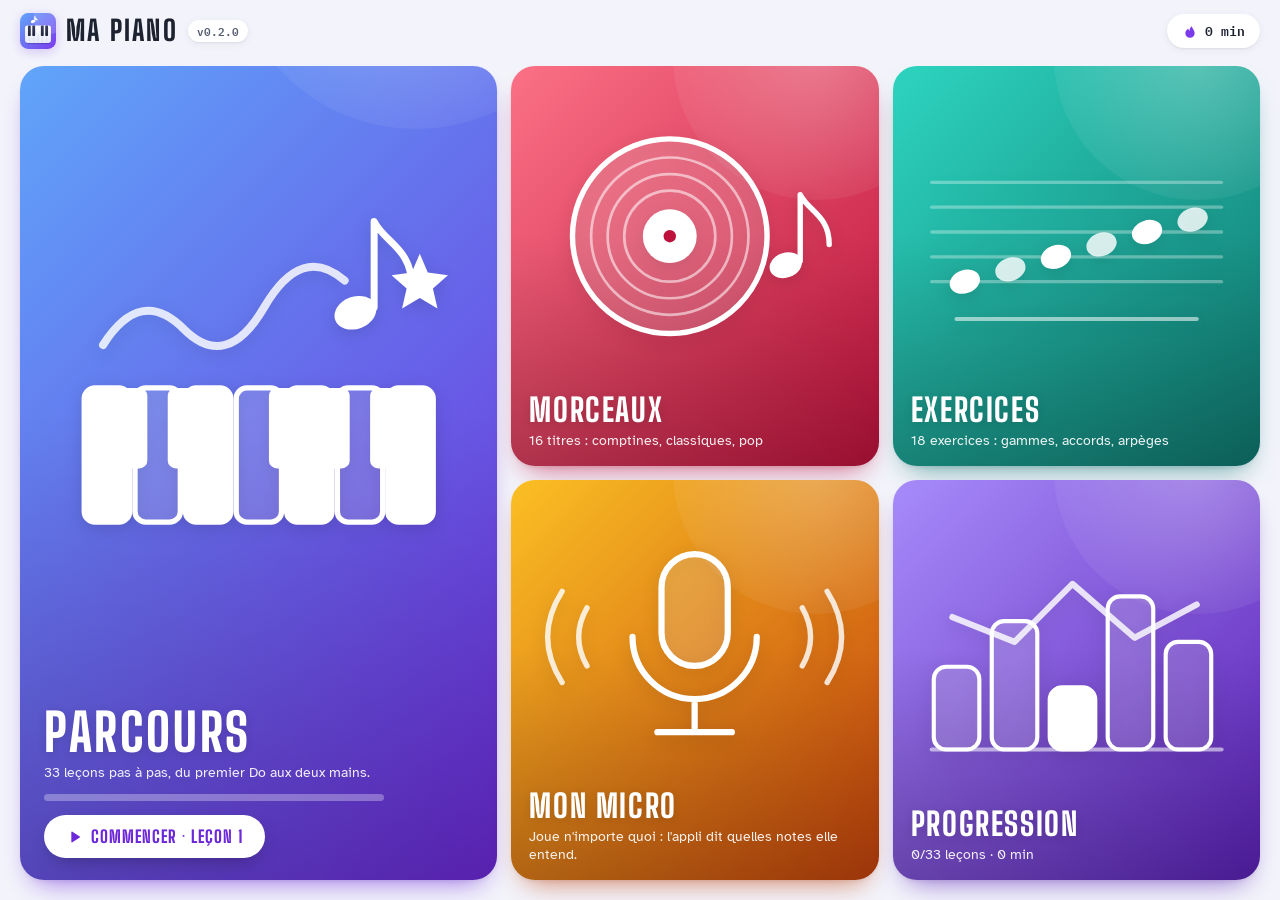
==== commit f3d6b9f0: "Ma Piano v0.2.0 : lecture corrigée, chansons entières, import MIDI - Écouter : les notes sont confié" ====
--- a/ma-piano.html
+++ b/ma-piano.html
@@ -755,6 +755,11 @@
 .libre-sens span{min-width:56px;font-family:var(--f-chiffres);font-size:12px}
 @container appli (max-height:380px){ .libre-note{font-size:54px} .libre-sous{display:none} }
 
+/* carte « Importer un fichier MIDI » (Mes partitions) */
+.carte-import{cursor:pointer}
+.carte-import .i-num{font-size:34px}
+.carte-import:focus-within{outline:3px solid var(--ton-2);outline-offset:2px}
+
 </style>
 <link rel="icon" href="data:image/svg+xml,%3Csvg%20xmlns%3D%22http%3A%2F%2Fwww.w3.org%2F2000%2Fsvg%22%20viewBox%3D%220%200%20512%20512%22%3E%3Cdefs%3E%3ClinearGradient%20id%3D%22mp-fond%22%20x1%3D%220%22%20y1%3D%220%22%20x2%3D%221%22%20y2%3D%221%22%3E%3Cstop%20offset%3D%220%22%20stop-color%3D%22%2360a5fa%22%2F%3E%3Cstop%20offset%3D%221%22%20stop-color%3D%22%237c3aed%22%2F%3E%3C%2FlinearGradient%3E%3ClinearGradient%20id%3D%22mp-touche%22%20x1%3D%220%22%20y1%3D%220%22%20x2%3D%220%22%20y2%3D%221%22%3E%3Cstop%20offset%3D%220%22%20stop-color%3D%22%23fff%22%2F%3E%3Cstop%20offset%3D%221%22%20stop-color%3D%22%23e7e9f8%22%2F%3E%3C%2FlinearGradient%3E%3ClinearGradient%20id%3D%22mp-noire%22%20x1%3D%220%22%20y1%3D%220%22%20x2%3D%220%22%20y2%3D%221%22%3E%3Cstop%20offset%3D%220%22%20stop-color%3D%22%233b3f63%22%2F%3E%3Cstop%20offset%3D%221%22%20stop-color%3D%22%231d2036%22%2F%3E%3C%2FlinearGradient%3E%3CclipPath%20id%3D%22mp-forme%22%3E%3Crect%20width%3D%22512%22%20height%3D%22512%22%20rx%3D%22116%22%2F%3E%3C%2FclipPath%3E%3C%2Fdefs%3E%3Crect%20width%3D%22512%22%20height%3D%22512%22%20rx%3D%22116%22%20fill%3D%22url(%23mp-fond)%22%2F%3E%3Ccircle%20cx%3D%22420%22%20cy%3D%2270%22%20r%3D%22230%22%20fill%3D%22%23fff%22%20opacity%3D%22.14%22%20clip-path%3D%22url(%23mp-forme)%22%2F%3E%3Crect%20x%3D%2282%22%20y%3D%22196%22%20width%3D%22348%22%20height%3D%22250%22%20rx%3D%2234%22%20fill%3D%22%232a0f6b%22%20opacity%3D%22.28%22%2F%3E%3Crect%20x%3D%2272%22%20y%3D%22176%22%20width%3D%22368%22%20height%3D%22250%22%20rx%3D%2234%22%20fill%3D%22url(%23mp-touche)%22%2F%3E%3Cg%20stroke%3D%22%23c9cce6%22%20stroke-width%3D%225%22%20stroke-linecap%3D%22round%22%3E%3Cline%20x1%3D%22133%22%20y1%3D%22300%22%20x2%3D%22133%22%20y2%3D%22420%22%2F%3E%3Cline%20x1%3D%22195%22%20y1%3D%22300%22%20x2%3D%22195%22%20y2%3D%22420%22%2F%3E%3Cline%20x1%3D%22256%22%20y1%3D%22300%22%20x2%3D%22256%22%20y2%3D%22420%22%2F%3E%3Cline%20x1%3D%22317%22%20y1%3D%22300%22%20x2%3D%22317%22%20y2%3D%22420%22%2F%3E%3Cline%20x1%3D%22379%22%20y1%3D%22300%22%20x2%3D%22379%22%20y2%3D%22420%22%2F%3E%3C%2Fg%3E%3Cg%20fill%3D%22url(%23mp-noire)%22%3E%3Crect%20x%3D%22113%22%20y%3D%22176%22%20width%3D%2240%22%20height%3D%22150%22%20rx%3D%2210%22%2F%3E%3Crect%20x%3D%22175%22%20y%3D%22176%22%20width%3D%2240%22%20height%3D%22150%22%20rx%3D%2210%22%2F%3E%3Crect%20x%3D%22297%22%20y%3D%22176%22%20width%3D%2240%22%20height%3D%22150%22%20rx%3D%2210%22%2F%3E%3Crect%20x%3D%22359%22%20y%3D%22176%22%20width%3D%2240%22%20height%3D%22150%22%20rx%3D%2210%22%2F%3E%3C%2Fg%3E%3Cg%20fill%3D%22%23fff%22%3E%3Cellipse%20cx%3D%22184%22%20cy%3D%22120%22%20rx%3D%2230%22%20ry%3D%2222%22%20transform%3D%22rotate(-20%20184%20120)%22%2F%3E%3Crect%20x%3D%22206%22%20y%3D%2244%22%20width%3D%2212%22%20height%3D%2282%22%20rx%3D%226%22%2F%3E%3Cpath%20d%3D%22M206%2044c6%2026%2040%2032%2052%2066-18-12-34-14-52-14z%22%2F%3E%3C%2Fg%3E%3Crect%20x%3D%22197%22%20y%3D%22326%22%20width%3D%2256%22%20height%3D%2296%22%20rx%3D%2214%22%20fill%3D%22%23fff%22%20opacity%3D%220%22%2F%3E%3C%2Fsvg%3E">
 </head>
@@ -1074,7 +1079,7 @@
 /* Numéro de version de l'application : affiché en haut de l'écran, et utilisé par
  * le service worker (build.js) pour que les téléphones installés récupèrent
  * chaque nouvelle version. À augmenter à chaque livraison. */
-const VERSION = '0.1.0';
+const VERSION = '0.2.0';
 const DATE_VERSION = '2026-09-30';
 
 
@@ -1271,7 +1276,9 @@
   const bande = 14;                                   // étiquette des doigts
 
   // ---- hauteurs ----
-  let y = 18 + (aDoigts('D') ? bande : 6);
+  // les noms de section (« Refrain ×2 ») prennent une ligne en haut : on la réserve
+  const aSections = morceau.sections.some(s => s.nom);
+  let y = (aSections ? 26 : 18) + (aDoigts('D') ? bande : 6);
   const margeHaut = S * Math.max(1.6, rgD ? (rgD[1] - 38) / 2 + 1.2 : 1.6);
   const solHaut = y + margeHaut;
   const solBas = solHaut + 4 * S;
@@ -1350,17 +1357,19 @@
   for (let m = 0; m < morceau.mesures; m++){
     const xf = m + 1 < morceau.mesures ? mesureX[m + 1] - 3 : largeurPiste - 34;
     if (m + 1 < morceau.mesures) barre(piste, xf);
-    const num = el('text', { x:mesureX[m] + 4, y:(pasDeSol ? faHaut : solHaut) - 8, class:'num-mesure' }, piste);
-    num.textContent = m + 1;
+    // numéro de mesure juste avant la barre (à droite, il se mêlait aux doigtés) ; pas de numéro sur la 1re
+    if (m > 0){
+      const num = el('text', { x:mesureX[m] - 6, y:(pasDeSol ? faHaut : solHaut) - 6, 'text-anchor':'end', class:'num-mesure' }, piste);
+      num.textContent = m + 1;
+    }
   }
   barre(piste, largeurPiste - 34); barre(piste, largeurPiste - 30, true);
   for (const s of morceau.sections){
     if (!s.nom) continue;
     const m0 = Math.round(s.debut / beats);
     const gr = el('g', { class:'section' }, piste);
-    const t = el('text', { x:mesureX[m0] + 8, y:12, class:'sec-txt' }, gr);
+    const t = el('text', { x:mesureX[m0] + 8, y:19, class:'sec-txt' }, gr);
     t.textContent = s.nom + (s.fois > 1 ? ` ×${s.fois}` : '');
-    const w = t.getComputedTextLength ? 0 : 0;
     el('line', { x1:mesureX[m0] + 2, x2:mesureX[m0] + 2, y1:4, y2:(pasDeSol ? faHaut : solHaut) - 10, class:'sec-trait' }, gr);
   }
 
@@ -1635,8 +1644,22 @@
     for (const g of racine.querySelectorAll('.ok, .faux')) g.classList.remove('ok', 'faux');
     cibles = [];
   }
-  /* défilement continu pendant une lecture : position en temps (noires) */
-  function placerAuTemps(t){ placerX(xDeTemps(t) + LARG_TETE / 2, false); }
+  /* défilement continu pendant une lecture : position en temps (noires).
+   * On relie les notes entre elles par des segments : chaque note passe exactement sous le curseur
+   * à son heure, et l'espace pris par une barre de mesure est rattrapé en douceur au lieu de faire
+   * sauter la partition. */
+  const ancres = [...new Set(morceau.etapes.map(e => e.t))].map(t => [t, xDeTemps(t)]);
+  if (!ancres.length || ancres[0][0] > 0) ancres.unshift([0, xDeTemps(0)]);
+  ancres.push([morceau.total, largeurPiste - 34 - LARG_TETE / 2]);
+  function xDefilement(t){
+    if (t <= ancres[0][0]) return ancres[0][1] + (t - ancres[0][0]) * bw;
+    let lo = 0, hi = ancres.length - 1;
+    if (t >= ancres[hi][0]) return ancres[hi][1];
+    while (hi - lo > 1){ const mi = (lo + hi) >> 1; if (ancres[mi][0] <= t) lo = mi; else hi = mi; }
+    const [ta, xa] = ancres[lo], [tb, xb] = ancres[hi];
+    return xa + (xb - xa) * (t - ta) / (tb - ta);
+  }
+  function placerAuTemps(t){ placerX(xDefilement(t) + LARG_TETE / 2, false); }
 
   if (typeof ResizeObserver !== 'undefined') new ResizeObserver(dimensionner).observe(racine);
   return { racine, dimensionner, definirCible, noteEtat, etapeFaite, reinitialiser, aller, placerAuTemps, teteParNote,
@@ -1801,8 +1824,37 @@
   return bruit;
 }
 
+/* notes en cours, par groupe (« demo » : celles du morceau qu'on fait écouter), pour pouvoir les couper */
+const groupes = new Map();
+function couperGroupe(nom){
+  const g = groupes.get(nom);
+  if (!g || !ctx) return;
+  for (const v of g) v.couper();
+  g.clear();
+}
+
+/* horloge audio lissée : ce qu'on entend en ce moment, en secondes sur l'horloge du contexte.
+ * ctx.currentTime avance par paquets (jusqu'à 40 ms sur certains téléphones) : on interpole avec
+ * performance.now(), sans jamais revenir en arrière. Sert à faire défiler la partition sans à-coups. */
+let dernierLisse = 0, repere = null;
+function horlogeLisse(){
+  const c = ctx;
+  if (!c) return performance.now() / 1000;
+  const maintenant = performance.now();
+  let t;
+  const o = c.getOutputTimestamp ? c.getOutputTimestamp() : null;
+  if (o && o.performanceTime > 0 && o.contextTime > 0) t = o.contextTime + (maintenant - o.performanceTime) / 1000;
+  else {
+    if (!repere || repere.ct !== c.currentTime) repere = { ct:c.currentTime, p:maintenant };
+    t = repere.ct + Math.min(0.1, (maintenant - repere.p) / 1000);
+  }
+  if (t < dernierLisse && dernierLisse - t < 0.25) t = dernierLisse;
+  dernierLisse = t;
+  return t;
+}
+
 /* jouer une note : midi, durée en secondes, force 0..1, instant (horloge audio) */
-function jouerNote(midi, { duree = 1.2, force = 0.8, quand = 0 } = {}){
+function jouerNote(midi, { duree = 1.2, force = 0.8, quand = 0, groupe = null } = {}){
   const c = initAudio();
   const t0 = Math.max(c.currentTime, quand || c.currentTime);
   const f = 440 * Math.pow(2, (midi - 69) / 12);
@@ -1833,6 +1885,25 @@
   const bg = c.createGain(); bg.gain.value = 0.05 * force;
   b.connect(bf).connect(bg).connect(sortie);
   b.start(t0);
+  if (!groupe) return null;
+  const voix = {
+    couper(){
+      const t = c.currentTime;
+      try {
+        g.gain.cancelScheduledValues(t);
+        g.gain.setValueAtTime(t < t0 ? 0 : Math.max(0.0001, g.gain.value), t);
+        g.gain.setTargetAtTime(0.0001, t, 0.03);
+        osc.stop(t + 0.15);
+        bg.gain.cancelScheduledValues(t); bg.gain.setValueAtTime(0, t);
+        if (t < t0) b.stop(t);
+      } catch { /* déjà arrêtée */ }
+    }
+  };
+  if (!groupes.has(groupe)) groupes.set(groupe, new Set());
+  const lot = groupes.get(groupe);
+  lot.add(voix);
+  osc.onended = () => lot.delete(voix);
+  return voix;
 }
 
 /* métronome : un petit « toc » de bois (bruit filtré), pour ne pas être pris pour une note */
@@ -2214,6 +2285,8 @@
   temps(){ return this.mode === 'tempo' ? this.horloge() - this.t0 + this.debutBeat * (60 / this.bpm) : 0; }
   /* temps courant, en noires, dans le morceau */
   beat(){ return (this.horloge() - this.t0) * this.bpm / 60 + this.debutBeat; }
+  /* même chose, sur l'horloge lissée : pour l'affichage */
+  beatVu(){ return (horlogeLisse() - this.t0) * this.bpm / 60 + this.debutBeat; }
 
   tick(){
     if (!this.enCours) return;
@@ -2234,7 +2307,7 @@
       this.nClics++;
     }
     const b = this.beat();
-    this.r.position && this.r.position(b);
+    this.r.position && this.r.position(Math.max(this.debutBeat, this.beatVu()));   // pendant le décompte : on reste sur la 1re note
     if (b >= 0 && this.compte) { this.compte = 0; this.r.compte && this.r.compte(0); }
     // étapes dépassées sans être jouées
     const fen = this.fenetre();
@@ -2318,15 +2391,24 @@
     this.demoT0 = t0; this.demoBpm = bpm; this.demoDebut = debutBeat;
     const [a, b] = this.plageEtapes(debutBeat, finBeat);
     this.fin = b;
-    for (const e of this.m.etapes.slice(a, b)){
-      for (const n of e.notes) jouerNote(n.midi, { duree:Math.max(0.2, n.d * spb * 0.95), force:n.main === 'G' ? 0.7 : 0.85, quand:t0 + (e.t - debutBeat) * spb });
-    }
     this.enCours = true;
-    let dernier = -1;
+    // les notes sont confiées au son un peu à l'avance seulement (0,4 s) : un arrêt coupe tout de suite
+    let aJouer = a, dernier = -1;
+    const planifier = () => {
+      const horizon = ctx.currentTime + 0.4;
+      while (aJouer < b){
+        const e = this.m.etapes[aJouer];
+        const quand = t0 + (e.t - debutBeat) * spb;
+        if (quand > horizon) break;
+        for (const n of e.notes) jouerNote(n.midi, { duree:Math.max(0.2, n.d * spb * 0.95), force:n.main === 'G' ? 0.7 : 0.85, quand, groupe:'demo' });
+        aJouer++;
+      }
+    };
     const boucle = () => {
       if (!this.enCours || this.mode !== 'demo') return;
-      const b2 = (ctx.currentTime - t0) / spb + debutBeat;
-      this.r.position && this.r.position(b2);
+      planifier();
+      const b2 = (horlogeLisse() - t0) / spb + debutBeat;
+      this.r.position && this.r.position(Math.max(debutBeat, b2));
       let i = a;
       while (i < b && this.m.etapes[i].t <= b2 + 1e-6) i++;
       i = Math.max(a, i - 1);
@@ -2334,11 +2416,14 @@
       if (b2 > finBeat + 0.4){ this.terminer(); return; }
       this.raf = requestAnimationFrame(boucle);
     };
+    // quand l'onglet est caché, requestAnimationFrame s'arrête : une minuterie continue de planifier
+    this.minuterieDemo = setInterval(() => { if (this.enCours && this.mode === 'demo') planifier(); }, 200);
     boucle();
   }
 
   terminer(){
     const m = this.mode;
+    clearInterval(this.minuterieDemo);
     const bilan = m === 'tempo' ? this.bilanTempo() : m === 'attente' ? { justes:this.justes, erreurs:this.erreurs } : {};
     this.enCours = false;
     cancelAnimationFrame(this.raf);
@@ -2346,6 +2431,8 @@
     this.r.fin && this.r.fin(m, bilan);
   }
   arreter(){
+    if (this.mode === 'demo') couperGroupe('demo');
+    clearInterval(this.minuterieDemo);
     this.enCours = false;
     cancelAnimationFrame(this.raf);
     this.mode = null;
@@ -2731,13 +2818,50 @@
  *    c'est ce qu'il faut pour jouer par-dessus l'enregistrement ou chanter par-dessus.
  * Les mélodies des chansons protégées ne sont pas reproduites. */
 
-/* arpège de huit croches sur un accord : bas – milieu – haut – milieu (deux fois) */
-const arp = (a, b, c, f = [1, 3, 5]) =>
-  `${a}:0.5@${f[0]} ${b}@${f[1]} ${c}@${f[2]} ${b}@${f[1]} ${a}@${f[0]} ${b}@${f[1]} ${c}@${f[2]} ${b}@${f[1]}`;
-const barres = (...m) => m.join(' | ');
-/* un accord répété : deux blanches, ou quatre noires */
-const deux = x => `${x}:2 ${x}:2`;
-const quatre = x => `${x}:1 ${x} ${x} ${x}`;
+/* ---------- accompagnements : des accords, et des manières de les jouer ----------
+ * Chaque accord : trois notes pour la main droite (du grave à l'aigu) et une basse pour la gauche. */
+const ACC = {
+  // La majeur (Someone Like You)
+  'A':['A4', 'C#5', 'E5', 'A2'], 'C#m/G#':['G#4', 'C#5', 'E5', 'G#2'], 'F#m':['F#4', 'A4', 'C#5', 'F#2'],
+  'D':['D4', 'F#4', 'A4', 'D3'], 'E':['E4', 'G#4', 'B4', 'E2'],
+  // fa mineur / la bémol majeur (Hello, Viva la Vida, Libérée délivrée)
+  'Fm':['F4', 'Ab4', 'C5', 'F2'], 'Ab':['Eb4', 'Ab4', 'C5', 'Ab2'], 'Eb':['Eb4', 'G4', 'Bb4', 'Eb2'],
+  'Db':['Db4', 'F4', 'Ab4', 'Db3'], 'Cm':['Eb4', 'G4', 'C5', 'C3'],
+  // do mineur (Rolling in the Deep)
+  'Cm*':['G4', 'C5', 'Eb5', 'C3'], 'Bb*':['F4', 'Bb4', 'D5', 'Bb2'], 'Ab*':['Eb4', 'Ab4', 'C5', 'Ab2'],
+  'Gm':['D4', 'G4', 'Bb4', 'G2'], 'G':['D4', 'G4', 'B4', 'G2'],
+  // fa majeur (The Scientist)
+  'Dm7':['F4', 'A4', 'C5', 'D3'], 'Bb':['D4', 'F4', 'Bb4', 'Bb2'], 'F':['C4', 'F4', 'A4', 'F2'],
+  'Fsus2':['C4', 'F4', 'G4', 'F2'], 'Bbsus2':['C4', 'F4', 'Bb4', 'Bb2'],
+  // mi bémol majeur (Fix You, Clocks)
+  'Eb/G':['Eb4', 'G4', 'Bb4', 'G2'], 'Bbm':['Db4', 'F4', 'Bb4', 'Bb1'], 'Bb+':['D4', 'F4', 'Bb4', 'Bb1'],
+  'Gb':['Db4', 'Gb4', 'Bb4', 'Gb2'],
+  // mi majeur (Helena)
+  'C#m':['C#4', 'E4', 'G#4', 'C#3'], 'E*':['B3', 'E4', 'G#4', 'E3'], 'B':['B3', 'D#4', 'F#4', 'B2'], 'A*':['C#4', 'E4', 'A4', 'A2']
+};
+const acc = nom => { const a = ACC[nom]; if (!a) throw new Error('accord inconnu : ' + nom); return a; };
+const tri = a => `${a[0]}+${a[1]}+${a[2]}`;
+
+/* une mesure de 4 temps sur un accord, selon un motif. Rend [main droite, main gauche]. */
+const MOTIFS = {
+  // arpège de huit croches : bas – milieu – haut – milieu (deux fois), basse tenue
+  arpege:  a => [`${a[0]}:0.5@1 ${a[1]}@2 ${a[2]}@5 ${a[1]}@2 ${a[0]}@1 ${a[1]}@2 ${a[2]}@5 ${a[1]}@2`, `${a[3]}:4@5`],
+  // deux accords tenus (ballade), basse tenue
+  blanches:a => [`${tri(a)}:2@1+3+5 ${tri(a)}:2@1+3+5`, `${a[3]}:4@5`],
+  // accord sur chaque temps, basse sur 1 et 3
+  noires:  a => [`${tri(a)}:1@1+3+5 ${tri(a)} ${tri(a)} ${tri(a)}`, `${a[3]}:2@5 ${a[3]}:2@5`],
+  // pulsation rock : accord sur chaque temps, basse sur chaque temps
+  rock:    a => [`${tri(a)}:1@1+3+5 ${tri(a)} ${tri(a)} ${tri(a)}`, `${a[3]}:1@5 ${a[3]} ${a[3]} ${a[3]}`],
+  // croches brisées haut – milieu – bas en 3 + 3 + 2 (le motif de Clocks)
+  brise:   a => [`${a[2]}:0.5@5 ${a[1]}@3 ${a[0]}@1 ${a[2]}@5 ${a[1]}@3 ${a[0]}@1 ${a[2]}@5 ${a[1]}@3`, `${a[3]}:4@5`],
+  // accord final tenu
+  ronde:   a => [`${tri(a)}:4@1+3+5`, `${a[3]}:4@5`]
+};
+/* une partie : liste d'accords (un par mesure), un motif, un nombre de passages */
+function partie(nom, accords, motif, fois = 1){
+  const m = accords.map(n => MOTIFS[motif](acc(n)));
+  return { nom, fois, d:m.map(x => x[0]).join(' | '), g:m.map(x => x[1]).join(' | ') };
+}
 
 const GENRES = [
   { id:'pop',       nom:'Pop & variété',     styles:['Pop'],             grad:['#fb7185', '#be123c'] },
@@ -2773,92 +2897,311 @@
     desc:"Les huit accords et la basse qui descend, en ré majeur : la base de centaines de chansons.", astuce:"Joue la basse seule pour l'entendre : c'est elle qui conduit.",
     sections:[{ nom:'Les 8 accords', d:CANON_D, g:CANON_G, fois:4 }] },
 
-  /* ---------------- Adele ---------------- */
-  { id:'m-someone', titre:'Someone Like You', artiste:'Adele', annee:2011, style:'Pop', niveau:3, tempo:67, sig:'4/4', armure:'A', type:'accompagnement',
-    desc:"Les accords et l'arpège de l'intro : La – Mi/Sol♯ – Fa♯ mineur – Ré, en La majeur (trois dièses). Main droite en arpèges, basse à gauche.",
-    astuce:"Garde les arpèges bien réguliers, comme une vague. Laisse sonner les notes.",
+  /* ---------------- Adele ----------------
+   * Accompagnements sur toute la chanson : l'ordre des parties et leurs accords. Le nombre de
+   * passages de chaque partie est donné de mémoire et d'après des grilles publiques : à vérifier
+   * en écoutant l'enregistrement. */
+  { id:'m-someone', titre:'Someone Like You', artiste:'Adele', annee:2011, style:'Pop', niveau:3, tempo:67, sig:'4/4', armure:'A', type:'accompagnement', aVerifier:true,
+    desc:"Toute la chanson, en La majeur (trois dièses) : l'arpège de l'intro et des couplets (La – Do♯m/Sol♯ – Fa♯m – Ré), le pré-refrain (Mi – Fa♯m – Ré), le refrain (La – Mi – Fa♯m – Ré) et le pont.",
+    astuce:"Garde les arpèges bien réguliers, comme une vague. Au refrain, les accords tenus donnent plus d'ampleur : appuie un peu plus.",
     sections:[
-      { nom:'Refrain', fois:2,
-        d:barres(arp('A4', 'C#5', 'E5'), arp('G#4', 'B4', 'E5', [1, 2, 5]), arp('F#4', 'A4', 'C#5'), arp('D4', 'F#4', 'A4')),
-        g:'A2:4@5 | G#2:4@5 | F#2:4@5 | D3:4@5' },
-      { nom:'Couplet', fois:2,
-        d:barres(arp('A4', 'C#5', 'E5'), arp('C#4', 'E4', 'G#4'), arp('F#4', 'A4', 'C#5'), arp('D4', 'F#4', 'A4')),
-        g:'A2:4@5 | C#3:4@5 | F#2:4@5 | D3:4@5' }
+      partie('Intro', ['A', 'C#m/G#', 'F#m', 'D'], 'arpege', 2),
+      partie('Couplet 1', ['A', 'C#m/G#', 'F#m', 'D'], 'arpege', 4),
+      partie('Pré-refrain', ['E', 'F#m', 'D', 'D', 'E', 'F#m', 'D', 'E'], 'blanches'),
+      partie('Refrain', ['A', 'E', 'F#m', 'D'], 'blanches', 2),
+      partie('Couplet 2', ['A', 'C#m/G#', 'F#m', 'D'], 'arpege', 2),
+      partie('Pré-refrain 2', ['E', 'F#m', 'D', 'D', 'E', 'F#m', 'D', 'E'], 'blanches'),
+      partie('Refrain 2', ['A', 'E', 'F#m', 'D'], 'blanches', 2),
+      partie('Pont', ['E', 'F#m', 'D', 'D'], 'blanches', 2),
+      partie('Dernier refrain', ['A', 'E', 'F#m', 'D'], 'arpege', 2),
+      partie('Fin', ['A'], 'ronde')
     ] },
-  { id:'m-hello', titre:'Hello', artiste:'Adele', annee:2015, style:'Pop', niveau:4, tempo:79, sig:'4/4', armure:'Fm', type:'accompagnement',
-    desc:"La suite d'accords du couplet (Fa mineur – La♭ – Mi♭ – Ré♭) et le passage qui relie les parties. Quatre bémols à la clé.",
-    astuce:"Joue les accords bien posés, sans les arpéger : c'est une ballade, le silence compte autant que les notes.",
+  { id:'m-hello', titre:'Hello', artiste:'Adele', annee:2015, style:'Pop', niveau:4, tempo:79, sig:'4/4', armure:'Fm', type:'accompagnement', aVerifier:true,
+    desc:"Toute la chanson, en fa mineur (quatre bémols) : couplet Fa m – La♭ – Mi♭ – Ré♭, pré-refrain Fa m – Mi♭ – Do m – Ré♭, refrain Fa m – Ré♭ – La♭ – Mi♭.",
+    astuce:"Couplets doux en accords tenus ; au refrain, un accord sur chaque temps pour faire monter l'intensité.",
     sections:[
-      { nom:'Couplet', fois:2,
-        d:barres(deux('F4+Ab4+C5'), deux('Ab4+C5+Eb5'), deux('G4+Bb4+Eb5'), deux('F4+Ab4+Db5')),
-        g:'F2:4 | Ab2:4 | Eb3:4 | Db3:4' },
-      { nom:'Passage', fois:1,
-        d:barres(deux('F4+Ab4+C5'), deux('G4+Bb4+Eb5'), deux('G4+C5+Eb5'), deux('F4+Ab4+Db5')),
-        g:'F2:4 | Eb3:4 | C3:4 | Db3:4' }
+      partie('Intro', ['Fm', 'Ab', 'Eb', 'Db'], 'blanches'),
+      partie('Couplet 1', ['Fm', 'Ab', 'Eb', 'Db'], 'blanches', 4),
+      partie('Pré-refrain', ['Fm', 'Eb', 'Cm', 'Db'], 'blanches', 2),
+      partie('Refrain', ['Fm', 'Db', 'Ab', 'Eb'], 'noires', 4),
+      partie('Couplet 2', ['Fm', 'Ab', 'Eb', 'Db'], 'blanches', 2),
+      partie('Pré-refrain 2', ['Fm', 'Eb', 'Cm', 'Db'], 'blanches', 2),
+      partie('Refrain 2', ['Fm', 'Db', 'Ab', 'Eb'], 'noires', 4),
+      partie('Pont', ['Fm', 'Db', 'Ab', 'Eb'], 'blanches', 2),
+      partie('Dernier refrain', ['Fm', 'Db', 'Ab', 'Eb'], 'noires', 4),
+      partie('Fin', ['Fm'], 'ronde')
     ] },
-  { id:'m-rolling', titre:'Rolling in the Deep', artiste:'Adele', annee:2010, style:'Pop', niveau:3, tempo:105, sig:'4/4', armure:'Cm', type:'accompagnement',
-    desc:"La suite d'accords du refrain : Do mineur – Si♭ – La♭ – Si♭, en accords frappés sur chaque temps.",
-    astuce:"Frappe les accords fermement, comme un batteur : c'est un morceau qui avance.",
+  { id:'m-rolling', titre:'Rolling in the Deep', artiste:'Adele', annee:2010, style:'Pop', niveau:3, tempo:105, sig:'4/4', armure:'Cm', type:'accompagnement', aVerifier:true,
+    desc:"Toute la chanson, en do mineur (trois bémols) : couplet Do m – Sol m – Si♭, pré-refrain La♭ – Si♭ – Sol m, refrain Do m – Si♭ – La♭ – Si♭.",
+    astuce:"Frappe les accords fermement, comme un batteur : c'est un morceau qui avance. Au pont, tout redescend : accords tenus.",
     sections:[
-      { nom:'Refrain', fois:4,
-        d:barres(quatre('G4+C5+Eb5'), quatre('F4+Bb4+D5'), quatre('Eb4+Ab4+C5'), quatre('D4+F4+Bb4')),
-        g:'C3:2 C3:2 | Bb2:2 Bb2:2 | Ab2:2 Ab2:2 | Bb2:2 Bb2:2' }
+      partie('Couplet 1', ['Cm*', 'Cm*', 'Gm', 'Bb*'], 'rock', 4),
+      partie('Pré-refrain', ['Ab*', 'Bb*', 'Gm', 'Gm', 'Ab*', 'Bb*', 'G', 'G'], 'rock'),
+      partie('Refrain', ['Cm*', 'Bb*', 'Ab*', 'Bb*'], 'rock', 4),
+      partie('Couplet 2', ['Cm*', 'Cm*', 'Gm', 'Bb*'], 'rock', 4),
+      partie('Pré-refrain 2', ['Ab*', 'Bb*', 'Gm', 'Gm', 'Ab*', 'Bb*', 'G', 'G'], 'rock'),
+      partie('Refrain 2', ['Cm*', 'Bb*', 'Ab*', 'Bb*'], 'rock', 4),
+      partie('Pont', ['Cm*', 'Bb*', 'Ab*', 'Bb*'], 'blanches', 2),
+      partie('Dernier refrain', ['Cm*', 'Bb*', 'Ab*', 'Bb*'], 'rock', 4),
+      partie('Fin', ['Cm*'], 'ronde')
     ] },
 
   /* ---------------- Coldplay ---------------- */
   { id:'m-clocks', titre:'Clocks', artiste:'Coldplay', annee:2002, style:'Pop', niveau:4, tempo:131, sig:'4/4', armure:'Eb', type:'accompagnement', aVerifier:true,
-    desc:"Le célèbre riff de piano : trois notes brisées qui tournent (haut – milieu – bas), sur Mi♭, Si♭ mineur et Fa mineur.",
+    desc:"Toute la chanson : les accords Mi♭ – Si♭ m – Si♭ m – Fa m joués en notes brisées (haut – milieu – bas, groupées 3 + 3 + 2), et le pont sur Ré♭ – La♭ – Sol♭.",
     astuce:"Joue très lentement d'abord : chaque mesure est un seul geste répété. À 131, c'est rapide : monte par paliers.",
     sections:[
-      { nom:'Le riff', fois:4,
-        d:barres('Eb5:0.5 Bb4 G4 Eb5 Bb4 G4 Eb5 Bb4', 'Db5:0.5 Bb4 F4 Db5 Bb4 F4 Db5 Bb4', 'Db5:0.5 Bb4 F4 Db5 Bb4 F4 Db5 Bb4', 'C5:0.5 Ab4 F4 C5 Ab4 F4 C5 Ab4'),
-        g:'Eb3:4 | Bb2:4 | Bb2:4 | F3:4' }
+      partie('Intro', ['Eb', 'Bbm', 'Bbm', 'Fm'], 'brise', 4),
+      partie('Couplet 1', ['Eb', 'Bbm', 'Bbm', 'Fm'], 'brise', 4),
+      partie('Refrain', ['Eb', 'Bbm', 'Bbm', 'Fm'], 'brise', 4),
+      partie('Interlude', ['Eb', 'Bbm', 'Bbm', 'Fm'], 'brise', 4),
+      partie('Couplet 2', ['Eb', 'Bbm', 'Bbm', 'Fm'], 'brise', 4),
+      partie('Refrain 2', ['Eb', 'Bbm', 'Bbm', 'Fm'], 'brise', 4),
+      partie('Interlude 2', ['Eb', 'Bbm', 'Bbm', 'Fm'], 'brise', 4),
+      partie('Pont', ['Db', 'Db', 'Ab', 'Gb'], 'blanches', 4),
+      partie('Fin', ['Eb', 'Bbm', 'Bbm', 'Fm'], 'brise', 8)
     ] },
-  { id:'m-viva', titre:'Viva la Vida', artiste:'Coldplay', annee:2008, style:'Pop', niveau:4, tempo:138, sig:'4/4', armure:'Ab', type:'accompagnement',
-    desc:"La boucle d'accords du morceau : Ré♭ – Mi♭ – La♭ – Fa mineur, en accords frappés sur chaque temps. Quatre bémols.",
+  { id:'m-viva', titre:'Viva la Vida', artiste:'Coldplay', annee:2008, style:'Pop', niveau:4, tempo:138, sig:'4/4', armure:'Ab', type:'accompagnement', aVerifier:true,
+    desc:"Toute la chanson tourne sur la même boucle : Ré♭ – Mi♭ – La♭ – Fa m, en la bémol majeur (quatre bémols). Accords sur chaque temps, plus doux au pont.",
     astuce:"Accents sur le 1 de chaque mesure. Joue les accords secs, comme des cordes en staccato.",
     sections:[
-      { nom:'La boucle', fois:4,
-        d:barres(quatre('Db4+F4+Ab4'), quatre('Eb4+G4+Bb4'), quatre('Eb4+Ab4+C5'), quatre('F4+Ab4+C5')),
-        g:'Db3:2 Db3:2 | Eb3:2 Eb3:2 | Ab2:2 Ab2:2 | F2:2 F2:2' }
+      partie('Intro', ['Db', 'Eb', 'Ab', 'Fm'], 'noires', 2),
+      partie('Couplet 1', ['Db', 'Eb', 'Ab', 'Fm'], 'noires', 4),
+      partie('Refrain', ['Db', 'Eb', 'Ab', 'Fm'], 'noires', 4),
+      partie('Interlude', ['Db', 'Eb', 'Ab', 'Fm'], 'noires', 2),
+      partie('Couplet 2', ['Db', 'Eb', 'Ab', 'Fm'], 'noires', 4),
+      partie('Refrain 2', ['Db', 'Eb', 'Ab', 'Fm'], 'noires', 4),
+      partie('Pont', ['Db', 'Eb', 'Ab', 'Fm'], 'blanches', 6),
+      partie('Dernier refrain', ['Db', 'Eb', 'Ab', 'Fm'], 'noires', 6),
+      partie('Fin', ['Ab'], 'ronde')
     ] },
-  { id:'m-scientist', titre:'The Scientist', artiste:'Coldplay', annee:2002, style:'Pop', niveau:3, tempo:73, sig:'4/4', armure:'F', type:'accompagnement',
-    desc:"La suite d'accords du morceau : Ré mineur – Si♭ – Fa – Do, en fa majeur (un bémol).",
-    astuce:"Joue doux et lentement : les accords doivent sonner comme une respiration.",
+  { id:'m-scientist', titre:'The Scientist', artiste:'Coldplay', annee:2002, style:'Pop', niveau:3, tempo:73, sig:'4/4', armure:'F', type:'accompagnement', aVerifier:true,
+    desc:"Toute la chanson, en fa majeur (un bémol) : intro et couplets Ré m7 – Si♭ – Fa – Fa sus2, refrain Si♭ – Si♭ – Fa – Fa sus2, pont Fa – Si♭ sus2 – Fa – Fa sus2.",
+    astuce:"Un accord sur chaque temps, régulier et doux, comme au début de l'enregistrement. Laisse la basse sonner toute la mesure.",
     sections:[
-      { nom:'La suite', fois:4,
-        d:barres(deux('D4+F4+A4'), deux('D4+F4+Bb4'), deux('C4+F4+A4'), deux('C4+E4+G4')),
-        g:'D3:4 | Bb2:4 | F3:4 | C3:4' }
+      partie('Intro', ['Dm7', 'Bb', 'F', 'Fsus2'], 'noires', 2),
+      partie('Couplet 1', ['Dm7', 'Bb', 'F', 'Fsus2'], 'noires', 4),
+      partie('Refrain', ['Bb', 'Bb', 'F', 'Fsus2'], 'noires', 2),
+      partie('Couplet 2', ['Dm7', 'Bb', 'F', 'Fsus2'], 'noires', 4),
+      partie('Refrain 2', ['Bb', 'Bb', 'F', 'Fsus2'], 'noires', 2),
+      partie('Pont', ['F', 'Bbsus2', 'F', 'Fsus2'], 'blanches', 4),
+      partie('Dernier couplet', ['Dm7', 'Bb', 'F', 'Fsus2'], 'noires', 4),
+      partie('Fin', ['Dm7', 'Bb', 'F', 'F'], 'blanches')
     ] },
   { id:'m-fixyou', titre:'Fix You', artiste:'Coldplay', annee:2005, style:'Pop', niveau:3, tempo:70, sig:'4/4', armure:'Eb', type:'accompagnement', aVerifier:true,
-    desc:"La progression de la fin du morceau : Mi♭ – La♭ – Mi♭ – Si♭, en mi bémol majeur (trois bémols).",
-    astuce:"Plus tu joues doucement, plus l'effet est fort. Laisse respirer chaque accord.",
+    desc:"Toute la chanson, en mi bémol majeur (trois bémols) : couplet Mi♭ – Mi♭/Sol – Do m – Si♭, refrain La♭ – Mi♭ – Si♭, et la montée de la fin Mi♭ – La♭ – Mi♭ – Si♭.",
+    astuce:"Plus tu joues doucement au début, plus la fin est forte. Laisse respirer chaque accord.",
     sections:[
-      { nom:'Progression', fois:4,
-        d:barres(deux('Eb4+G4+Bb4'), deux('Eb4+Ab4+C5'), deux('Eb4+G4+Bb4'), deux('D4+F4+Bb4')),
-        g:'Eb3:4 | Ab2:4 | Eb3:4 | Bb2:4' }
+      partie('Couplet 1', ['Eb', 'Eb/G', 'Cm', 'Bb+'], 'blanches', 4),
+      partie('Refrain', ['Ab', 'Eb', 'Bb+', 'Bb+'], 'blanches', 2),
+      partie('Couplet 2', ['Eb', 'Eb/G', 'Cm', 'Bb+'], 'blanches', 4),
+      partie('Refrain 2', ['Ab', 'Eb', 'Bb+', 'Bb+'], 'blanches', 2),
+      partie('Montée', ['Eb', 'Ab', 'Eb', 'Bb+'], 'noires', 6),
+      partie('Dernier refrain', ['Ab', 'Eb', 'Bb+', 'Bb+'], 'blanches', 2),
+      partie('Fin', ['Eb'], 'ronde')
     ] },
 
   /* ---------------- rock ---------------- */
-  { id:'m-helena', titre:'Helena (So Long & Goodnight)', artiste:'My Chemical Romance', annee:2005, style:'Rock', niveau:4, tempo:100, sig:'4/4', armure:'E', type:'accompagnement', aVerifier:true,
-    desc:"Les accords de l'intro : Do♯ mineur – Mi – Si – La, en mi majeur (quatre dièses).",
-    astuce:"Frappe les accords sur chaque temps, avec de l'énergie : c'est du rock.",
+  { id:'m-helena', titre:'Helena (So Long & Goodnight)', artiste:'My Chemical Romance', annee:2005, style:'Rock', niveau:4, tempo:125, sig:'4/4', armure:'E', type:'accompagnement', aVerifier:true,
+    desc:"Toute la chanson, en mi majeur (quatre dièses) : intro et couplets Do♯ m – Mi – Si – La, refrain Mi – Si – Do♯ m.",
+    astuce:"Frappe les accords sur chaque temps, avec de l'énergie : c'est du rock. Commence vers 80 et monte.",
     sections:[
-      { nom:'Intro', fois:4,
-        d:barres(quatre('C#4+E4+G#4'), quatre('B3+E4+G#4'), quatre('B3+D#4+F#4'), quatre('C#4+E4+A4')),
-        g:'C#3:2 C#3:2 | E3:2 E3:2 | B2:2 B2:2 | A2:2 A2:2' }
+      partie('Intro', ['C#m', 'E*', 'B', 'A*'], 'blanches', 2),
+      partie('Couplet 1', ['C#m', 'E*', 'B', 'A*'], 'rock', 4),
+      partie('Refrain', ['E*', 'B', 'C#m', 'C#m'], 'rock', 4),
+      partie('Couplet 2', ['C#m', 'E*', 'B', 'A*'], 'rock', 4),
+      partie('Refrain 2', ['E*', 'B', 'C#m', 'C#m'], 'rock', 4),
+      partie('Pont', ['C#m', 'E*', 'B', 'A*'], 'blanches', 4),
+      partie('Dernier refrain', ['E*', 'B', 'C#m', 'C#m'], 'rock', 4),
+      partie('Fin', ['C#m'], 'ronde')
     ] },
 
   /* ---------------- Disney ---------------- */
-  { id:'m-libere', titre:'Libérée, délivrée (Let It Go)', artiste:'La Reine des neiges', annee:2013, style:'Films', niveau:3, tempo:137, sig:'4/4', armure:'C', type:'accompagnement', aVerifier:true,
-    desc:"La suite d'accords du refrain, transposée en Do pour débuter : La mineur – Fa – Do – Sol.",
-    astuce:"Chante le refrain en jouant : la suite est facile à reconnaître. Commence lentement, puis monte vers 137.",
+  { id:'m-libere', titre:'Libérée, délivrée (Let It Go)', artiste:'La Reine des neiges', annee:2013, style:'Films', niveau:3, tempo:69, sig:'4/4', armure:'Ab', type:'accompagnement', aVerifier:true,
+    desc:"Toute la chanson dans la tonalité du film (quatre bémols) : couplets en fa mineur (Fa m – Ré♭ – Mi♭ – Do m), pré-refrain Ré♭ – Mi♭, refrain en la bémol majeur (La♭ – Mi♭ – Fa m – Ré♭).",
+    astuce:"Couplets doux en accords tenus, refrain avec un accord sur chaque temps. Tu peux chanter par-dessus : c'est la tonalité du film.",
     sections:[
-      { nom:'Refrain en Do', fois:4,
-        d:barres(deux('C4+E4+A4'), deux('C4+F4+A4'), deux('C4+E4+G4'), deux('B3+D4+G4')),
-        g:'A2:4 | F2:4 | C3:4 | G2:4' }
+      partie('Intro', ['Fm', 'Db', 'Eb', 'Cm'], 'arpege'),
+      partie('Couplet 1', ['Fm', 'Db', 'Eb', 'Cm'], 'blanches', 2),
+      partie('Pré-refrain', ['Db', 'Eb', 'Db', 'Eb'], 'blanches'),
+      partie('Refrain', ['Ab', 'Eb', 'Fm', 'Db'], 'noires', 2),
+      partie('Couplet 2', ['Fm', 'Db', 'Eb', 'Cm'], 'blanches', 2),
+      partie('Pré-refrain 2', ['Db', 'Eb', 'Db', 'Eb'], 'blanches'),
+      partie('Refrain 2', ['Ab', 'Eb', 'Fm', 'Db'], 'noires', 2),
+      partie('Dernier refrain', ['Ab', 'Eb', 'Fm', 'Db'], 'noires', 3),
+      partie('Fin', ['Ab'], 'ronde')
     ] }
 ];
+
+
+/* ================= js/midi.js ================= */
+/* Importer une partition depuis un fichier MIDI (.mid) : celles qu'on télécharge ou qu'on exporte
+ * de MuseScore, par exemple. Le fichier est lu dans le navigateur et converti au format compact
+ * des morceaux (notes.js) : il ne quitte pas l'appareil.
+ *
+ * Ce que fait la conversion :
+ *   - les débuts de notes sont arrondis à la double croche (1/4 de temps) ;
+ *   - deux pistes ou plus : la plus aiguë en moyenne va à la main droite, la plus grave à la gauche ;
+ *     une seule piste : partage autour du Do central ;
+ *   - une note qui dépasse la barre de mesure est raccourcie jusqu'à la barre (pas de liaisons) ;
+ *   - la batterie (canal 10) est ignorée. */
+
+const VALEURS_MIDI = [4, 3, 2, 1.5, 1, 0.75, 0.5, 0.25];
+const NOMS_D = ['C', 'C#', 'D', 'D#', 'E', 'F', 'F#', 'G', 'G#', 'A', 'A#', 'B'];
+const NOMS_B = ['C', 'Db', 'D', 'Eb', 'E', 'F', 'Gb', 'G', 'Ab', 'A', 'Bb', 'B'];
+const ARMURES_MAJ = { '-5':'Db', '-4':'Ab', '-3':'Eb', '-2':'Bb', '-1':'F', 0:'C', 1:'G', 2:'D', 3:'A', 4:'E', 5:'B' };
+const ARMURES_MIN = { '-4':'Fm', '-3':'Cm', '-2':'Gm', '-1':'Dm', 0:'Am', 1:'Em', 2:'Bm', 3:'F#m', 4:'C#m' };
+
+/* ---------- lecture du fichier ---------- */
+function lireMidi(buffer){
+  const o = new Uint8Array(buffer);
+  let p = 0;
+  const u32 = () => (o[p++] << 24 | o[p++] << 16 | o[p++] << 8 | o[p++]) >>> 0;
+  const u16 = () => o[p++] << 8 | o[p++];
+  const vlq = () => { let v = 0, b; do { b = o[p++]; v = v * 128 + (b & 0x7f); } while (b & 0x80 && p < o.length); return v; };
+  const texte = (a, n) => String.fromCharCode(...o.subarray(a, a + n));
+
+  if (texte(0, 4) !== 'MThd') throw new Error("Ce n'est pas un fichier MIDI.");
+  p = 4;
+  const lg = u32(), format = u16(), nPistes = u16(), division = u16();
+  if (division & 0x8000) throw new Error('Fichier MIDI en temps SMPTE : non pris en charge.');
+  p = 8 + lg;
+  const pistes = [], tempos = [], mesures = [], armures = [];
+  for (let k = 0; k < nPistes && p < o.length; k++){
+    if (texte(p, 4) !== 'MTrk'){ p += 8 + ((o[p + 4] << 24 | o[p + 5] << 16 | o[p + 6] << 8 | o[p + 7]) >>> 0); k--; continue; }
+    p += 4;
+    const fin = p + 4 + u32();
+    const piste = { nom:'', notes:[] };
+    const ouvertes = new Map();          // (canal, note) → note en cours
+    let t = 0, statut = 0;
+    while (p < fin){
+      t += vlq();
+      let s = o[p];
+      if (s & 0x80){ p++; if (s < 0xf0) statut = s; } else s = statut;   // statut courant
+      if (s === 0xff){
+        const type = o[p++], n = vlq(), a = p;
+        if (type === 0x51 && n === 3) tempos.push({ t, uspq:o[a] << 16 | o[a + 1] << 8 | o[a + 2] });
+        else if (type === 0x58 && n >= 2) mesures.push({ t, num:o[a], den:2 ** o[a + 1] });
+        else if (type === 0x59 && n >= 2) armures.push({ t, sf:(o[a] << 24) >> 24, mineur:o[a + 1] === 1 });
+        else if (type === 0x03 && !piste.nom) piste.nom = texte(a, n).trim();
+        p = a + n;
+      } else if (s === 0xf0 || s === 0xf7){
+        p += vlq();
+      } else {
+        const type = s & 0xf0, canal = s & 0x0f;
+        const d1 = o[p++], d2 = (type === 0xc0 || type === 0xd0) ? 0 : o[p++];
+        if (canal === 9) continue;                                           // batterie
+        const cle = canal * 128 + d1;
+        if (type === 0x90 && d2 > 0){
+          if (ouvertes.has(cle)) ouvertes.get(cle).fin = t;
+          const n = { midi:d1, debut:t, fin:null };
+          piste.notes.push(n); ouvertes.set(cle, n);
+        } else if (type === 0x80 || type === 0x90){
+          const n = ouvertes.get(cle);
+          if (n){ n.fin = t; ouvertes.delete(cle); }
+        }
+      }
+    }
+    for (const n of ouvertes.values()) n.fin = t;
+    p = fin;
+    pistes.push(piste);
+  }
+  return { format, division, pistes, tempos, mesures, armures };
+}
+
+/* ---------- conversion en morceau ---------- */
+const decouper = d => {                         // une durée → valeurs permises (plus grande d'abord)
+  const r = [];
+  let reste = Math.round(d * 4) / 4;
+  while (reste > 1e-6){
+    const v = VALEURS_MIDI.find(x => x <= reste + 1e-6);
+    r.push(v); reste -= v;
+  }
+  return r;
+};
+
+function versMorceau(m, nomFichier = 'Partition'){
+  const div = m.division || 480;
+  const q = tick => Math.round(tick / div * 4) / 4;           // en noires, à la double croche près
+  const sig0 = m.mesures.sort((a, b) => a.t - b.t)[0];
+  const num = sig0 ? sig0.num : 4, den = sig0 ? sig0.den : 4;
+  const beats = num * 4 / den;
+  const tempo0 = m.tempos.sort((a, b) => a.t - b.t)[0];
+  const bpm = Math.max(30, Math.min(240, Math.round(tempo0 ? 60e6 / tempo0.uspq : 120)));
+  const arm = m.armures.sort((a, b) => a.t - b.t)[0];
+  const armure = arm ? (arm.mineur ? ARMURES_MIN[arm.sf] : ARMURES_MAJ[arm.sf]) || 'C' : 'C';
+  const noms = arm && arm.sf < 0 ? NOMS_B : NOMS_D;
+  const nom = midi => noms[midi % 12] + (Math.floor(midi / 12) - 1);
+
+  // répartition des mains
+  const avecNotes = m.pistes.filter(p => p.notes.length);
+  if (!avecNotes.length) throw new Error('Aucune note de piano dans ce fichier.');
+  const moyenne = p => p.notes.reduce((s, n) => s + n.midi, 0) / p.notes.length;
+  const notes = [];
+  if (avecNotes.length === 1){
+    for (const n of avecNotes[0].notes) notes.push({ ...n, main:n.midi >= 60 ? 'D' : 'G' });
+  } else {
+    const triees = [...avecNotes].sort((a, b) => moyenne(b) - moyenne(a));
+    const seuil = (moyenne(triees[0]) + moyenne(triees[triees.length - 1])) / 2;
+    triees.forEach((p, i) => {
+      const main = i === 0 ? 'D' : i === triees.length - 1 ? 'G' : (moyenne(p) >= seuil ? 'D' : 'G');
+      for (const n of p.notes) notes.push({ ...n, main });
+    });
+  }
+  const plage = n => n.midi >= 21 && n.midi <= 108;
+  const t0 = Math.floor(Math.min(...notes.map(n => q(n.debut))) / beats) * beats;   // saute les mesures vides du début
+  const evts = { D:new Map(), G:new Map() };
+  let finMax = 0;
+  for (const n of notes.filter(plage)){
+    const t = q(n.debut) - t0;
+    const f = Math.max(t + 0.25, q(n.fin ?? n.debut) - t0);
+    const m2 = evts[n.main];
+    if (!m2.has(t)) m2.set(t, { t, midis:new Set(), fin:0 });
+    const e = m2.get(t);
+    e.midis.add(n.midi); e.fin = Math.max(e.fin, f);
+    finMax = Math.max(finMax, t + 0.25);
+  }
+  const nbMesures = Math.max(1, Math.ceil(finMax / beats - 1e-9));
+
+  const ecrireMain = main => {
+    const liste = [...evts[main].values()].sort((a, b) => a.t - b.t);
+    const silences = d => decouper(d).map(v => `r:${v}`);
+    const mesures = [];
+    let k = 0;
+    for (let mes = 0; mes < nbMesures; mes++){
+      const a = mes * beats, b = a + beats, jetons = [];
+      let c = a;
+      while (k < liste.length && liste[k].t < b - 1e-9){
+        const e = liste[k], suivant = liste[k + 1];
+        if (e.t > c) jetons.push(...silences(e.t - c));
+        const fin = Math.min(e.fin, suivant ? suivant.t : Infinity, b);
+        const morceaux = decouper(fin - e.t);
+        const accord = [...e.midis].sort((x, y) => x - y).map(nom).join('+');
+        jetons.push(`${accord}:${morceaux[0]}`, ...morceaux.slice(1).map(v => `r:${v}`));
+        c = e.t + morceaux.reduce((s, v) => s + v, 0);
+        k++;
+      }
+      if (c < b - 1e-9) jetons.push(...silences(b - c));
+      mesures.push(jetons.join(' '));
+    }
+    return mesures;
+  };
+  const d = ecrireMain('D'), g = ecrireMain('G');
+  const sections = [];
+  const PAR = 8;
+  for (let i = 0; i < nbMesures; i += PAR){
+    const j = Math.min(nbMesures, i + PAR);
+    sections.push({ nom:nbMesures > PAR ? `Mes. ${i + 1}–${j}` : '', d:d.slice(i, j).join(' | '), g:g.slice(i, j).join(' | ') });
+  }
+  const titre = nomFichier.replace(/\.(mid|midi|kar)$/i, '').replace(/[_]+/g, ' ').trim() || 'Partition';
+  return {
+    id:'imp-' + Date.now().toString(36), titre, artiste:'Fichier MIDI',
+    annee:new Date().toLocaleDateString('fr-FR'), style:'Import', type:'import', niveau:3,
+    tempo:bpm, sig:`${num}/${den}`, armure, sections,
+    desc:`Importé depuis « ${nomFichier} » : ${nbMesures} mesures, ${notes.filter(plage).length} notes.`,
+    astuce:"Choisis une partie de 8 mesures au-dessus de la partition et travaille-la seule, lentement."
+  };
+}
 
 
 /* ================= js/illustrations.js ================= */
@@ -3068,6 +3411,7 @@
 
 
 
+
 const $ = s => document.querySelector(s);
 const $$ = s => [...document.querySelectorAll(s)];
 
@@ -3090,7 +3434,18 @@
 const parNiveau = liste => [...liste].sort((a, b) => (a.niveau || 1) - (b.niveau || 1));
 const CONSEIL = t => `<div class="tip"><span class="tip-lbl">Conseil</span><p>${t}</p></div>`;
 
-const genreDe = m => GENRES.find(g => g.styles.includes(m.style)) || GENRES[0];
+/* ---- mes partitions : fichiers MIDI importés, gardés sur l'appareil ---- */
+const CLE_IMPORTS = 'ma-piano-partitions-v1';
+const PERSO = { id:'perso', nom:'Mes partitions', styles:['Import'], grad:['#fbbf24', '#b45309'] };
+GENRES.unshift(PERSO);                   // en premier : on la voit sans faire défiler
+const IMPORTS = lire(CLE_IMPORTS, []);
+MORCEAUX.push(...IMPORTS);
+function sauverImports(){
+  try { localStorage.setItem(CLE_IMPORTS, JSON.stringify(IMPORTS)); return true; }
+  catch { return false; }
+}
+
+const genreDe = m => GENRES.find(g => g.styles.includes(m.style)) || GENRES.find(g => g.id === 'pop');
 const morceauxDe = g => parNiveau(MORCEAUX.filter(m => genreDe(m) === g));
 const exercicesDe = fam => parNiveau(EXERCICES.filter(e => e.famille === fam));
 
@@ -3103,6 +3458,7 @@
 const lienJouer = (liste, it) => `#/jouer/${liste}/${encodeURIComponent(it.id)}`;
 const prochaineLecon = () => LECONS.find(l => !P.estFaite(l.id)) || LECONS[LECONS.length - 1];
 const titreDe = it => it.titre || it.nom;
+const echapper = t => String(t).replace(/[&<>"]/g, c => ({ '&':'&amp;', '<':'&lt;', '>':'&gt;', '"':'&quot;' })[c]);
 
 /* un morceau compilé (mis en cache) */
 const cache = new Map();
@@ -3362,19 +3718,21 @@
     html:`<div class="rangee tuiles">${GENRES.map(g => {
       const lot = morceauxDe(g);
       return tuile({ href:'#/morceaux/' + g.id, illus:miniVinyle(), titre:g.nom,
-        texte:[...new Set(lot.map(m => m.artiste))].slice(0, 3).join(', '), coin:`${lot.length} titre${lot.length > 1 ? 's' : ''}`, grad:g.grad });
+        texte:g === PERSO ? 'Importe une partition complète (fichier MIDI)' : [...new Set(lot.map(m => m.artiste))].slice(0, 3).join(', '),
+        coin:`${lot.length} titre${lot.length > 1 ? 's' : ''}`, grad:g.grad });
     }).join('')}</div>`
   });
 }
 function carteMorceau(m, grad){
   const c = compilerItem(m);
-  return itemCarte({ href:lienJouer('morceau', m), nom:m.titre, meta:`${m.artiste} · ${m.annee}`, niveau:m.niveau,
+  return itemCarte({ href:lienJouer('morceau', m), nom:echapper(m.titre), meta:`${m.artiste} · ${m.annee}`, niveau:m.niveau,
     bpm:`${m.tempo} BPM`, illus:miniPiece(c), grad,
-    badge:`<span class="cle">${m.type === 'air' ? 'mélodie' : 'accords'}</span>` });
+    badge:`<span class="cle">${m.type === 'air' ? 'mélodie' : m.type === 'import' ? 'partition' : 'accords'}</span>` });
 }
 function ecranGenre(id){
   const g = GENRES.find(x => x.id === id);
   if (!g) return ecranMorceaux();
+  if (g === PERSO) return ecranPerso();
   const lot = morceauxDe(g);
   let html = '';
   for (const n of [1, 2, 3, 4, 5]){
@@ -3382,6 +3740,44 @@
     if (niv.length) html += groupe('m-niv' + n, n, niv, m => carteMorceau(m, NIV_GRAD[n - 1]));
   }
   ecranListe({ sur:`Morceaux · ${lot.length} titre${lot.length > 1 ? 's' : ''}, par niveau`, titre:g.nom, retour:'#/morceaux', html, sauts:sautsNiveaux(lot, 'm-niv') });
+}
+
+function ecranPerso(){
+  const lot = morceauxDe(PERSO);
+  const carteImport = `<label class="item-carte carte-import" style="${gradStyle(PERSO.grad)}">
+      <input type="file" id="fichier-midi" accept=".mid,.midi,.kar,audio/midi,audio/x-midi" hidden>
+      <div class="i-corps"><div class="i-vis i-vis-num"><span class="i-num">+</span></div>
+      <div class="i-texte"><span class="i-nom">Importer un fichier MIDI</span>
+      <span class="i-meta">Partition complète (.mid)</span></div></div>
+    </label>`;
+  ecranListe({
+    sur:lot.length ? `${lot.length} partition${lot.length > 1 ? 's' : ''} · sur cet appareil` : 'Sur cet appareil',
+    titre:PERSO.nom, retour:'#/morceaux',
+    html:`<div class="rangee">${carteImport}${lot.map(m => carteMorceau(m, PERSO.grad)).join('')}</div>`
+  });
+  $('#fichier-midi').addEventListener('change', async e => {
+    const f = e.target.files && e.target.files[0];
+    if (!f) return;
+    try {
+      const it = versMorceau(lireMidi(await f.arrayBuffer()), f.name);
+      const c = compilerItem(it);
+      if (c.erreurs.length) throw new Error('conversion incomplète : ' + c.erreurs[0]);
+      if (!c.notes.length) throw new Error('aucune note trouvée.');
+      IMPORTS.push(it); MORCEAUX.push(it);
+      if (!sauverImports()) annoncer("Partition ouverte, mais pas enregistrée : plus de place sur l'appareil.");
+      location.hash = lienJouer('morceau', it);
+    } catch (err){
+      annoncer('Import impossible : ' + err.message);
+    }
+  });
+}
+function supprimerImport(id){
+  const i = IMPORTS.findIndex(x => x.id === id), j = MORCEAUX.findIndex(x => x.id === id);
+  if (i >= 0) IMPORTS.splice(i, 1);
+  if (j >= 0) MORCEAUX.splice(j, 1);
+  cache.delete(id);
+  P.setStatut('morceau', id, null);
+  sauverImports();
 }
 
 /* --- exercices --- */
@@ -3430,7 +3826,7 @@
     return `<div class="bloc bloc-statut bloc-defile ${s}">
       <h3><svg class="ico" aria-hidden="true"><use href="${ico}"/></svg>${titre} · ${l.length}</h3>
       ${l.length ? `<ul class="liste-statut">${l.map(e => `<li><a href="${lienJouer(e.liste, e.it)}">
-          <span class="ls-cat">${LISTES[e.liste].nom}</span><span class="ls-nom">${titreDe(e.it)}</span></a></li>`).join('')}</ul>`
+          <span class="ls-cat">${LISTES[e.liste].nom}</span><span class="ls-nom">${echapper(titreDe(e.it))}</span></a></li>`).join('')}</ul>`
         : `<p class="muted small">${vide}</p>`}
     </div>`;
   };
@@ -3596,13 +3992,20 @@
         ${LECONS[idx + 1] ? `<a class="btn-plat accent" href="${lienJouer('lecon', LECONS[idx + 1])}">Leçon suivante</a>` : ''}
       </div>`;
   }
+  if (liste === 'morceau' && it.type === 'import'){
+    return `<h2>${echapper(it.titre)}</h2><p class="muted">Importé le ${it.annee}</p>
+      ${badges(`${it.sig} · ${it.tempo} BPM`, it.armure ? `Tonalité ${it.armure}` : 'Do majeur', `${Math.round(c.total / c.beats)} mesures`)}
+      <p>${echapper(it.desc)}</p>${CONSEIL(it.astuce)}
+      <p class="muted small">La conversion arrondit les débuts de notes à la double croche et coupe les notes tenues à la barre de mesure : les triolets et les liaisons peuvent sembler un peu différents de la partition d'origine.</p>
+      <button class="btn-plat" id="btn-suppr-import" type="button">Supprimer cette partition</button>`;
+  }
   if (liste === 'morceau'){
     const air = it.type === 'air';
     const structure = c.sections.filter(s => s.nom).map(s => `<li><b>${s.nom}</b> · ${Math.round((s.fin - s.debut) / c.beats)} mesures${s.fois > 1 ? ` (joué ${s.fois} fois)` : ''}</li>`).join('');
     return `<h2>${it.titre}</h2><p class="muted">${it.artiste}, ${it.annee}</p>
       ${badges(`Niveau ${it.niveau}`, `${it.sig} · ${it.tempo} BPM`, it.armure ? `Tonalité ${it.armure}` : 'Do majeur', air ? 'Mélodie' : 'Accords et basse')}
       <p>${it.desc}</p>${CONSEIL(it.astuce)}
-      ${air ? '' : `<p class="muted small">Ce n'est pas la mélodie du morceau : ce sont ses <b>accords et sa basse</b>, simplifiés, pour accompagner ou chanter par-dessus l'enregistrement.${it.aVerifier ? ' <b>À vérifier à l\'oreille</b> : dis-moi si une note sonne faux.' : ''}</p>`}
+      ${air ? '' : `<p class="muted small">Ce n'est pas la mélodie du morceau : ce sont ses <b>accords et sa basse</b>, simplifiés, pour accompagner ou chanter par-dessus l'enregistrement.${it.aVerifier ? ' Toute la chanson est là, partie par partie. <b>À vérifier à l\'oreille</b> : le nombre de passages de chaque partie peut différer de l\'enregistrement.' : ''}</p>`}
       ${structure ? `<h3>Structure</h3><ol>${structure}</ol>` : ''}
       <p class="muted small">Choisis une partie au-dessus de la partition pour la travailler seule.</p>`;
   }
@@ -3712,6 +4115,14 @@
   if (cur){ stopperJeu(); cur = null; }
   document.title = 'Ma Piano';
 }
+/* appli mise en arrière-plan (bouton retour d'Android, autre appli, écran verrouillé) : on arrête la lecture */
+function enArrierePlan(){
+  if (cur && cur.jeu && (cur.jeu.mode === 'demo' || cur.jeu.mode === 'tempo')){
+    stopperJeu(); cur.partition.reinitialiser(); debutCible();
+  }
+}
+document.addEventListener('visibilitychange', () => { if (document.hidden) enArrierePlan(); });
+window.addEventListener('pagehide', enArrierePlan);
 function basculerLecture(){
   if (!cur) return;
   if (cur.jeu.mode){ stopperJeu(); cur.partition.reinitialiser(); debutCible(); }
@@ -3832,6 +4243,14 @@
   clearTimeout(minuterieToast);
   minuterieToast = setTimeout(() => { t.hidden = true; }, 1800);
 }
+$('#aide-corps').addEventListener('click', e => {
+  if (e.target.id !== 'btn-suppr-import' || !cur) return;
+  if (!confirm(`Supprimer « ${cur.item.titre} » de cet appareil ?`)) return;
+  const id = cur.item.id;
+  fermerVolets(false);
+  location.hash = '#/morceaux/perso';
+  supprimerImport(id);
+});
 $('#aide-corps').addEventListener('change', e => {
   if (e.target.id === 'chk-faite' && cur){ P.marquer(cur.item.id, e.target.checked); majStatutBoutons(); }
 });
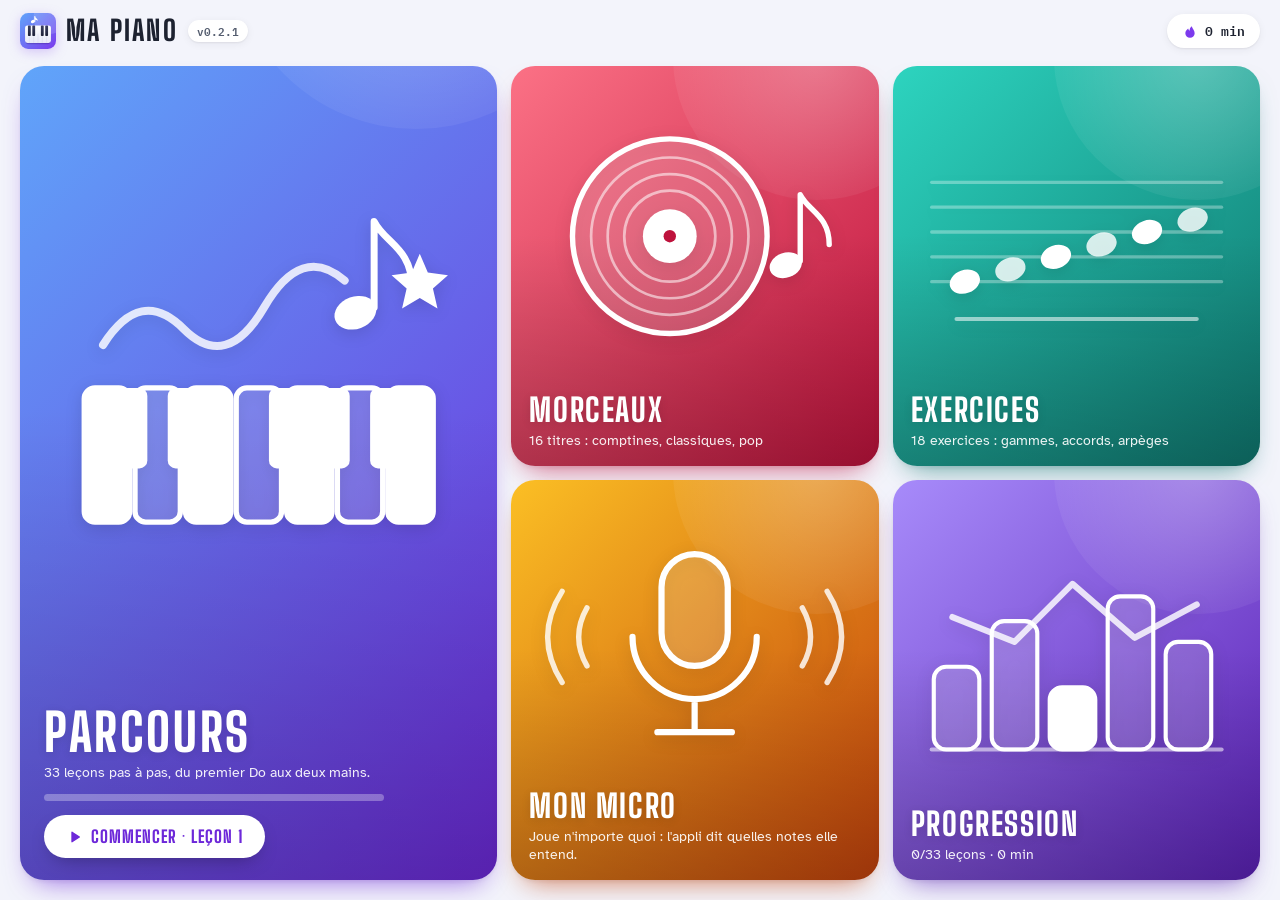
==== commit 68fdba2c: "Import MIDI : choisir la main de chaque partie (v0.2.1) - Les parties d'un fichier MIDI (pistes, ou " ====
--- a/ma-piano.html
+++ b/ma-piano.html
@@ -760,6 +760,17 @@
 .carte-import .i-num{font-size:34px}
 .carte-import:focus-within{outline:3px solid var(--ton-2);outline-offset:2px}
 
+/* choix des mains à l'import MIDI */
+.import-box{max-width:560px}
+.import-box{padding:16px 20px}
+.import-box h2{font-size:22px}
+.import-parties{list-style:none;margin:10px 0 12px;padding:0;display:grid;gap:8px}
+.import-parties li{display:flex;align-items:center;gap:12px;padding:6px 12px;border-radius:14px;background:var(--fond, #f3f4fa)}
+.import-parties .ip-texte{flex:1;min-width:0;display:flex;flex-direction:column}
+.import-parties .ip-nom{font:700 16px var(--f-texte);overflow-wrap:anywhere}
+.import-parties .ip-meta{font:500 14px var(--f-texte);color:var(--texte-2)}
+.import-parties select{flex:none;font:600 15px var(--f-texte);padding:8px 10px;border-radius:10px;border:1px solid rgba(124,58,237,.35);background:var(--surface);color:inherit}
+
 </style>
 <link rel="icon" href="data:image/svg+xml,%3Csvg%20xmlns%3D%22http%3A%2F%2Fwww.w3.org%2F2000%2Fsvg%22%20viewBox%3D%220%200%20512%20512%22%3E%3Cdefs%3E%3ClinearGradient%20id%3D%22mp-fond%22%20x1%3D%220%22%20y1%3D%220%22%20x2%3D%221%22%20y2%3D%221%22%3E%3Cstop%20offset%3D%220%22%20stop-color%3D%22%2360a5fa%22%2F%3E%3Cstop%20offset%3D%221%22%20stop-color%3D%22%237c3aed%22%2F%3E%3C%2FlinearGradient%3E%3ClinearGradient%20id%3D%22mp-touche%22%20x1%3D%220%22%20y1%3D%220%22%20x2%3D%220%22%20y2%3D%221%22%3E%3Cstop%20offset%3D%220%22%20stop-color%3D%22%23fff%22%2F%3E%3Cstop%20offset%3D%221%22%20stop-color%3D%22%23e7e9f8%22%2F%3E%3C%2FlinearGradient%3E%3ClinearGradient%20id%3D%22mp-noire%22%20x1%3D%220%22%20y1%3D%220%22%20x2%3D%220%22%20y2%3D%221%22%3E%3Cstop%20offset%3D%220%22%20stop-color%3D%22%233b3f63%22%2F%3E%3Cstop%20offset%3D%221%22%20stop-color%3D%22%231d2036%22%2F%3E%3C%2FlinearGradient%3E%3CclipPath%20id%3D%22mp-forme%22%3E%3Crect%20width%3D%22512%22%20height%3D%22512%22%20rx%3D%22116%22%2F%3E%3C%2FclipPath%3E%3C%2Fdefs%3E%3Crect%20width%3D%22512%22%20height%3D%22512%22%20rx%3D%22116%22%20fill%3D%22url(%23mp-fond)%22%2F%3E%3Ccircle%20cx%3D%22420%22%20cy%3D%2270%22%20r%3D%22230%22%20fill%3D%22%23fff%22%20opacity%3D%22.14%22%20clip-path%3D%22url(%23mp-forme)%22%2F%3E%3Crect%20x%3D%2282%22%20y%3D%22196%22%20width%3D%22348%22%20height%3D%22250%22%20rx%3D%2234%22%20fill%3D%22%232a0f6b%22%20opacity%3D%22.28%22%2F%3E%3Crect%20x%3D%2272%22%20y%3D%22176%22%20width%3D%22368%22%20height%3D%22250%22%20rx%3D%2234%22%20fill%3D%22url(%23mp-touche)%22%2F%3E%3Cg%20stroke%3D%22%23c9cce6%22%20stroke-width%3D%225%22%20stroke-linecap%3D%22round%22%3E%3Cline%20x1%3D%22133%22%20y1%3D%22300%22%20x2%3D%22133%22%20y2%3D%22420%22%2F%3E%3Cline%20x1%3D%22195%22%20y1%3D%22300%22%20x2%3D%22195%22%20y2%3D%22420%22%2F%3E%3Cline%20x1%3D%22256%22%20y1%3D%22300%22%20x2%3D%22256%22%20y2%3D%22420%22%2F%3E%3Cline%20x1%3D%22317%22%20y1%3D%22300%22%20x2%3D%22317%22%20y2%3D%22420%22%2F%3E%3Cline%20x1%3D%22379%22%20y1%3D%22300%22%20x2%3D%22379%22%20y2%3D%22420%22%2F%3E%3C%2Fg%3E%3Cg%20fill%3D%22url(%23mp-noire)%22%3E%3Crect%20x%3D%22113%22%20y%3D%22176%22%20width%3D%2240%22%20height%3D%22150%22%20rx%3D%2210%22%2F%3E%3Crect%20x%3D%22175%22%20y%3D%22176%22%20width%3D%2240%22%20height%3D%22150%22%20rx%3D%2210%22%2F%3E%3Crect%20x%3D%22297%22%20y%3D%22176%22%20width%3D%2240%22%20height%3D%22150%22%20rx%3D%2210%22%2F%3E%3Crect%20x%3D%22359%22%20y%3D%22176%22%20width%3D%2240%22%20height%3D%22150%22%20rx%3D%2210%22%2F%3E%3C%2Fg%3E%3Cg%20fill%3D%22%23fff%22%3E%3Cellipse%20cx%3D%22184%22%20cy%3D%22120%22%20rx%3D%2230%22%20ry%3D%2222%22%20transform%3D%22rotate(-20%20184%20120)%22%2F%3E%3Crect%20x%3D%22206%22%20y%3D%2244%22%20width%3D%2212%22%20height%3D%2282%22%20rx%3D%226%22%2F%3E%3Cpath%20d%3D%22M206%2044c6%2026%2040%2032%2052%2066-18-12-34-14-52-14z%22%2F%3E%3C%2Fg%3E%3Crect%20x%3D%22197%22%20y%3D%22326%22%20width%3D%2256%22%20height%3D%2296%22%20rx%3D%2214%22%20fill%3D%22%23fff%22%20opacity%3D%220%22%2F%3E%3C%2Fsvg%3E">
 </head>
@@ -1071,6 +1082,20 @@
   </div>
 </div>
 
+<!-- Import MIDI : à quelle main va chaque partie du fichier -->
+<div class="modal" id="import-modal" hidden role="dialog" aria-modal="true" aria-labelledby="import-titre">
+  <div class="modal-box import-box">
+    <h2 id="import-titre">Les parties du fichier</h2>
+    <p class="muted small">Chant à droite, accompagnement à gauche : voix → <b>main droite</b>,
+      main gauche du piano → <b>main gauche</b>, main droite du piano → <b>ignorer</b>.</p>
+    <ul class="import-parties" id="import-parties"></ul>
+    <div class="rang-boutons">
+      <button class="btn-plat accent" id="import-oui" type="button">Importer</button>
+      <button class="btn-plat" id="import-non" type="button">Annuler</button>
+    </div>
+  </div>
+</div>
+
 </div><!-- /appli -->
 
 <script type="module">
@@ -1079,7 +1104,7 @@
 /* Numéro de version de l'application : affiché en haut de l'écran, et utilisé par
  * le service worker (build.js) pour que les téléphones installés récupèrent
  * chaque nouvelle version. À augmenter à chaque livraison. */
-const VERSION = '0.2.0';
+const VERSION = '0.2.1';
 const DATE_VERSION = '2026-09-30';
 
 
@@ -3041,8 +3066,9 @@
  *
  * Ce que fait la conversion :
  *   - les débuts de notes sont arrondis à la double croche (1/4 de temps) ;
- *   - deux pistes ou plus : la plus aiguë en moyenne va à la main droite, la plus grave à la gauche ;
- *     une seule piste : partage autour du Do central ;
+ *   - chaque partie du fichier (piste, ou canal d'une piste) peut aller à la main droite, à la
+ *     main gauche, être partagée autour du Do central, ou être ignorée : on peut ainsi jouer le chant
+ *     à droite et l'accompagnement à gauche. Par défaut : la plus aiguë à droite, la plus grave à gauche ;
  *   - une note qui dépasse la barre de mesure est raccourcie jusqu'à la barre (pas de liaisons) ;
  *   - la batterie (canal 10) est ignorée. */
 
@@ -3071,7 +3097,7 @@
     if (texte(p, 4) !== 'MTrk'){ p += 8 + ((o[p + 4] << 24 | o[p + 5] << 16 | o[p + 6] << 8 | o[p + 7]) >>> 0); k--; continue; }
     p += 4;
     const fin = p + 4 + u32();
-    const piste = { nom:'', notes:[] };
+    const piste = { nom:'', notes:[], programmes:new Map() };
     const ouvertes = new Map();          // (canal, note) → note en cours
     let t = 0, statut = 0;
     while (p < fin){
@@ -3091,10 +3117,11 @@
         const type = s & 0xf0, canal = s & 0x0f;
         const d1 = o[p++], d2 = (type === 0xc0 || type === 0xd0) ? 0 : o[p++];
         if (canal === 9) continue;                                           // batterie
+        if (type === 0xc0){ if (!piste.programmes.has(canal)) piste.programmes.set(canal, d1); continue; }
         const cle = canal * 128 + d1;
         if (type === 0x90 && d2 > 0){
           if (ouvertes.has(cle)) ouvertes.get(cle).fin = t;
-          const n = { midi:d1, debut:t, fin:null };
+          const n = { midi:d1, debut:t, fin:null, canal };
           piste.notes.push(n); ouvertes.set(cle, n);
         } else if (type === 0x80 || type === 0x90){
           const n = ouvertes.get(cle);
@@ -3104,9 +3131,36 @@
     }
     for (const n of ouvertes.values()) n.fin = t;
     p = fin;
-    pistes.push(piste);
+    // une piste qui mélange plusieurs canaux (fichiers « format 0 ») : une partie par canal
+    const canaux = [...new Set(piste.notes.map(n => n.canal))];
+    const base = piste.nom || `Piste ${pistes.length + 1}`;
+    if (canaux.length <= 1) pistes.push({ nom:base, notes:piste.notes, programme:piste.programmes.get(canaux[0]) });
+    else for (const c of canaux) pistes.push({ nom:`${base} · canal ${c + 1}`, notes:piste.notes.filter(n => n.canal === c), programme:piste.programmes.get(c) });
   }
   return { format, division, pistes, tempos, mesures, armures };
+}
+
+/* ---------- les parties du fichier, et à quelle main les donner ---------- */
+const INSTRUMENTS = [[0, 'piano'], [8, 'percussions'], [16, 'orgue'], [24, 'guitare'], [32, 'basse'], [40, 'cordes'],
+  [48, 'ensemble / voix'], [56, 'cuivres'], [64, 'vents'], [80, 'synthé'], [88, 'nappe'], [96, 'effets'], [104, 'ethnique'], [112, 'percussions'], [120, 'effets']];
+const instrument = pr => pr == null ? '' : INSTRUMENTS.filter(([d]) => pr >= d).pop()[1];
+const moyenne = p => p.notes.reduce((s, n) => s + n.midi, 0) / p.notes.length;
+
+/* mains proposées par défaut, dans l'ordre des parties qui ont des notes :
+ * 'D' main droite, 'G' main gauche, 'A' partager autour du Do central, '' ignorer */
+function mainsParDefaut(avecNotes){
+  if (avecNotes.length === 1) return ['A'];
+  const ordre = [...avecNotes].sort((a, b) => moyenne(b) - moyenne(a));
+  const seuil = (moyenne(ordre[0]) + moyenne(ordre[ordre.length - 1])) / 2;
+  return avecNotes.map(p => p === ordre[0] ? 'D' : p === ordre[ordre.length - 1] ? 'G' : (moyenne(p) >= seuil ? 'D' : 'G'));
+}
+function partiesMidi(m){
+  const avecNotes = m.pistes.filter(p => p.notes.length);
+  const mains = mainsParDefaut(avecNotes);
+  return avecNotes.map((p, i) => ({
+    nom:p.nom, instrument:instrument(p.programme), n:p.notes.length,
+    min:Math.min(...p.notes.map(n => n.midi)), max:Math.max(...p.notes.map(n => n.midi)), main:mains[i]
+  }));
 }
 
 /* ---------- conversion en morceau ---------- */
@@ -3120,7 +3174,7 @@
   return r;
 };
 
-function versMorceau(m, nomFichier = 'Partition'){
+function versMorceau(m, nomFichier = 'Partition', mains = null){
   const div = m.division || 480;
   const q = tick => Math.round(tick / div * 4) / 4;           // en noires, à la double croche près
   const sig0 = m.mesures.sort((a, b) => a.t - b.t)[0];
@@ -3136,18 +3190,14 @@
   // répartition des mains
   const avecNotes = m.pistes.filter(p => p.notes.length);
   if (!avecNotes.length) throw new Error('Aucune note de piano dans ce fichier.');
-  const moyenne = p => p.notes.reduce((s, n) => s + n.midi, 0) / p.notes.length;
+  const choix = mains || mainsParDefaut(avecNotes);
   const notes = [];
-  if (avecNotes.length === 1){
-    for (const n of avecNotes[0].notes) notes.push({ ...n, main:n.midi >= 60 ? 'D' : 'G' });
-  } else {
-    const triees = [...avecNotes].sort((a, b) => moyenne(b) - moyenne(a));
-    const seuil = (moyenne(triees[0]) + moyenne(triees[triees.length - 1])) / 2;
-    triees.forEach((p, i) => {
-      const main = i === 0 ? 'D' : i === triees.length - 1 ? 'G' : (moyenne(p) >= seuil ? 'D' : 'G');
-      for (const n of p.notes) notes.push({ ...n, main });
-    });
-  }
+  avecNotes.forEach((p, i) => {
+    const c = choix[i];
+    if (!c) return;
+    for (const n of p.notes) notes.push({ ...n, main:c === 'A' ? (n.midi >= 60 ? 'D' : 'G') : c });
+  });
+  if (!notes.length) throw new Error('aucune partie choisie.');
   const plage = n => n.midi >= 21 && n.midi <= 108;
   const t0 = Math.floor(Math.min(...notes.map(n => q(n.debut))) / beats) * beats;   // saute les mesures vides du début
   const evts = { D:new Map(), G:new Map() };
@@ -3757,19 +3807,52 @@
   });
   $('#fichier-midi').addEventListener('change', async e => {
     const f = e.target.files && e.target.files[0];
+    e.target.value = '';
     if (!f) return;
-    try {
-      const it = versMorceau(lireMidi(await f.arrayBuffer()), f.name);
-      const c = compilerItem(it);
-      if (c.erreurs.length) throw new Error('conversion incomplète : ' + c.erreurs[0]);
-      if (!c.notes.length) throw new Error('aucune note trouvée.');
-      IMPORTS.push(it); MORCEAUX.push(it);
-      if (!sauverImports()) annoncer("Partition ouverte, mais pas enregistrée : plus de place sur l'appareil.");
-      location.hash = lienJouer('morceau', it);
-    } catch (err){
-      annoncer('Import impossible : ' + err.message);
-    }
+    let m;
+    try { m = lireMidi(await f.arrayBuffer()); }
+    catch (err){ annoncer('Import impossible : ' + err.message); return; }
+    const parties = partiesMidi(m);
+    if (!parties.length){ annoncer('Import impossible : aucune note de piano dans ce fichier.'); return; }
+    if (parties.length === 1) importerMidi(m, f.name, null);
+    else choisirMains(parties, mains => importerMidi(m, f.name, mains));
   });
+}
+function importerMidi(m, nomFichier, mains){
+  try {
+    const it = versMorceau(m, nomFichier, mains);
+    const c = compilerItem(it);
+    if (c.erreurs.length) throw new Error('conversion incomplète : ' + c.erreurs[0]);
+    if (!c.notes.length) throw new Error('aucune note trouvée.');
+    IMPORTS.push(it); MORCEAUX.push(it);
+    if (!sauverImports()) annoncer("Partition ouverte, mais pas enregistrée : plus de place sur l'appareil.");
+    location.hash = lienJouer('morceau', it);
+  } catch (err){
+    cache.clear();
+    annoncer('Import impossible : ' + err.message);
+  }
+}
+/* fenêtre : à quelle main va chaque partie du fichier */
+const CHOIX_MAINS = [['D', 'Main droite'], ['G', 'Main gauche'], ['A', 'Partager (Do central)'], ['', 'Ignorer']];
+function choisirMains(parties, suite){
+  const liste = $('#import-parties');
+  liste.innerHTML = parties.map((p, i) => `<li>
+      <span class="ip-texte"><span class="ip-nom">${echapper(p.nom)}</span>
+      <span class="ip-meta">${p.instrument ? p.instrument + ' · ' : ''}${p.n} notes · ${nomNote(p.min, null)}–${nomNote(p.max, null)}</span></span>
+      <select data-i="${i}" aria-label="Main pour ${echapper(p.nom)}">${CHOIX_MAINS.map(([v, t]) => `<option value="${v}"${v === p.main ? ' selected' : ''}>${t}</option>`).join('')}</select>
+    </li>`).join('');
+  const modal = $('#import-modal');
+  modal.hidden = false;
+  const fermer = () => { modal.hidden = true; $('#import-oui').onclick = $('#import-non').onclick = modal.onclick = null; };
+  $('#import-oui').onclick = () => {
+    const mains = [...liste.querySelectorAll('select')].map(x => x.value);
+    if (mains.every(v => !v)){ annoncer('Choisis au moins une partie.'); return; }
+    fermer(); suite(mains);
+  };
+  $('#import-non').onclick = fermer;
+  modal.onclick = e => { if (e.target === modal) fermer(); };
+  modal.querySelector('.modal-box').scrollTop = 0;
+  $('#import-oui').focus({ preventScroll:true });
 }
 function supprimerImport(id){
   const i = IMPORTS.findIndex(x => x.id === id), j = MORCEAUX.findIndex(x => x.id === id);
